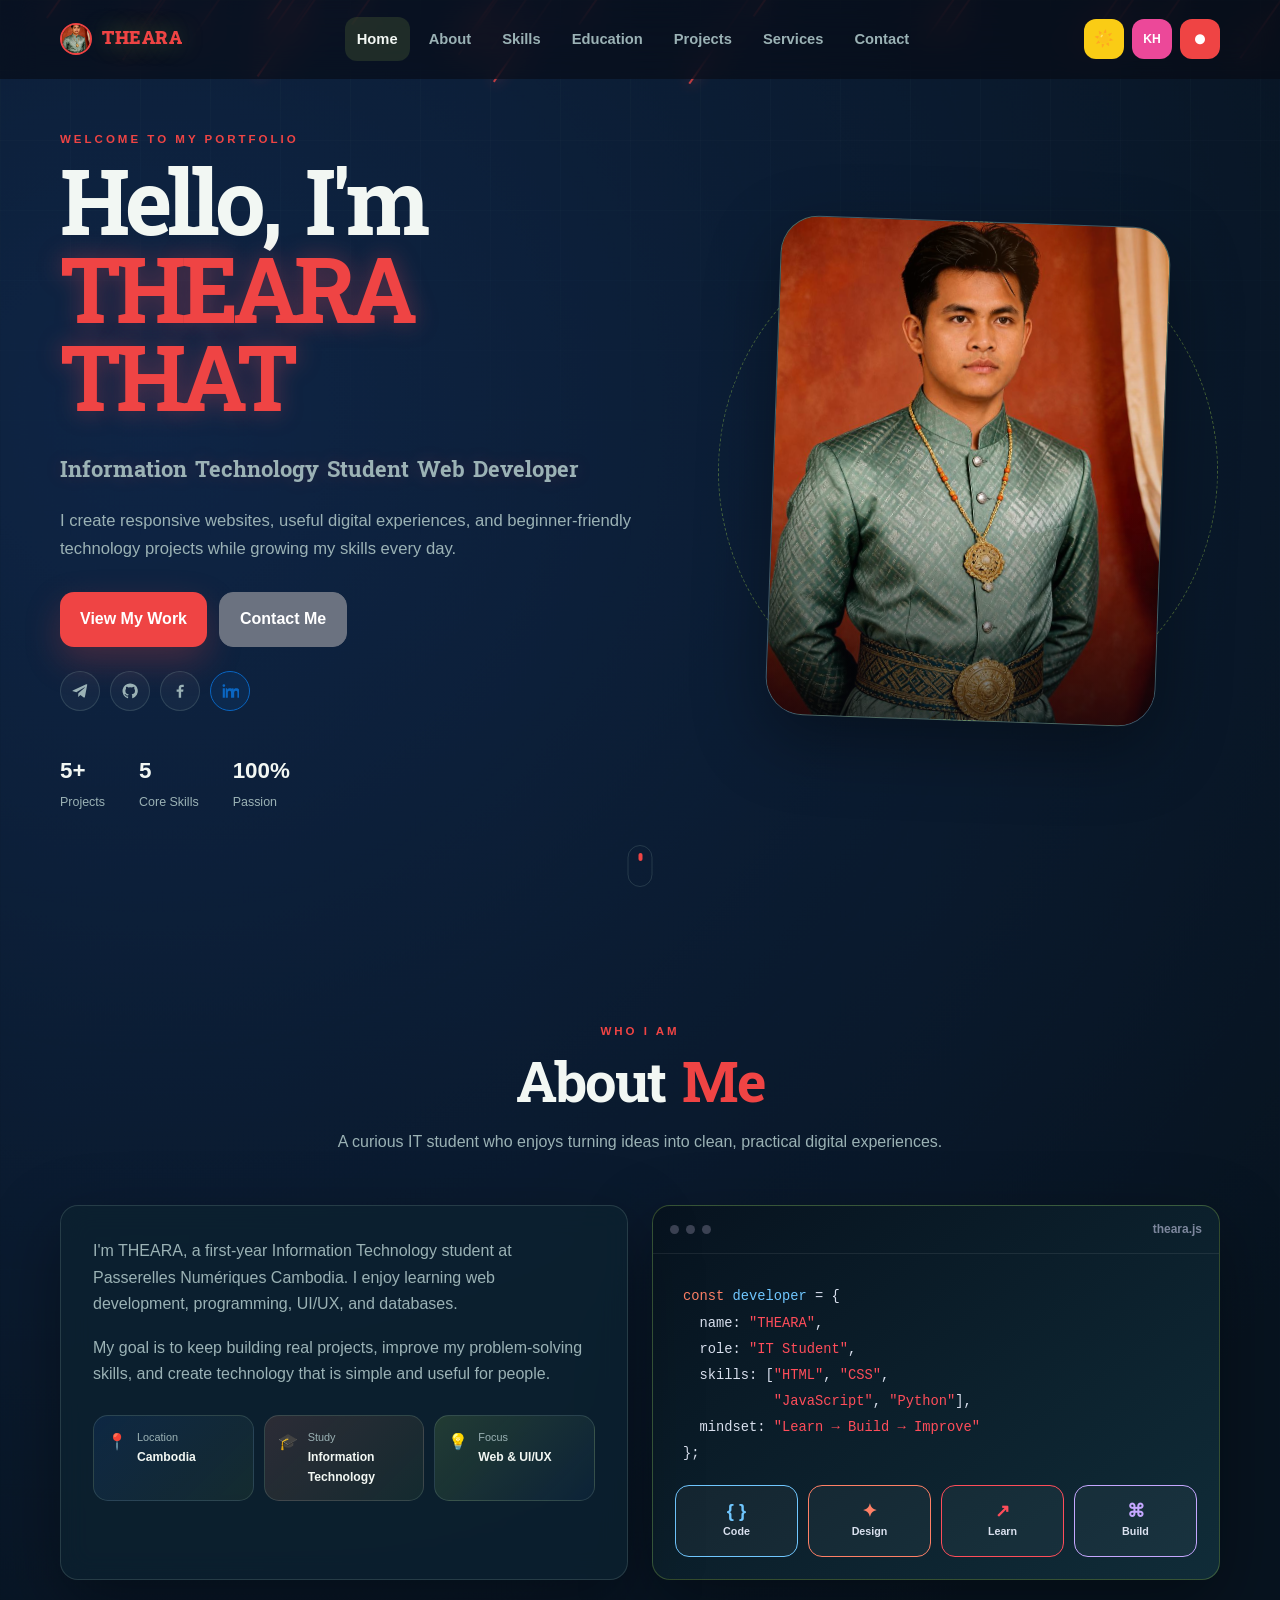
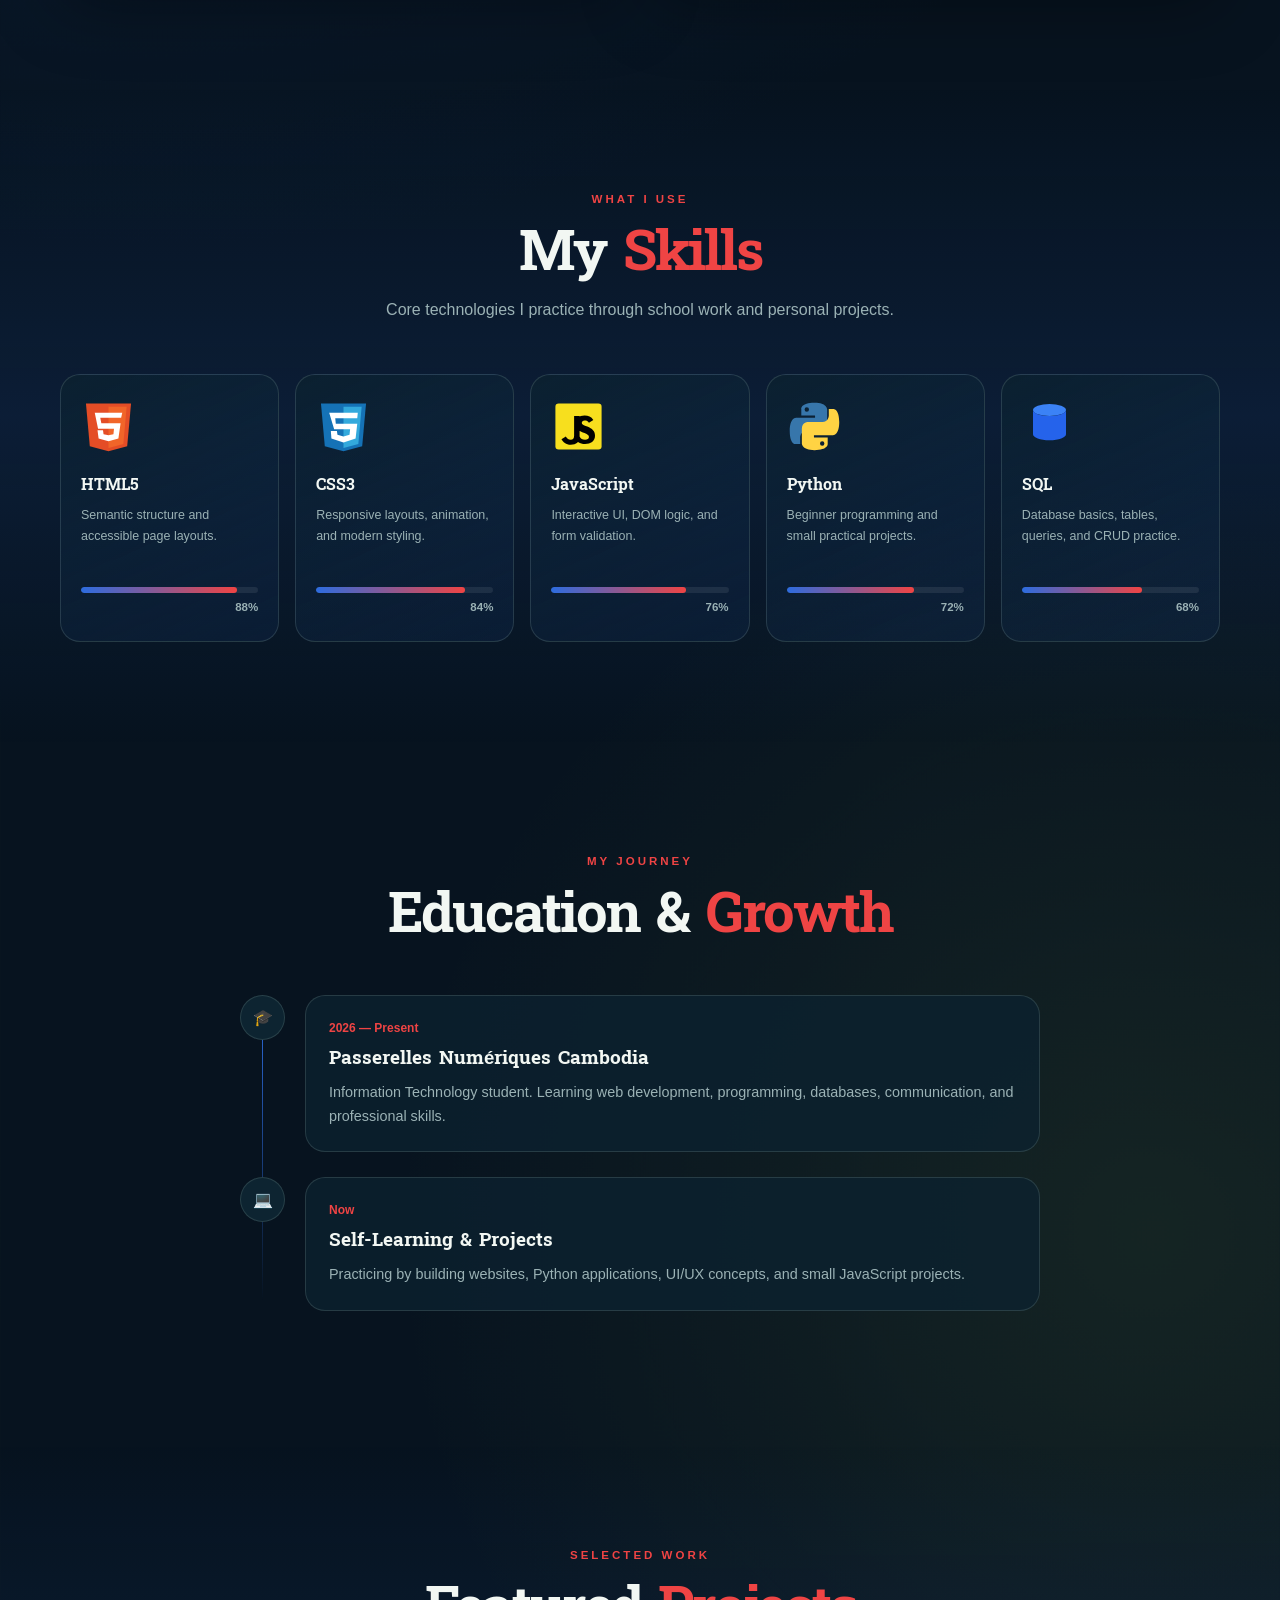
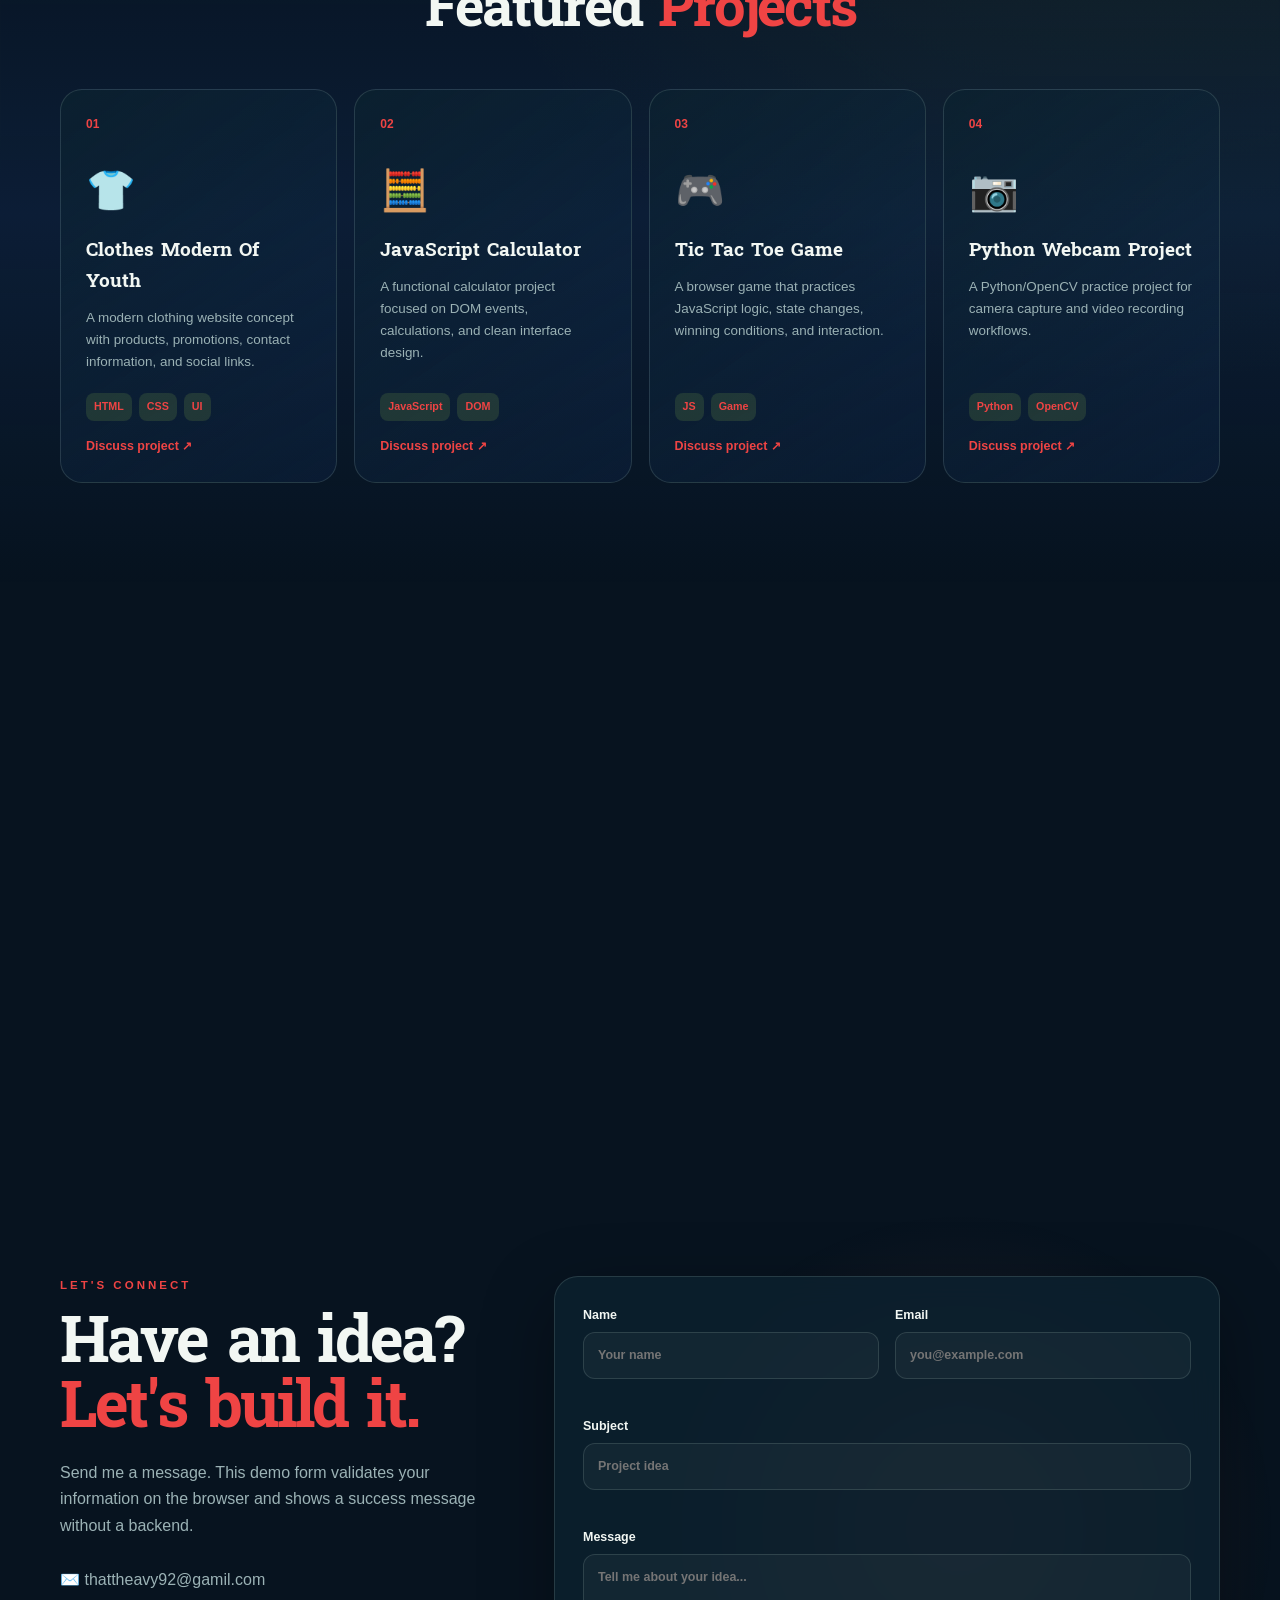
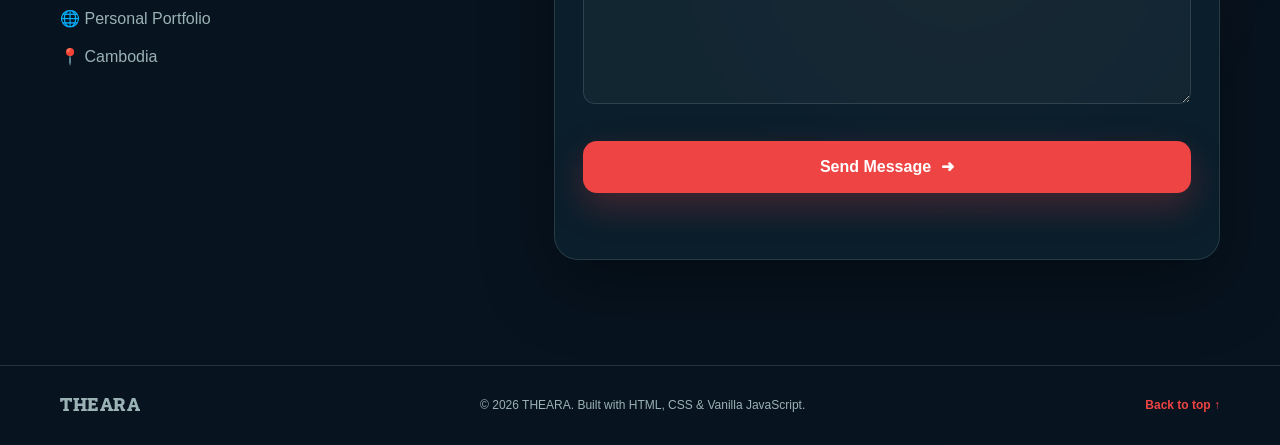
==== index.html @ 2b71881c "Update index.html" ====
<head>
  <meta charset="UTF-8">
  <meta name="viewport" content="width=device-width, initial-scale=1.0, viewport-fit=cover">

  <!-- ===== Primary SEO ===== -->
  <title>Theara That — Full-Stack Web Developer</title>
  <meta name="title" content="Theara That — Web Developer">
  <meta name="description"
    content="Portfolio of Theara That (ធារ៉ា), a full-stack web developer from Phnom Penh, Cambodia building fast and modern websites. គេហទំព័រផលការងាររបស់ ធារ៉ា អ្នកអភិវឌ្ឍន៍គេហទំព័រ។">
  <meta name="keywords"
    content="Theara, Theara That, web developer portfolio, full-stack developer, Cambodia developer, Flask developer, JavaScript developer, Phnom Penh web developer, អ្នកអភិវឌ្ឍន៍គេហទំព័រ, កម្ពុជា">
  <meta name="author" content="Theara That">
  <meta name="robots" content="index, follow">
  <link rel="canonical" href="https://theara-that.vercel.app/">

  <!-- FIXED Google Site Verification -->
  <meta name="google-site-verification" content="529x_w73sOwmgVsjteK5-Fgm2X98BWhJGvLjNG_0TAQ" />

  <!-- ===== Open Graph ===== -->
  <meta property="og:type" content="website">
  <meta property="og:url" content="https://theara-that.vercel.app/">
  <meta property="og:site_name" content="Theara That Portfolio">
  <meta property="og:title" content="Theara That — Web Developer">
  <meta property="og:description"
    content="Portfolio of Theara That, a web developer from Phnom Penh, Cambodia. Explore projects, skills, and experience. គេហទំព័រផលការងាររបស់ ធារ៉ា។">
  <meta property="og:image" content="https://theara-that.vercel.app/profile.jpg">
  <meta property="og:image:width" content="1200">
  <meta property="og:image:height" content="630">
  <meta property="og:locale" content="en_US">
  <meta property="og:locale:alternate" content="km_KH">

  <!-- ===== Twitter / X ===== -->
  <meta name="twitter:card" content="summary_large_image">
  <meta name="twitter:url" content="https://theara-that.vercel.app/">
  <meta name="twitter:title" content="Theara That (ធារ៉ា) — Web Developer">
  <meta name="twitter:description"
    content="Portfolio of Theara That, a web developer from Phnom Penh, Cambodia. គេហទំព័រផលការងាររបស់ ធារ៉ា។">
  <meta name="twitter:image" content="https://theara-that.vercel.app/profile.jpg">

  <!-- ===== Theme color ===== -->
  <meta name="theme-color" content="#0a0d16">

  <!-- ===== Favicon ===== -->
  <link rel="icon" type="image/svg+xml" href="assets/icons/favicon.svg?v=2">
  <link rel="icon" type="image/jpeg" href="profile.jpg?v=2">
  <link rel="shortcut icon" href="assets/icons/favicon.svg?v=2">
  <link rel="apple-touch-icon" href="profile.jpg?v=2">

  <!-- ===== Fonts ===== -->
  <link rel="preconnect" href="https://fonts.googleapis.com">
  <link rel="preconnect" href="https://fonts.gstatic.com" crossorigin>
  <link
    href="https://fonts.googleapis.com/css2?family=Space+Grotesk:wght@500;600;700&family=Inter:wght@400;500;600;700&family=JetBrains+Mono:wght@400;500;600&family=Noto+Sans+JP:wght@400;500;600;700&family=Noto+Sans+Khmer:wght@400;500;600;700&display=swap"
    rel="stylesheet">

  <link rel="stylesheet" href="style.css">
</head>

<body>
  <div class="meteor-field" aria-hidden="true"></div>

  <header class="site-header" id="top">
    <nav class="navbar container" aria-label="Primary navigation">
      <a class="brand" href="#home" aria-label="THEARA home"><img class="nav-avatar" src="assets/profile.png" alt=""> <span>THEARA</span></a>

      <div class="nav-actions">
        <button class="icon-btn theme-toggle" type="button" aria-label="Toggle dark and light mode" title="Theme">☀️</button>
        <button class="lang-btn" type="button" aria-label="Switch language">KH</button>
        <div class="color-picker">
          <button class="color-btn" type="button" aria-label="Choose website color" aria-expanded="false" title="Choose color">●</button>
          <div class="color-options" role="group" aria-label="Website colors">
            <button class="color-option color-red" type="button" data-color="red" aria-label="Red" title="Red"></button>
            <button class="color-option color-pink" type="button" data-color="pink" aria-label="Pink" title="Pink"></button>
            <button class="color-option color-yellow" type="button" data-color="yellow" aria-label="Yellow" title="Yellow"></button>
            <button class="color-option color-orange" type="button" data-color="orange" aria-label="Orange" title="Orange"></button>
            <button class="color-option color-grey" type="button" data-color="grey" aria-label="Grey" title="Grey"></button>
          </div>
        </div>
        <button class="menu-toggle" type="button" aria-label="Open menu" aria-expanded="false">☰</button>
      </div>

      <ul class="nav-links">
        <li><a class="nav-link active" href="#home" data-i18n="navHome">Home</a></li>
        <li><a class="nav-link" href="#about" data-i18n="navAbout">About</a></li>
        <li><a class="nav-link" href="#skills" data-i18n="navSkills">Skills</a></li>
        <li><a class="nav-link" href="#education" data-i18n="navEducation">Education</a></li>
        <li><a class="nav-link" href="#projects" data-i18n="navProjects">Projects</a></li>
        <li><a class="nav-link" href="#services" data-i18n="navServices">Services</a></li>
        <li><a class="nav-link" href="#contact" data-i18n="navContact">Contact</a></li>
      </ul>
    </nav>
  </header>

  <main>
    <section class="hero section" id="home">
      <div class="container hero-grid">
        <div class="hero-copy reveal">
          <p class="eyebrow" data-i18n="heroEyebrow">WELCOME TO MY PORTFOLIO</p>
          <h1 data-i18n="heroTitle">Hello, I'm <span class="name-live">THEARA</span></h1>
          <h2 class="hero-role-live" data-i18n="heroRole">Information Technology student Web Developer</h2>
          <p class="hero-text" data-i18n="heroText">I create responsive websites, useful digital experiences, and beginner-friendly technology projects while growing my skills every day.</p>
          <div class="hero-buttons">
            <a class="btn btn-primary" href="#projects" data-i18n="viewWork">View My Work <span>↗</span></a>
            <a class="btn btn-ghost" href="#contact" data-i18n="contactMe">Contact Me <span>✦</span></a>
          </div>
          <div class="social-links" aria-label="Social links">
            <a href="https://web.telegram.org/k/" target="_blank" rel="noopener" aria-label="Telegram" title="Telegram">
              <svg viewBox="0 0 24 24" aria-hidden="true"><path d="m21.7 3.4-3.1 16.2c-.2 1.1-.8 1.4-1.6.9l-4.5-3.3-2.2 2.1c-.2.2-.4.4-.8.4l.3-4.6 8.4-7.6c.4-.4-.1-.6-.6-.2L7.2 13.8l-4.4-1.4c-1-.3-1-1 .2-1.5L20.2 3c.9-.3 1.7.2 1.5.4Z"/></svg>
            </a>
            <a href="https://github.com/Theara2009" target="_blank" rel="noopener" aria-label="GitHub" title="GitHub">
              <svg viewBox="0 0 24 24" aria-hidden="true"><path d="M12 2a10 10 0 0 0-3.2 19.5c.5.1.7-.2.7-.5v-1.8c-2.8.6-3.4-1.2-3.4-1.2-.5-1.2-1.1-1.5-1.1-1.5-.9-.6.1-.6.1-.6 1 0 1.6 1 1.6 1 .9 1.6 2.4 1.1 3 .8.1-.7.4-1.1.6-1.3-2.2-.3-4.5-1.1-4.5-4.8 0-1.1.4-2 1-2.7-.1-.3-.4-1.3.1-2.7 0 0 .8-.3 2.8 1a9.7 9.7 0 0 1 5.1 0c2-1.3 2.8-1 2.8-1 .5 1.4.2 2.4.1 2.7.6.7 1 1.6 1 2.7 0 3.7-2.3 4.5-4.5 4.8.4.3.7 1 .7 1.9V21c0 .3.2.6.7.5A10 10 0 0 0 12 2Z"/></svg>
            </a>
            <a href="https://www.facebook.com/thmthoh" target="_blank" rel="noopener" aria-label="Facebook" title="Facebook">
              <svg viewBox="0 0 24 24" aria-hidden="true"><path d="M13.5 21v-8h2.7l.4-3h-3.1V8.1c0-.9.3-1.6 1.7-1.6h1.8V3.8c-.3 0-1.3-.1-2.5-.1-2.5 0-4.2 1.5-4.2 4.3V10H7.5v3h2.8v8h3.2Z"/></svg>
            </a>
            <a class="linkedin-link" href="https://www.linkedin.com/in/theara-that-a3b5a9431/" target="_blank" rel="noopener" aria-label="LinkedIn" title="LinkedIn">
              <svg viewBox="0 0 24 24" aria-hidden="true"><path d="M5.2 8.4H2.3V21h2.9V8.4ZM3.8 3A1.8 1.8 0 1 0 3.8 6.6 1.8 1.8 0 0 0 3.8 3ZM9.1 8.4H6.3V21h2.8v-6.2c0-1.6.3-3.2 2.3-3.2 2 0 2 1.9 2 3.3V21h2.9v-6.8c0-3.3-.7-5.8-4.5-5.8-1.8 0-3 .9-3.5 1.8h-.1V8.4ZM17.6 8.4h-2.8V21h2.8v-6.2c0-1.6.3-3.2 2.3-3.2 2 0 2 1.9 2 3.3V21h2.9v-6.8c0-3.3-.7-5.8-4.5-5.8-1.8 0-3 .9-3.5 1.8h-.1V8.4Z"/></svg>
            </a>
          </div>
          <div class="hero-stats">
            <div><strong>5+</strong><span data-i18n="statProjects">Projects</span></div>
            <div><strong>5</strong><span data-i18n="statSkills">Core Skills</span></div>
            <div><strong>100%</strong><span data-i18n="statPassion">Passion</span></div>
          </div>
        </div>

        <div class="hero-visual reveal">
          <div class="orbit orbit-one"></div>
          <div class="orbit orbit-two"></div>
          <div class="profile-card">
            <div class="profile-glow"></div>
            <img src="assets/profile.png" alt="THEARA profile portrait">
          </div>
        </div>
      </div>
      <a class="scroll-cue" href="#about" aria-label="Scroll to about"><span></span></a>
    </section>

    <section class="section" id="about">
      <div class="container">
        <div class="section-heading reveal">
          <p class="eyebrow" data-i18n="aboutEyebrow">WHO I AM</p>
          <h2 data-i18n="aboutTitle">About <span>Me</span></h2>
          <p data-i18n="aboutLead">A curious IT student who enjoys turning ideas into clean, practical digital experiences.</p>
        </div>
        <div class="about-grid">
          <div class="about-card glass reveal">
            <p data-i18n="aboutP1">I'm THEARA, a first-year Information Technology student at Passerelles Numériques Cambodia. I enjoy learning web development, programming, UI/UX, and databases.</p>
            <p data-i18n="aboutP2">My goal is to keep building real projects, improve my problem-solving skills, and create technology that is simple and useful for people.</p>
            <div class="quick-facts">
              <div><span>📍</span><div><small data-i18n="locationLabel">Location</small><strong>Cambodia</strong></div></div>
              <div><span>🎓</span><div><small data-i18n="studyLabel">Study</small><strong>Information Technology</strong></div></div>
              <div><span>💡</span><div><small data-i18n="focusLabel">Focus</small><strong>Web &amp; UI/UX</strong></div></div>
            </div>
          </div>
          <div class="about-terminal reveal">
            <div class="terminal-top"><span></span><span></span><span></span><b>theara.js</b></div>
            <pre><code><span class="purple">const</span> <span class="blue">developer</span> = {
  name: <span class="green">"THEARA"</span>,
  role: <span class="green">"IT Student"</span>,
  skills: [<span class="green">"HTML"</span>, <span class="green">"CSS"</span>,
           <span class="green">"JavaScript"</span>, <span class="green">"Python"</span>],
  mindset: <span class="green">"Learn → Build → Improve"</span>
};</code></pre>
            <div class="developer-icons" aria-label="Developer profile highlights">
              <div class="developer-icon icon-code"><span>{ }</span><small>Code</small></div>
              <div class="developer-icon icon-design"><span>✦</span><small>Design</small></div>
              <div class="developer-icon icon-learn"><span>↗</span><small>Learn</small></div>
              <div class="developer-icon icon-build"><span>⌘</span><small>Build</small></div>
            </div>
          </div>
        </div>
      </div>
    </section>

    <section class="section alt-section" id="skills">
      <div class="container">
        <div class="section-heading reveal">
          <p class="eyebrow" data-i18n="skillsEyebrow">WHAT I USE</p>
          <h2 data-i18n="skillsTitle">My <span>Skills</span></h2>
          <p data-i18n="skillsLead">Core technologies I practice through school work and personal projects.</p>
        </div>
        <div class="skills-grid">
          <article class="skill-card reveal">
            <img src="assets/html.svg" alt="HTML5 icon"><h3>HTML5</h3><p data-i18n="htmlDesc">Semantic structure and accessible page layouts.</p><div class="skill-bar"><span style="--level:88%"></span></div><b>88%</b>
          </article>
          <article class="skill-card reveal">
            <img src="assets/css.svg" alt="CSS3 icon"><h3>CSS3</h3><p data-i18n="cssDesc">Responsive layouts, animation, and modern styling.</p><div class="skill-bar"><span style="--level:84%"></span></div><b>84%</b>
          </article>
          <article class="skill-card reveal">
            <img src="assets/javascript.svg" alt="JavaScript icon"><h3>JavaScript</h3><p data-i18n="jsDesc">Interactive UI, DOM logic, and form validation.</p><div class="skill-bar"><span style="--level:76%"></span></div><b>76%</b>
          </article>
          <article class="skill-card reveal">
            <img src="assets/python.svg" alt="Python icon"><h3>Python</h3><p data-i18n="pythonDesc">Beginner programming and small practical projects.</p><div class="skill-bar"><span style="--level:72%"></span></div><b>72%</b>
          </article>
          <article class="skill-card reveal">
            <img src="assets/sql.svg" alt="SQL database icon"><h3>SQL</h3><p data-i18n="sqlDesc">Database basics, tables, queries, and CRUD practice.</p><div class="skill-bar"><span style="--level:68%"></span></div><b>68%</b>
          </article>
        </div>
      </div>
    </section>

    <section class="section" id="education">
      <div class="container">
        <div class="section-heading reveal">
          <p class="eyebrow" data-i18n="eduEyebrow">MY JOURNEY</p>
          <h2 data-i18n="eduTitle">Education &amp; <span>Growth</span></h2>
        </div>
        <div class="timeline">
          <article class="timeline-item reveal"><div class="timeline-dot">🎓</div><div class="timeline-card"><span class="date">2026 — Present</span><h3>Passerelles Numériques Cambodia</h3><p data-i18n="eduPnc">Information Technology student. Learning web development, programming, databases, communication, and professional skills.</p></div></article>
          <article class="timeline-item reveal"><div class="timeline-dot">💻</div><div class="timeline-card"><span class="date" data-i18n="now">Now</span><h3 data-i18n="selfTitle">Self-Learning &amp; Projects</h3><p data-i18n="selfP">Practicing by building websites, Python applications, UI/UX concepts, and small JavaScript projects.</p></div></article>
        </div>
      </div>
    </section>

    <section class="section alt-section" id="projects">
      <div class="container">
        <div class="section-heading reveal">
          <p class="eyebrow" data-i18n="projectsEyebrow">SELECTED WORK</p>
          <h2 data-i18n="projectsTitle">Featured <span>Projects</span></h2>
        </div>
        <div class="project-grid">
          <article class="project-card reveal"><div class="project-number">01</div><div class="project-icon">👕</div><h3>Clothes Modern Of Youth</h3><p data-i18n="project1">A modern clothing website concept with products, promotions, contact information, and social links.</p><div class="tags"><span>HTML</span><span>CSS</span><span>UI</span></div><a href="#contact" data-i18n="projectLink">Discuss project ↗</a></article>
          <article class="project-card reveal"><div class="project-number">02</div><div class="project-icon">🧮</div><h3>JavaScript Calculator</h3><p data-i18n="project2">A functional calculator project focused on DOM events, calculations, and clean interface design.</p><div class="tags"><span>JavaScript</span><span>DOM</span></div><a href="#contact" data-i18n="projectLink">Discuss project ↗</a></article>
          <article class="project-card reveal"><div class="project-number">03</div><div class="project-icon">🎮</div><h3>Tic Tac Toe Game</h3><p data-i18n="project3">A browser game that practices JavaScript logic, state changes, winning conditions, and interaction.</p><div class="tags"><span>JS</span><span>Game</span></div><a href="#contact" data-i18n="projectLink">Discuss project ↗</a></article>
          <article class="project-card reveal"><div class="project-number">04</div><div class="project-icon">📷</div><h3>Python Webcam Project</h3><p data-i18n="project4">A Python/OpenCV practice project for camera capture and video recording workflows.</p><div class="tags"><span>Python</span><span>OpenCV</span></div><a href="#contact" data-i18n="projectLink">Discuss project ↗</a></article>
        </div>
      </div>
    </section>

    <section class="section" id="services">
      <div class="container">
        <div class="section-heading reveal">
          <p class="eyebrow" data-i18n="servicesEyebrow">WHAT I CAN DO</p>
          <h2 data-i18n="servicesTitle">My <span>Services</span></h2>
        </div>
        <div class="service-grid">
          <article class="service-card reveal"><span class="service-icon">◈</span><h3 data-i18n="service1Title">Web Design</h3><p data-i18n="service1">Clean, responsive website layouts designed for desktop and mobile.</p></article>
          <article class="service-card reveal"><span class="service-icon">✦</span><h3 data-i18n="service2Title">UI / UX Concepts</h3><p data-i18n="service2">Simple user flows, wireframe ideas, and interfaces centered on usability.</p></article>
          <article class="service-card reveal"><span class="service-icon">⌘</span><h3 data-i18n="service3Title">Frontend Development</h3><p data-i18n="service3">Interactive pages using semantic HTML, pure CSS, and Vanilla JavaScript.</p></article>
          <article class="service-card reveal"><span class="service-icon">◇</span><h3 data-i18n="service4Title">Learning Projects</h3><p data-i18n="service4">Small practical applications that turn classroom concepts into working products.</p></article>
        </div>
      </div>
    </section>

    <section class="section contact-section" id="contact">
      <div class="container contact-grid">
        <div class="contact-copy reveal">
          <p class="eyebrow" data-i18n="contactEyebrow">LET'S CONNECT</p>
          <h2 data-i18n="contactTitle">Have an idea? <span>Let's build it.</span></h2>
          <p data-i18n="contactLead">Send me a message. This demo form validates your information on the browser and shows a success message without a backend.</p>
          <div class="contact-list">
            <a href="mailto:theara@example.com">✉️ <span>thattheavy92@gamil.com</span></a>
            <a href="#home">🌐 <span data-i18n="portfolioLink">Personal Portfolio</span></a>
            <a href="#about">📍 <span>Cambodia</span></a>
          </div>
        </div>

        <form class="contact-form glass reveal" id="contactForm" novalidate>
          <div class="form-row">
            <label><span data-i18n="nameLabel">Name</span><input id="name" name="name" type="text" autocomplete="name" placeholder="Your name" required><small class="error"></small></label>
            <label><span data-i18n="emailLabel">Email</span><input id="email" name="email" type="email" autocomplete="email" placeholder="you@example.com" required><small class="error"></small></label>
          </div>
          <label><span data-i18n="subjectLabel">Subject</span><input id="subject" name="subject" type="text" placeholder="Project idea" required><small class="error"></small></label>
          <label><span data-i18n="messageLabel">Message</span><textarea id="message" name="message" rows="6" placeholder="Tell me about your idea..." required></textarea><small class="error"></small></label>
          <button class="btn btn-primary submit-btn" type="submit"><span data-i18n="sendMessage">Send Message</span> <span>➜</span></button>
          <p class="form-status" role="status" aria-live="polite"></p>
        </form>
      </div>
    </section>
  </main>

  <footer class="footer">
    <div class="container footer-inner">
      <a class="brand" href="#home">THEARA</a>
      <p>© <span id="year"></span> THEARA. <span data-i18n="footerText">Built with HTML, CSS &amp; Vanilla JavaScript.</span></p>
      <a href="#top" class="footer-top" data-i18n="backTop"></a>
    </div>
  </footer>

  <button class="back-top" id="backTop" type="button" aria-label="Back to top">↑</button>
  <div class="toast" id="toast" role="status" aria-live="polite"></div>

  <script src="script.js"></script>
</body>
</html>
---- style.css ----
@import url('https://fonts.googleapis.com/css2?family=Battambang:wght@400;700;900&display=swap');

:root {
  --bg: #07131f;
  --bg-2: #0c2230;
  --surface: rgba(12, 34, 48, .78);
  --surface-solid: #0d2431;
  --text: #f2f7f3;
  --muted: #9bb2b5;
  --line: rgba(202, 238, 216, .14);
  --primary: #2d6cdf;
  --primary-2: #ff4d5a;
  --accent: #ff8066;
  --danger: #fb7185;
  --success: #34d399;
  --shadow: 0 24px 70px rgba(0,0,0,.35);
  --radius: 18px;
  --max: 1160px;
}
[data-theme="light"] {
  --bg: #f3f6ef;
  --bg-2: #dce9df;
  --surface: rgba(255,255,255,.82);
  --surface-solid: #ffffff;
  --text: #10212a;
  --muted: #587076;
  --line: rgba(16,33,42,.13);
  --shadow: 0 24px 70px rgba(38,55,92,.13);
}
* { box-sizing: border-box; margin: 0; padding: 0; }
html { scroll-behavior: smooth; scroll-padding-top: 90px; }
body {
  font-family: "Trebuchet MS", "Segoe UI", sans-serif;
  color: var(--text); background: radial-gradient(circle at 12% 8%, rgba(45,108,223,.2), transparent 29%), radial-gradient(circle at 90% 54%, rgba(184,239,85,.08), transparent 25%), var(--bg);
  line-height: 1.65; overflow-x: hidden; transition: background .3s, color .3s;
}
h1, h2, h3, .brand { font-family: "Battambang", "Trebuchet MS", sans-serif; }
body::before { content:""; position:fixed; inset:0; pointer-events:none; background-image: linear-gradient(var(--line) 1px, transparent 1px), linear-gradient(90deg, var(--line) 1px, transparent 1px); background-size: 70px 70px; mask-image: linear-gradient(to bottom, black, transparent 70%); opacity:.18; z-index:-3; }
a { color: inherit; text-decoration: none; }
button, input, textarea { font: inherit; }
button { cursor: pointer; }
img { max-width:100%; display:block; }
.container { width:min(var(--max), calc(100% - 40px)); margin-inline:auto; }
.section { padding: 105px 0; position:relative; }
.alt-section { background: linear-gradient(180deg, transparent, rgba(45,108,223,.12), transparent); }
.site-header { position:fixed; top:0; left:0; width:100%; z-index:50; background:rgba(8,11,20,.62); backdrop-filter:blur(18px); border-bottom:1px solid transparent; transition:.3s; }
[data-theme="light"] .site-header { background:rgba(245,247,251,.72); }
.site-header.scrolled { border-bottom-color:var(--line); }
.navbar { min-height:78px; display:flex; align-items:center; justify-content:space-between; gap:20px; }
.brand { display:flex; align-items:center; gap:10px; font-weight:900; font-size:1.1rem; letter-spacing:.5px; }
.nav-avatar { width:32px; height:32px; object-fit:cover; border-radius:50%; border:2px solid var(--primary-2); }
.brand span { color:var(--primary-2); text-shadow:0 0 24px rgba(184,239,85,.35); }
.nav-links { display:flex; list-style:none; gap:7px; align-items:center; }
.nav-link { display:block; padding:10px 12px; border-radius:12px; color:var(--muted); font-size:.92rem; font-weight:700; transition:.25s; }
.nav-link:hover, .nav-link.active { color:var(--text); background:rgba(184,239,85,.12); }
.nav-actions { display:flex; align-items:center; gap:8px; order:3; }
.header-profile { width:40px; height:40px; display:grid; place-items:center; border:1px solid var(--primary-2); border-radius:50%; overflow:hidden; transition:.25s; }
.header-profile img { width:100%; height:100%; object-fit:cover; }
.header-profile:hover { transform:translateY(-2px); border-color:var(--accent); box-shadow:0 0 0 4px rgba(255,128,102,.12); }
.icon-btn, .lang-btn, .menu-toggle { width:40px; height:40px; border:1px solid transparent; color:#fff; border-radius:12px; transition:transform .25s, box-shadow .25s, background .25s; }
.icon-btn { background:#facc15; color:#422006; }
.lang-btn { background:#ec4899; }
.menu-toggle { background:#f97316; }
.icon-btn:hover, .lang-btn:hover, .menu-toggle:hover { transform:translateY(-3px); box-shadow:0 8px 20px rgba(0,0,0,.2); }
.color-picker { position:relative; }
.color-btn { width:40px; height:40px; border:1px solid transparent; border-radius:12px; background:var(--primary-2); color:#fff; font-size:1.45rem; line-height:1; transition:transform .25s, box-shadow .25s; }
.color-btn:hover { transform:translateY(-3px); box-shadow:0 8px 20px rgba(0,0,0,.2); }
.color-options { position:absolute; top:calc(100% + 10px); right:0; display:flex; gap:7px; padding:8px; border:1px solid var(--line); border-radius:14px; background:var(--surface-solid); box-shadow:var(--shadow); opacity:0; visibility:hidden; transform:translateY(-6px); transition:.2s; }
.color-picker.open .color-options { opacity:1; visibility:visible; transform:none; }
.color-option { width:25px; height:25px; border:2px solid rgba(255,255,255,.7); border-radius:50%; cursor:pointer; transition:transform .2s; }
.color-option:hover, .color-option.selected { transform:scale(1.18); }
.color-red { background:#ef4444; }.color-pink { background:#ec4899; }.color-yellow { background:#facc15; }.color-orange { background:#f97316; }.color-grey { background:#6b7280; }
.header-linkedin { width:40px; height:40px; display:grid; place-items:center; border:1px solid #0a66c2; border-radius:12px; color:#0a66c2; background:rgba(10,102,194,.12); transition:.25s; }
.header-linkedin:hover { color:#fff; background:#0a66c2; transform:translateY(-2px); }
.header-linkedin svg { width:18px; height:18px; fill:currentColor; }
.lang-btn { font-weight:900; font-size:.76rem; }
.menu-toggle { display:none; font-size:1.2rem; }
.hero { min-height:100vh; display:flex; align-items:center; padding-top:130px; }
.hero-grid { display:grid; grid-template-columns:1.08fr .92fr; gap:65px; align-items:center; }
.eyebrow { color:var(--primary-2); letter-spacing:3px; font-size:.72rem; font-weight:900; margin-bottom:15px; }
.hero h1 { font-size:clamp(3rem, 7vw, 6rem); line-height:.98; letter-spacing:-.055em; max-width:850px; }
.hero h1 span, .section-heading h2 span, .contact-copy h2 span { color:var(--primary-2); }
.name-live { display:inline-block; animation:namePulse 2.8s ease-in-out infinite; text-shadow:0 0 24px rgba(255,77,90,.35); }
.hero h2 { color:var(--muted); font-size:clamp(1.05rem,2vw,1.4rem); margin:25px 0 18px; font-weight:700; }
.hero-copy > * { opacity:0; animation:heroElementIn .75s cubic-bezier(.2,.8,.2,1) forwards; }
.hero-copy > :nth-child(1) { animation-delay:.12s; }
.hero-copy > :nth-child(2) { animation-delay:.24s; }
.hero-copy > :nth-child(3) { animation:heroElementIn .75s cubic-bezier(.2,.8,.2,1) .36s forwards, roleRun 3.8s ease-in-out 1.1s infinite; }
.hero-copy > :nth-child(4) { animation-delay:.48s; }
.hero-copy > :nth-child(5) { animation-delay:.6s; }
.hero-copy > :nth-child(6) { animation-delay:.72s; }
.hero-copy > :nth-child(7) { animation-delay:.84s; }
.hero-role-live { display:inline-block; text-shadow:0 0 18px rgba(255,77,90,.2); }
.hero-text { max-width:670px; color:var(--muted); font-size:1.04rem; }
.hero-buttons { display:flex; flex-wrap:wrap; gap:12px; margin-top:30px; }
.btn { border:0; border-radius:14px; padding:13px 20px; display:inline-flex; align-items:center; justify-content:center; gap:10px; font-weight:900; transition:transform .25s, box-shadow .25s, background .25s; }
.btn:hover { transform:translateY(-3px); }
.btn-primary { color:#fff; background:#ef4444; box-shadow:0 14px 35px rgba(239,68,68,.25); }
.btn-primary:hover { background:#dc2626; }
.btn-ghost { border:1px solid #6b7280; background:#6b7280; color:#fff; }
.btn-ghost:hover { border-color:#4b5563; background:#4b5563; }
.social-links { display:flex; gap:10px; margin-top:24px; }
.social-links a { width:40px; height:40px; display:grid; place-items:center; border:1px solid var(--line); border-radius:50%; color:var(--muted); background:rgba(255,255,255,.035); transition:transform .25s, color .25s, border-color .25s, background .25s; }
.social-links a:hover { transform:translateY(-4px); color:var(--primary-2); border-color:var(--primary-2); background:rgba(184,239,85,.1); }
.social-links .linkedin-link { color:#0a66c2; border-color:#0a66c2; background:rgba(10,102,194,.12); }
.social-links .linkedin-link:hover { color:#fff; border-color:#0a66c2; background:#0a66c2; }
.social-links svg { width:18px; height:18px; fill:currentColor; }
.social-links svg rect, .social-links svg circle { fill:none; stroke:currentColor; stroke-width:2; }
.social-links svg .social-dot { fill:currentColor; stroke:0; }
.hero-stats { display:flex; gap:34px; margin-top:42px; }
.hero-stats div { display:grid; gap:2px; }
.hero-stats strong { font-size:1.4rem; }
.hero-stats span { color:var(--muted); font-size:.78rem; }
.hero-visual { position:relative; min-height:550px; display:grid; place-items:center; }
.profile-card { width:min(390px, 82vw); aspect-ratio: .78; position:relative; border:1px solid rgba(202,238,216,.25); border-radius:38px; overflow:hidden; background:linear-gradient(160deg, rgba(184,239,85,.16), rgba(45,108,223,.12)); box-shadow:var(--shadow); transform:rotate(2deg); animation:profileFloat 4.8s ease-in-out infinite; }
.profile-card::after { content:""; position:absolute; inset:0; background:linear-gradient(180deg,transparent 55%,rgba(5,7,13,.65)); }
.profile-card img { width:100%; height:100%; object-fit:cover; }
.profile-glow { position:absolute; width:220px; height:220px; background:var(--accent); filter:blur(80px); opacity:.3; top:-70px; right:-70px; animation:profileGlow 4s ease-in-out infinite; }
.profile-badge { position:absolute; z-index:2; bottom:20px; left:20px; right:20px; border:1px solid rgba(255,255,255,.13); background:rgba(5,8,15,.72); backdrop-filter:blur(14px); padding:12px 14px; border-radius:15px; display:flex; align-items:center; gap:9px; font-size:.78rem; }
.pulse-dot { width:9px; height:9px; border-radius:50%; background:var(--success); box-shadow:0 0 0 7px rgba(52,211,153,.12); }
.orbit { position:absolute; border:1px dashed rgba(184,239,85,.34); border-radius:50%; }
.orbit-one { width:500px; height:500px; transform:rotate(20deg); animation:orbitSpin 18s linear infinite; }
.orbit-two { width:360px; height:360px; border-color:rgba(45,108,223,.4); transform:rotate(-28deg); animation:orbitSpinReverse 13s linear infinite; }
.scroll-cue { position:absolute; bottom:30px; left:50%; transform:translateX(-50%); width:25px; height:42px; border:1px solid var(--line); border-radius:20px; display:grid; place-items:start center; padding-top:7px; }
.scroll-cue span { width:4px; height:8px; background:var(--primary-2); border-radius:5px; animation:scrollDot 1.5s infinite; }
.section-heading { text-align:center; max-width:700px; margin:0 auto 50px; }
.section-heading h2 { font-size:clamp(2.2rem,5vw,3.5rem); line-height:1.05; letter-spacing:-.04em; }
.section-heading > p:last-child { color:var(--muted); margin-top:14px; }
.about-grid { display:grid; grid-template-columns:1fr 1fr; gap:24px; align-items:stretch; }
.glass { background:var(--surface); border:1px solid var(--line); box-shadow:var(--shadow); backdrop-filter:blur(14px); }
.about-card { border-radius:var(--radius); padding:32px; }
.about-card > p { color:var(--muted); margin-bottom:17px; }
.quick-facts { display:grid; grid-template-columns:repeat(3,1fr); gap:10px; margin-top:28px; }
.quick-facts > div { border:1px solid var(--line); padding:13px; border-radius:15px; display:flex; gap:10px; background:linear-gradient(135deg, rgba(45,108,223,.12), rgba(184,239,85,.06)); }
.quick-facts > div:nth-child(2) { background:linear-gradient(135deg, rgba(255,128,102,.14), rgba(184,239,85,.06)); }
.quick-facts > div:nth-child(3) { background:linear-gradient(135deg, rgba(184,239,85,.14), rgba(45,108,223,.06)); }
.quick-facts small { color:var(--muted); display:block; font-size:.68rem; }
.quick-facts strong { display:block; font-size:.76rem; }
.about-terminal { border:1px solid rgba(184,239,85,.25); border-radius:var(--radius); overflow:hidden; background:linear-gradient(145deg,#07131f,#102c38); box-shadow:var(--shadow); }
.terminal-top { height:48px; padding:0 17px; display:flex; align-items:center; gap:7px; border-bottom:1px solid rgba(255,255,255,.08); color:#7d879d; }
.terminal-top span { width:9px; height:9px; border-radius:50%; background:#3b4253; }
.terminal-top b { margin-left:auto; font-size:.75rem; font-weight:600; }
.about-terminal pre { padding:30px 30px 18px; overflow:auto; color:#d9e0ee; font-size:.86rem; line-height:1.9; }
.purple{color:#ff8066}.blue{color:#70c7ff}.green{color:#ff4d5a}
.developer-icons { display:grid; grid-template-columns:repeat(4,1fr); gap:10px; padding:0 22px 22px; }
.developer-icon { min-height:72px; display:grid; place-items:center; align-content:center; gap:3px; border:1px solid currentColor; border-radius:14px; background:rgba(255,255,255,.04); }
.developer-icon span { font-weight:900; font-size:1.15rem; line-height:1; }
.developer-icon small { color:#d9e0ee; font-size:.67rem; font-weight:800; }
.icon-code { color:#70c7ff; }.icon-design { color:#ff8066; }.icon-learn { color:#ff4d5a; }.icon-build { color:#c5a7ff; }
.skills-grid { display:grid; grid-template-columns:repeat(5,1fr); gap:16px; }
.skill-card { position:relative; padding:24px 20px; border:1px solid var(--line); background:linear-gradient(155deg, var(--surface), rgba(45,108,223,.08)); border-radius:20px; overflow:hidden; transition:.3s; }
.skill-card:hover { transform:translateY(-7px) rotate(-1deg); border-color:rgba(184,239,85,.5); box-shadow:var(--shadow); }
.skill-card img { width:55px; height:55px; margin-bottom:18px; }
.skill-card h3 { font-size:1.02rem; }
.skill-card p { color:var(--muted); font-size:.78rem; min-height:64px; margin:7px 0 18px; }
.skill-card b { display:block; text-align:right; font-size:.72rem; color:var(--muted); margin-top:5px; }
.skill-bar { height:6px; background:rgba(255,255,255,.08); border-radius:9px; overflow:hidden; }
.skill-bar span { display:block; height:100%; width:var(--level); background:linear-gradient(90deg,var(--primary),var(--primary-2)); border-radius:inherit; }
.timeline { max-width:800px; margin:auto; position:relative; }
.timeline::before { content:""; position:absolute; left:22px; top:10px; bottom:10px; width:1px; background:linear-gradient(var(--primary),transparent); }
.timeline-item { position:relative; display:grid; grid-template-columns:45px 1fr; gap:20px; margin-bottom:25px; }
.timeline-dot { width:45px; height:45px; border-radius:50%; display:grid; place-items:center; background:var(--surface-solid); border:1px solid var(--line); z-index:2; }
.timeline-card { border:1px solid var(--line); background:var(--surface); border-radius:20px; padding:23px; }
.timeline-card .date { color:var(--primary-2); font-size:.75rem; font-weight:900; }
.timeline-card h3 { margin:4px 0 7px; }
.timeline-card p { color:var(--muted); font-size:.9rem; }
.project-grid { display:grid; grid-template-columns:repeat(4,1fr); gap:17px; }
.project-card { min-height:360px; padding:25px; border:1px solid var(--line); border-radius:22px; background:linear-gradient(145deg,var(--surface),rgba(45,108,223,.07)); display:flex; flex-direction:column; transition:.3s; position:relative; overflow:hidden; }
.project-card:hover { transform:translateY(-7px); box-shadow:var(--shadow); border-color:var(--accent); }
.project-number { color:var(--primary-2); font-weight:900; font-size:.75rem; }
.project-icon { font-size:2.5rem; margin:22px 0 12px; }
.project-card h3 { font-size:1.18rem; }
.project-card p { color:var(--muted); font-size:.84rem; margin-top:10px; }
.tags { display:flex; flex-wrap:wrap; gap:7px; margin-top:auto; padding-top:20px; }
.tags span { padding:5px 8px; border-radius:8px; background:rgba(184,239,85,.12); color:var(--primary-2); font-size:.67rem; font-weight:800; }
.project-card > a { margin-top:15px; color:var(--primary-2); font-size:.78rem; font-weight:900; }
.service-grid { display:grid; grid-template-columns:repeat(4,1fr); gap:17px; }
.service-card { padding:28px; border:1px solid var(--line); border-radius:22px; background:linear-gradient(155deg, var(--surface), rgba(255,128,102,.07)); transition:.3s; }
.service-card:hover { transform:translateY(-6px); border-color:var(--accent); }
.service-icon { display:grid; place-items:center; width:48px; height:48px; border-radius:15px; background:rgba(255,128,102,.12); color:var(--accent); font-size:1.4rem; margin-bottom:18px; }
.service-card p { color:var(--muted); font-size:.85rem; margin-top:8px; }
.contact-section { background:radial-gradient(circle at 75% 45%,rgba(255,128,102,.12),transparent 30%); }
.contact-grid { display:grid; grid-template-columns:.8fr 1.2fr; gap:50px; align-items:start; }
.contact-copy h2 { font-size:clamp(2.5rem,5vw,4.2rem); line-height:1.02; letter-spacing:-.045em; }
.contact-copy > p:not(.eyebrow) { color:var(--muted); margin:20px 0 28px; max-width:520px; }
.contact-list { display:grid; gap:12px; }
.contact-list a { color:var(--muted); transition:.2s; }
.contact-list a:hover { color:var(--primary-2); transform:translateX(4px); }
.contact-form { padding:28px; border-radius:24px; display:grid; gap:16px; }
.form-row { display:grid; grid-template-columns:1fr 1fr; gap:16px; }
.contact-form label { display:grid; gap:7px; font-size:.78rem; font-weight:800; }
.contact-form input, .contact-form textarea { width:100%; border:1px solid var(--line); background:rgba(255,255,255,.035); color:var(--text); border-radius:12px; padding:12px 14px; outline:0; transition:.2s; resize:vertical; }
[data-theme="light"] .contact-form input, [data-theme="light"] .contact-form textarea { background:rgba(0,0,0,.025); }
.contact-form input:focus, .contact-form textarea:focus { border-color:var(--primary-2); box-shadow:0 0 0 4px rgba(184,239,85,.10); }
.contact-form input.invalid, .contact-form textarea.invalid { border-color:var(--danger); }
.error { color:var(--danger); min-height:14px; font-size:.7rem; }
.submit-btn { width:100%; }
.form-status { min-height:22px; text-align:center; font-size:.78rem; font-weight:800; }
.form-status.success { color:var(--success); }
.form-status.fail { color:var(--danger); }
.footer { border-top:1px solid var(--line); padding:25px 0; }
.footer-inner { display:flex; align-items:center; justify-content:space-between; gap:20px; color:var(--muted); font-size:.75rem; }
.footer-top { color:var(--primary-2); font-weight:800; }
.back-top { position:fixed; right:24px; bottom:24px; width:44px; height:44px; border-radius:14px; border:1px solid #6b7280; background:#6b7280; color:#fff; box-shadow:var(--shadow); opacity:0; visibility:hidden; transform:translateY(10px); transition:.25s; z-index:40; }
.back-top:hover { background:#4b5563; transform:translateY(-3px); }
.back-top.show { opacity:1; visibility:visible; transform:none; }
.toast { position:fixed; left:50%; bottom:25px; transform:translate(-50%, 20px); padding:12px 17px; background:var(--surface-solid); border:1px solid var(--line); border-radius:13px; box-shadow:var(--shadow); opacity:0; pointer-events:none; transition:.3s; z-index:100; font-size:.8rem; }
.toast.show { opacity:1; transform:translate(-50%,0); }
.reveal { opacity:0; transform:translateY(28px); transition:opacity .75s ease, transform .75s ease; }
.reveal.visible { opacity:1; transform:none; }
.meteor { position:fixed; top:-20px; left:var(--x); width:2px; height:var(--size); background:linear-gradient(180deg,transparent,var(--primary-2)); opacity:.8; transform:rotate(35deg); filter:drop-shadow(0 0 7px var(--primary-2)); animation:meteor var(--duration) linear infinite; animation-delay:var(--delay); z-index:-2; }
.meteor::before { content:""; position:absolute; top:0; left:0; width:70px; height:2px; background:linear-gradient(90deg,transparent,var(--primary-2)); transform:translateX(-65px); }
@keyframes meteor { from { transform:translate(0,-100px) rotate(35deg); } to { transform:translate(360px,110vh) rotate(35deg); } }
@keyframes scrollDot { 0%,100%{transform:translateY(0);opacity:.5} 50%{transform:translateY(12px);opacity:1} }
@keyframes namePulse { 0%,100% { transform:translateY(0) rotate(0); } 35% { transform:translateY(-5px) rotate(-1deg); } 70% { transform:translateY(0) rotate(1deg); } }
@keyframes profileFloat { 0%,100% { transform:rotate(2deg) translateY(0); } 50% { transform:rotate(-1deg) translateY(-12px); } }
@keyframes profileGlow { 0%,100% { opacity:.24; transform:scale(.9); } 50% { opacity:.42; transform:scale(1.15); } }
@keyframes orbitSpin { from { transform:rotate(20deg); } to { transform:rotate(380deg); } }
@keyframes orbitSpinReverse { from { transform:rotate(-28deg); } to { transform:rotate(-388deg); } }
@keyframes roleRun { 0%,100% { transform:translateX(0); color:var(--muted); } 45% { transform:translateX(9px); color:var(--primary-2); } 70% { transform:translateX(0); color:var(--muted); } }
@keyframes heroElementIn { from { opacity:0; transform:translateY(18px); filter:blur(5px); } to { opacity:1; transform:translateY(0); filter:blur(0); } }
@media (prefers-reduced-motion: reduce) {
  .profile-card, .profile-glow, .orbit-one, .orbit-two { animation:none; }
}
@media (max-width: 1050px) {
  .skills-grid { grid-template-columns:repeat(3,1fr); }
  .project-grid, .service-grid { grid-template-columns:repeat(2,1fr); }
}
@media (max-width: 820px) {
  .nav-links { position:absolute; top:78px; left:20px; right:20px; padding:12px; display:grid; gap:3px; background:var(--surface-solid); border:1px solid var(--line); border-radius:18px; box-shadow:var(--shadow); opacity:0; visibility:hidden; transform:translateY(-8px); transition:.25s; }
  .nav-links.open { opacity:1; visibility:visible; transform:none; }
  .menu-toggle { display:block; }
  .hero-grid, .about-grid, .contact-grid { grid-template-columns:1fr; }
  .hero { padding-top:120px; }
  .hero-visual { min-height:490px; }
  .contact-grid { gap:30px; }
}
@media (max-width: 600px) {
  .container { width:min(var(--max), calc(100% - 28px)); }
  .section { padding:78px 0; }
  .hero h1 { font-size:clamp(2.7rem,15vw,4.3rem); }
  .hero-stats { gap:18px; }
  .quick-facts, .form-row, .skills-grid, .project-grid, .service-grid { grid-template-columns:1fr; }
  .developer-icons { grid-template-columns:repeat(2,1fr); }
  .quick-facts > div { align-items:center; }
  .skill-card p { min-height:unset; }
  .hero-visual { min-height:410px; }
  .profile-card { width:min(330px,88vw); }
  .orbit-one { width:380px; height:380px; }
  .orbit-two { width:300px; height:300px; }
  .footer-inner { flex-direction:column; text-align:center; }
  .back-top { right:14px; bottom:14px; }
}
@media (prefers-reduced-motion: reduce) {
  *, *::before, *::after { scroll-behavior:auto !important; animation:none !important; transition:none !important; }
  .reveal { opacity:1; transform:none; }
}
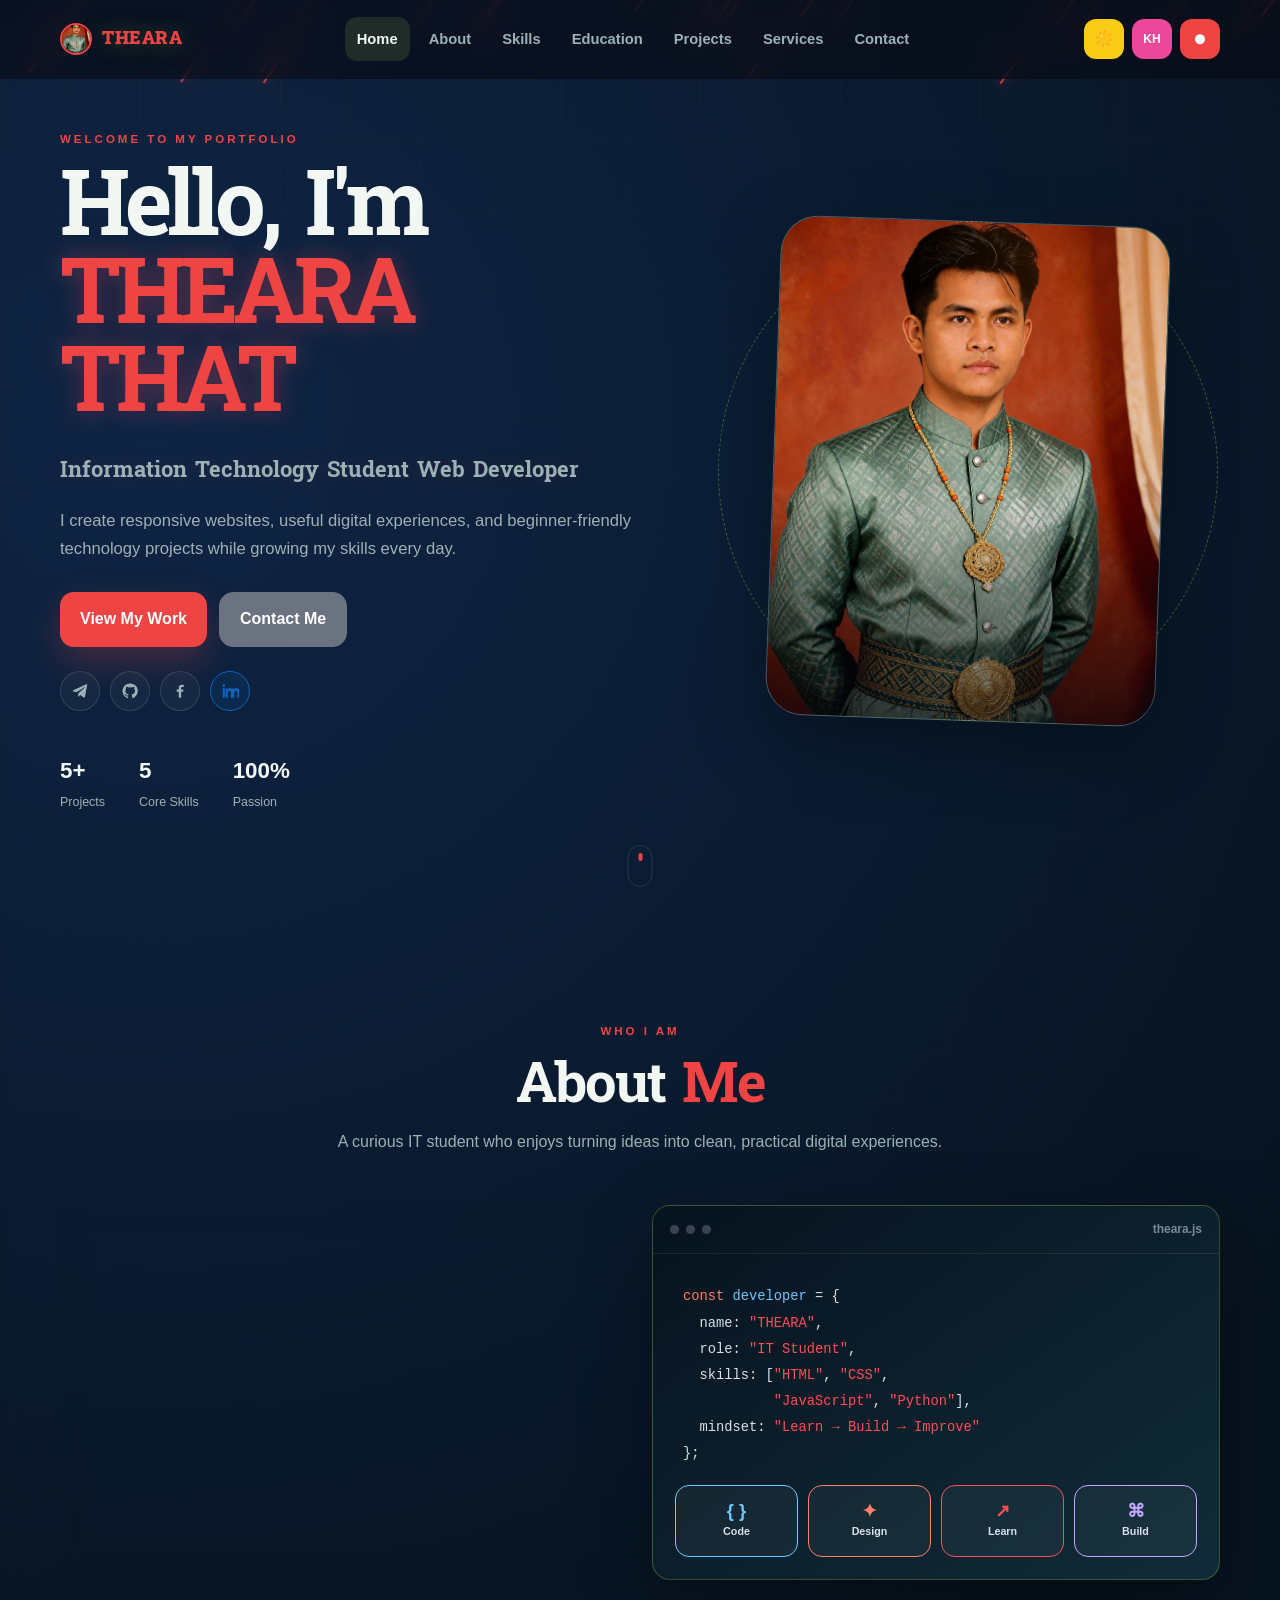
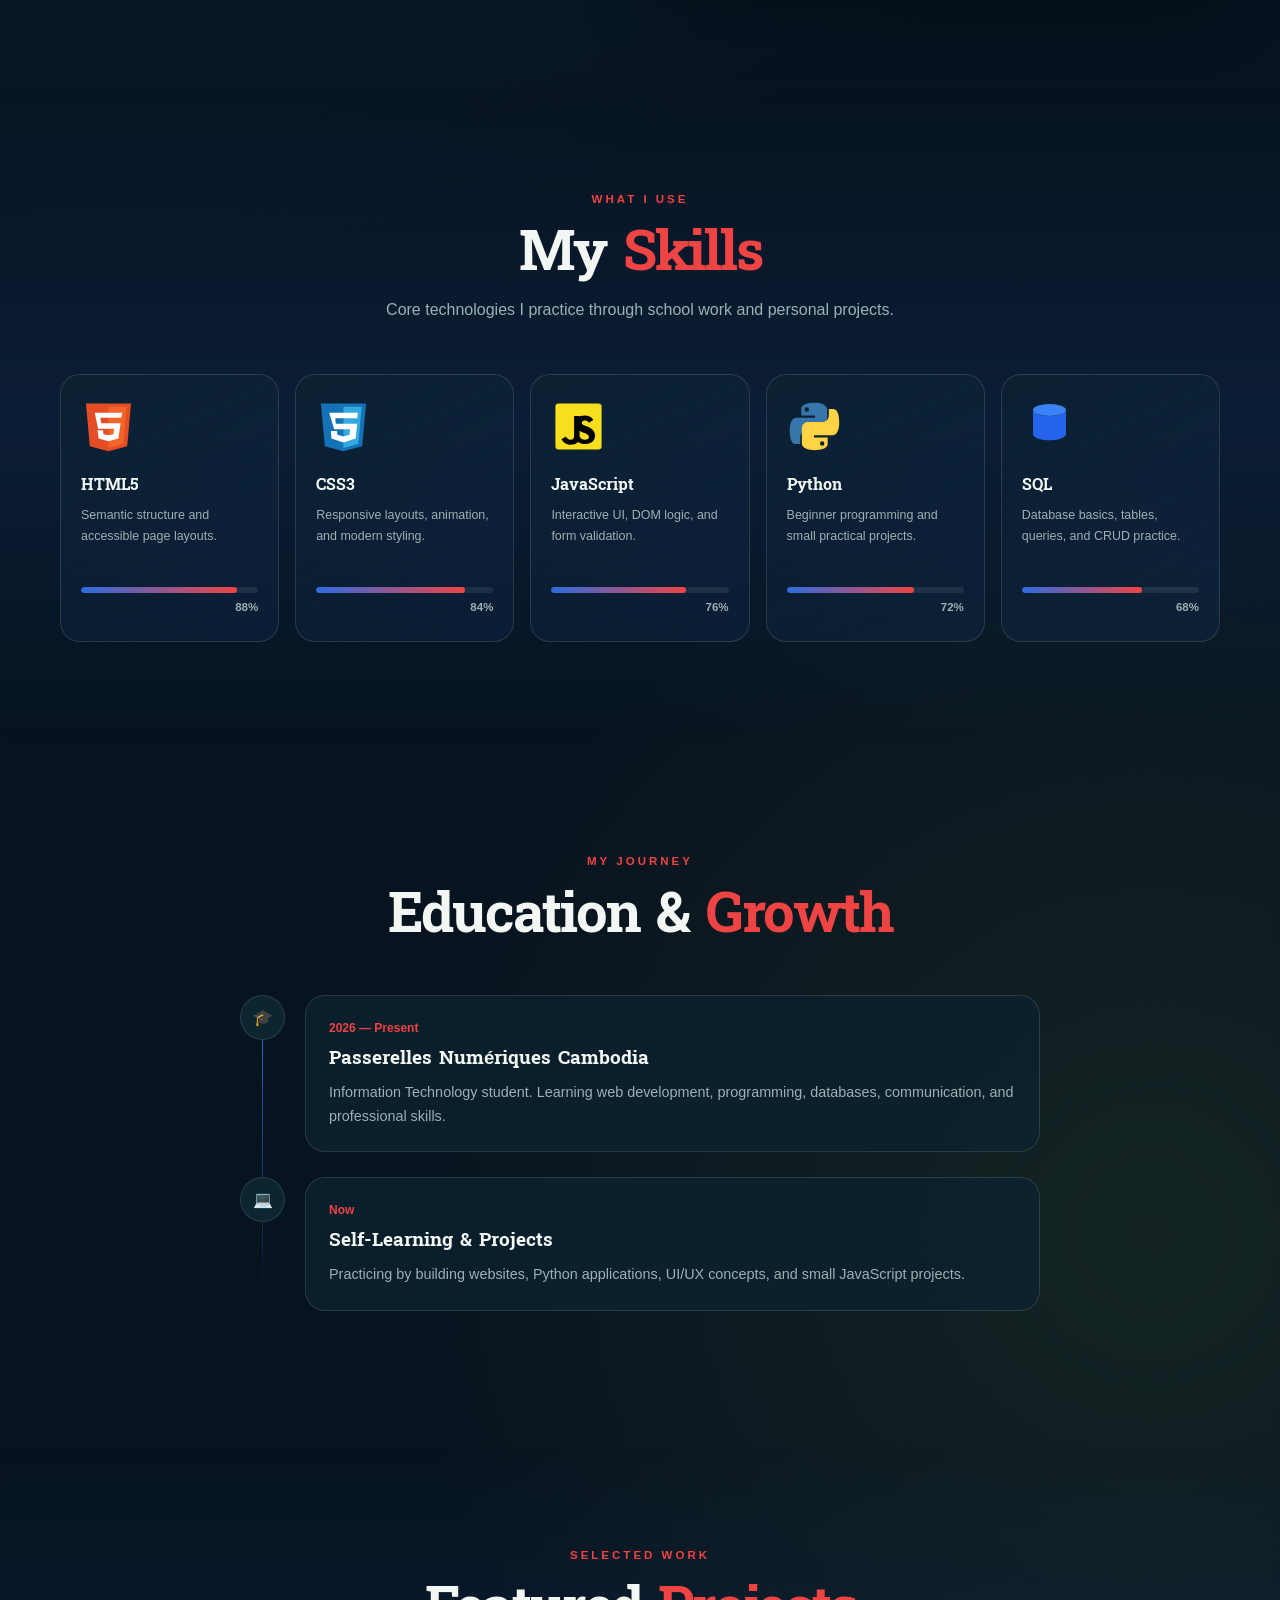
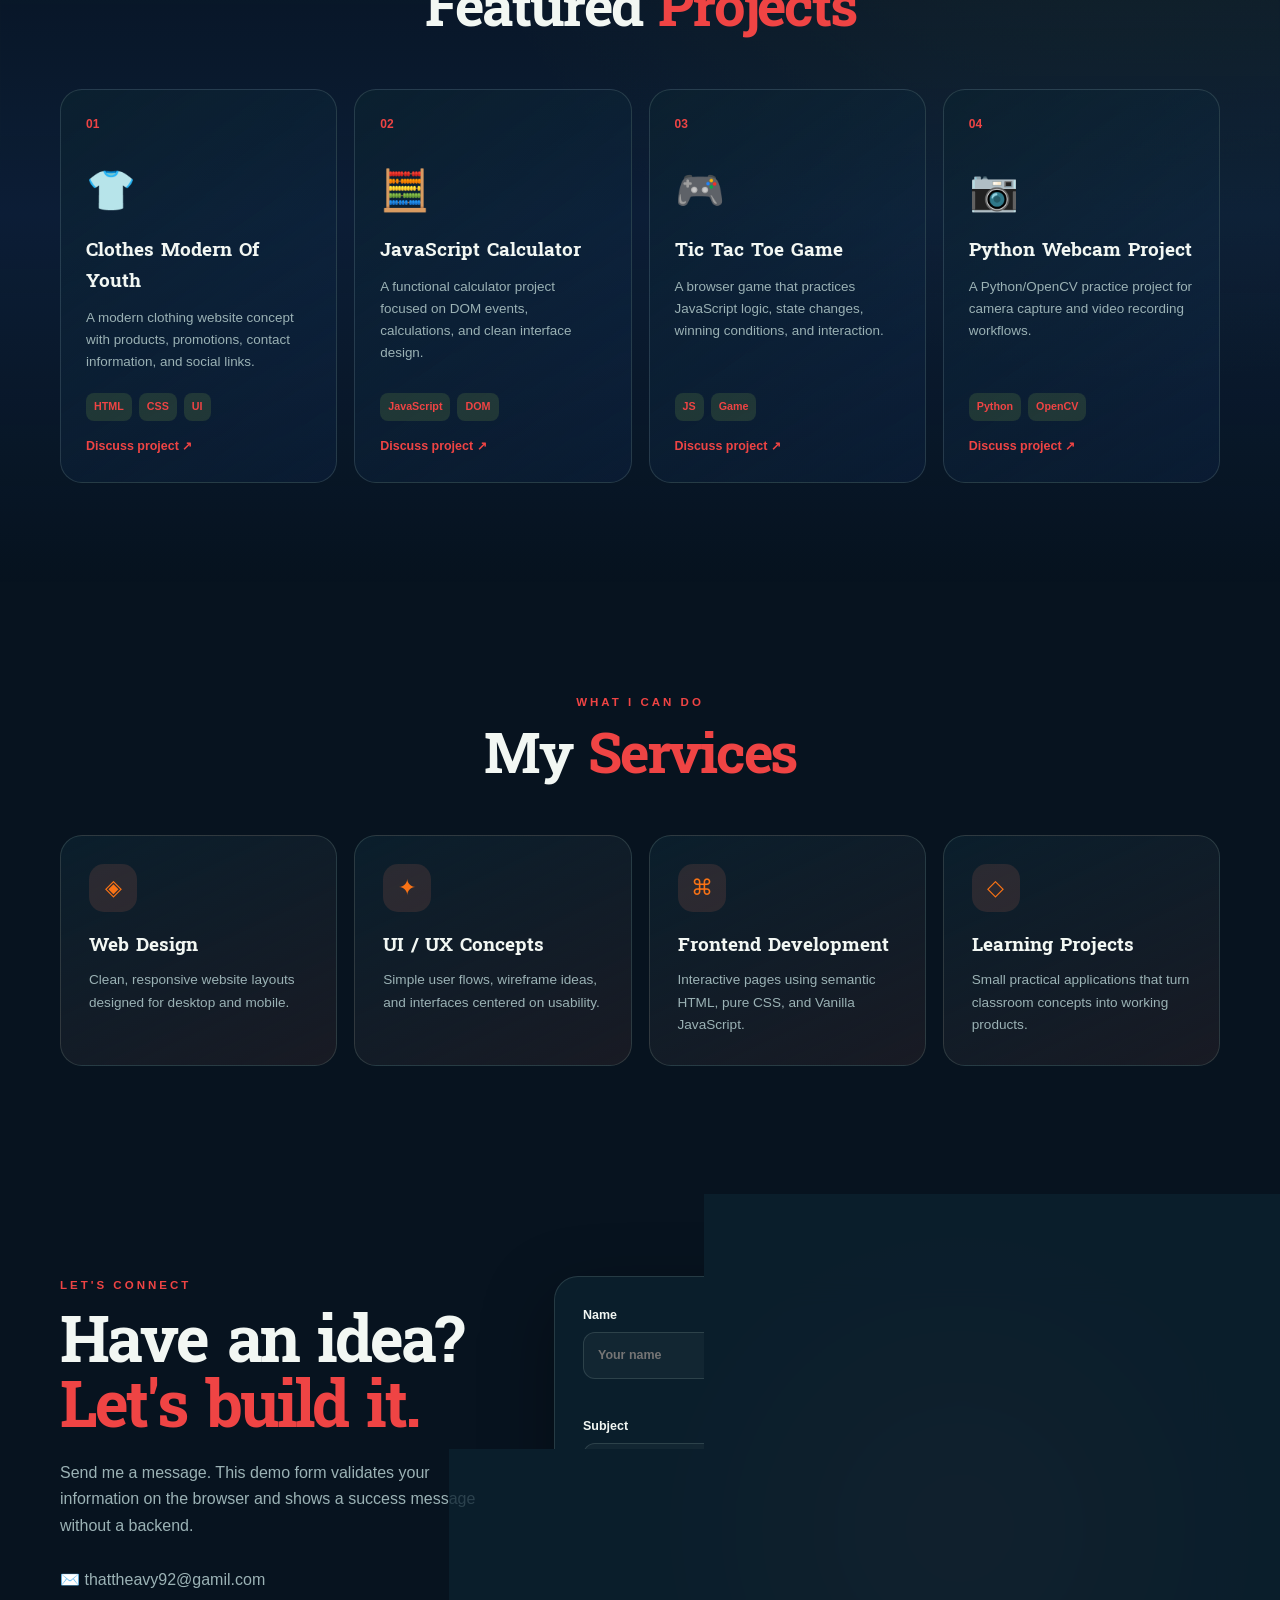
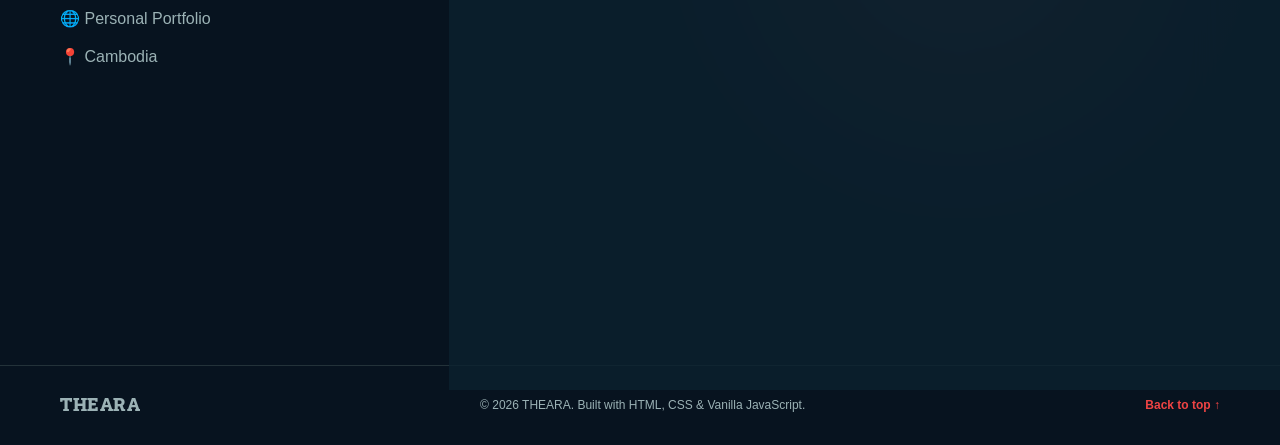
==== commit 284e6774: "Update index.html" ====
--- a/index.html
+++ b/index.html
@@ -4,55 +4,131 @@
 
   <!-- ===== Primary SEO ===== -->
   <title>Theara That — Full-Stack Web Developer</title>
+
   <meta name="title" content="Theara That — Web Developer">
-  <meta name="description"
-    content="Portfolio of Theara That (ធារ៉ា), a full-stack web developer from Phnom Penh, Cambodia building fast and modern websites. គេហទំព័រផលការងាររបស់ ធារ៉ា អ្នកអភិវឌ្ឍន៍គេហទំព័រ។">
-  <meta name="keywords"
-    content="Theara, Theara That, web developer portfolio, full-stack developer, Cambodia developer, Flask developer, JavaScript developer, Phnom Penh web developer, អ្នកអភិវឌ្ឍន៍គេហទំព័រ, កម្ពុជា">
+
+  <meta
+    name="description"
+    content="Portfolio of Theara That (ធារ៉ា), a full-stack web developer from Phnom Penh, Cambodia building fast and modern websites. គេហទំព័រផលការងាររបស់ ធារ៉ា អ្នកអភិវឌ្ឍន៍គេហទំព័រ."
+  >
+
+  <meta
+    name="keywords"
+    content="Theara, Theara That, web developer portfolio, full-stack developer, Cambodia developer, Flask developer, JavaScript developer, Phnom Penh web developer, អ្នកអភិវឌ្ឍន៍គេហទំព័រ, កម្ពុជា"
+  >
+
   <meta name="author" content="Theara That">
   <meta name="robots" content="index, follow">
-  <link rel="canonical" href="https://theara-that.vercel.app/">
-
-  <!-- FIXED Google Site Verification -->
-  <meta name="google-site-verification" content="529x_w73sOwmgVsjteK5-Fgm2X98BWhJGvLjNG_0TAQ" />
+
+  <link
+    rel="canonical"
+    href="https://theara-that.vercel.app/"
+  >
+
+  <!-- ===== Google Site Verification ===== -->
+  <meta
+    name="google-site-verification"
+    content="529x_w73sOwmgVsjteK5-Fgm2X98BWhJGvLjNG_0TAQ"
+  >
 
   <!-- ===== Open Graph ===== -->
   <meta property="og:type" content="website">
-  <meta property="og:url" content="https://theara-that.vercel.app/">
-  <meta property="og:site_name" content="Theara That Portfolio">
-  <meta property="og:title" content="Theara That — Web Developer">
-  <meta property="og:description"
-    content="Portfolio of Theara That, a web developer from Phnom Penh, Cambodia. Explore projects, skills, and experience. គេហទំព័រផលការងាររបស់ ធារ៉ា។">
-  <meta property="og:image" content="https://theara-that.vercel.app/profile.jpg">
+
+  <meta
+    property="og:url"
+    content="https://theara-that.vercel.app/"
+  >
+
+  <meta
+    property="og:site_name"
+    content="Theara That Portfolio"
+  >
+
+  <meta
+    property="og:title"
+    content="Theara That — Web Developer"
+  >
+
+  <meta
+    property="og:description"
+    content="Portfolio of Theara That, a web developer from Phnom Penh, Cambodia. Explore projects, skills, and experience. គេហទំព័រផលការងាររបស់ ធារ៉ា."
+  >
+
+  <meta
+    property="og:image"
+    content="https://theara-that.vercel.app/profile.jpg"
+  >
+
   <meta property="og:image:width" content="1200">
   <meta property="og:image:height" content="630">
+
   <meta property="og:locale" content="en_US">
   <meta property="og:locale:alternate" content="km_KH">
 
   <!-- ===== Twitter / X ===== -->
   <meta name="twitter:card" content="summary_large_image">
-  <meta name="twitter:url" content="https://theara-that.vercel.app/">
-  <meta name="twitter:title" content="Theara That (ធារ៉ា) — Web Developer">
-  <meta name="twitter:description"
-    content="Portfolio of Theara That, a web developer from Phnom Penh, Cambodia. គេហទំព័រផលការងាររបស់ ធារ៉ា។">
-  <meta name="twitter:image" content="https://theara-that.vercel.app/profile.jpg">
+
+  <meta
+    name="twitter:url"
+    content="https://theara-that.vercel.app/"
+  >
+
+  <meta
+    name="twitter:title"
+    content="Theara That (ធារ៉ា) — Web Developer"
+  >
+
+  <meta
+    name="twitter:description"
+    content="Portfolio of Theara That, a web developer from Phnom Penh, Cambodia. គេហទំព័រផលការងាររបស់ ធារ៉ា."
+  >
+
+  <meta
+    name="twitter:image"
+    content="https://theara-that.vercel.app/profile.jpg"
+  >
 
   <!-- ===== Theme color ===== -->
   <meta name="theme-color" content="#0a0d16">
 
   <!-- ===== Favicon ===== -->
-  <link rel="icon" type="image/svg+xml" href="assets/icons/favicon.svg?v=2">
-  <link rel="icon" type="image/jpeg" href="profile.jpg?v=2">
-  <link rel="shortcut icon" href="assets/icons/favicon.svg?v=2">
-  <link rel="apple-touch-icon" href="profile.jpg?v=2">
+  <link
+    rel="icon"
+    type="image/svg+xml"
+    href="assets/icons/favicon.svg?v=2"
+  >
+
+  <link
+    rel="icon"
+    type="image/jpeg"
+    href="profile.jpg?v=2"
+  >
+
+  <link
+    rel="shortcut icon"
+    href="assets/icons/favicon.svg?v=2"
+  >
+
+  <link
+    rel="apple-touch-icon"
+    href="profile.jpg?v=2"
+  >
 
   <!-- ===== Fonts ===== -->
   <link rel="preconnect" href="https://fonts.googleapis.com">
-  <link rel="preconnect" href="https://fonts.gstatic.com" crossorigin>
+
+  <link
+    rel="preconnect"
+    href="https://fonts.gstatic.com"
+    crossorigin
+  >
+
   <link
     href="https://fonts.googleapis.com/css2?family=Space+Grotesk:wght@500;600;700&family=Inter:wght@400;500;600;700&family=JetBrains+Mono:wght@400;500;600&family=Noto+Sans+JP:wght@400;500;600;700&family=Noto+Sans+Khmer:wght@400;500;600;700&display=swap"
-    rel="stylesheet">
-
+    rel="stylesheet"
+  >
+
+  <!-- ===== Main CSS ===== -->
   <link rel="stylesheet" href="style.css">
 </head>
 
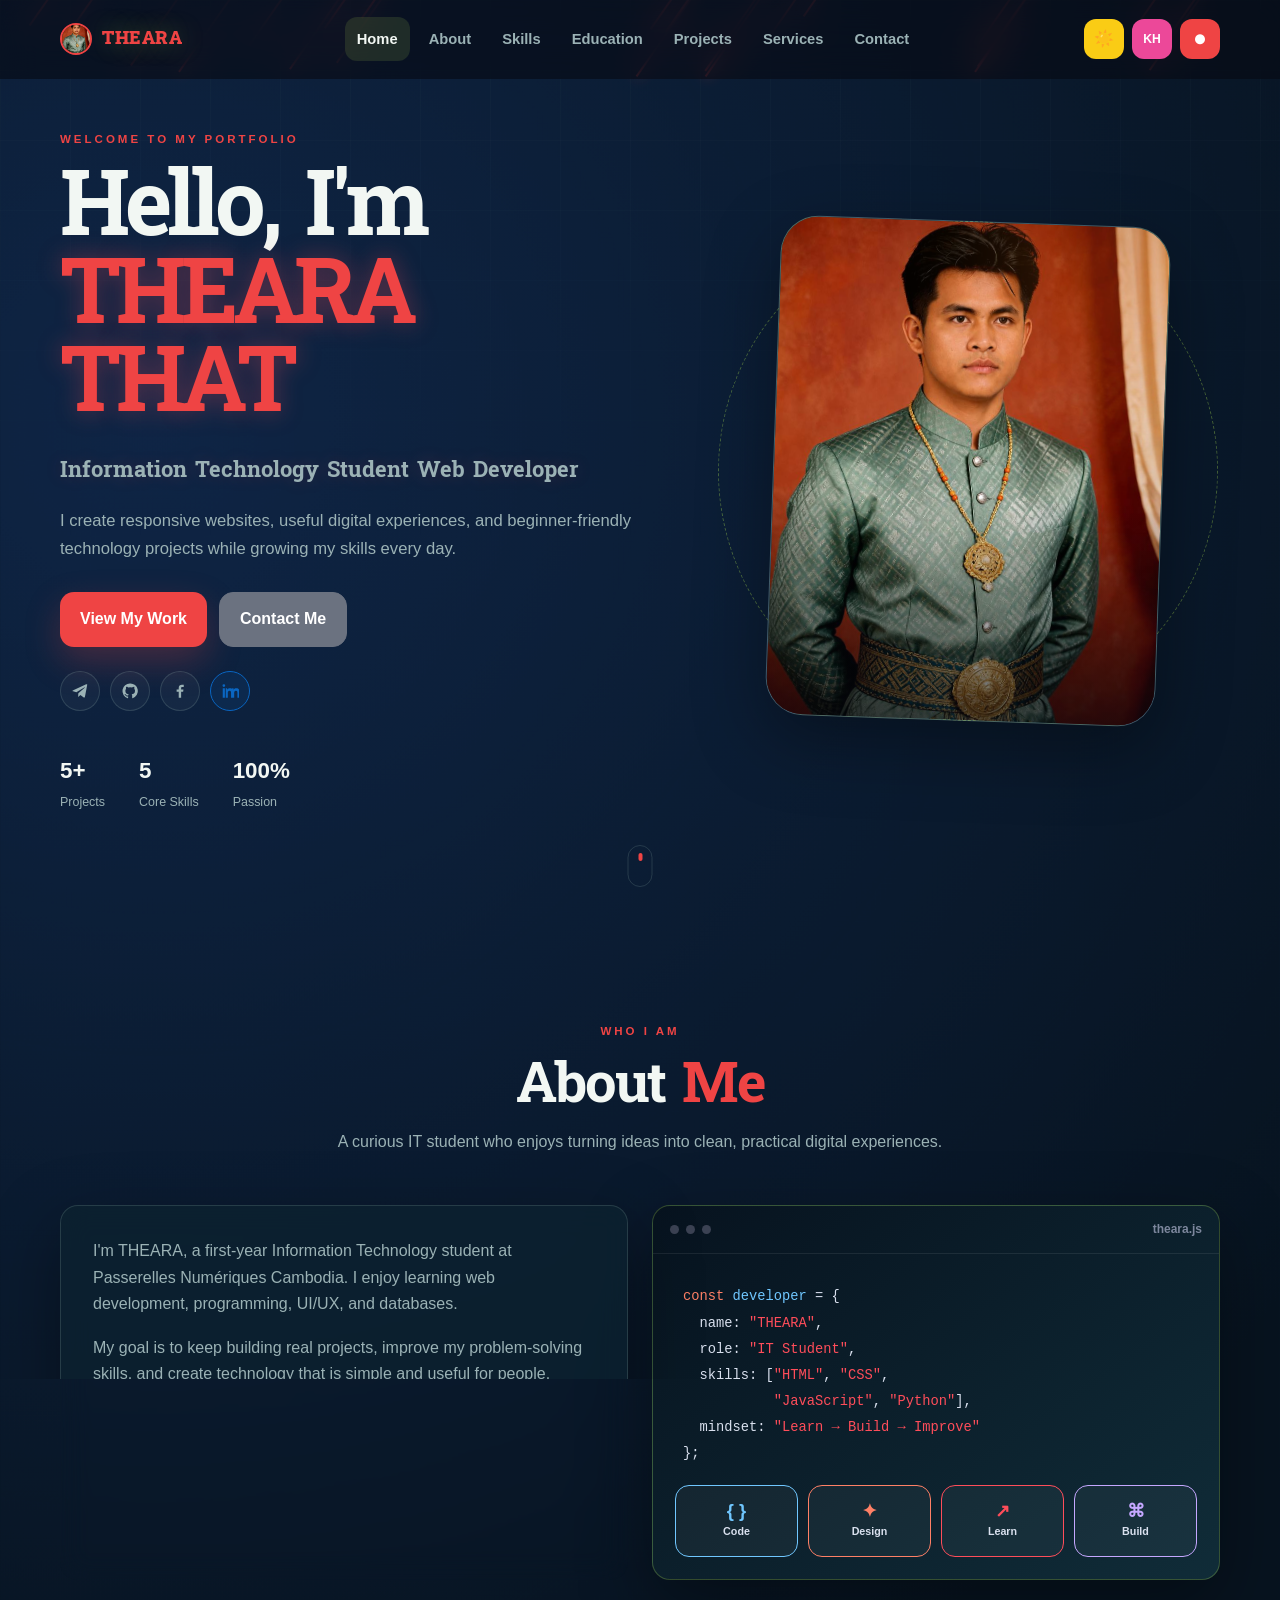
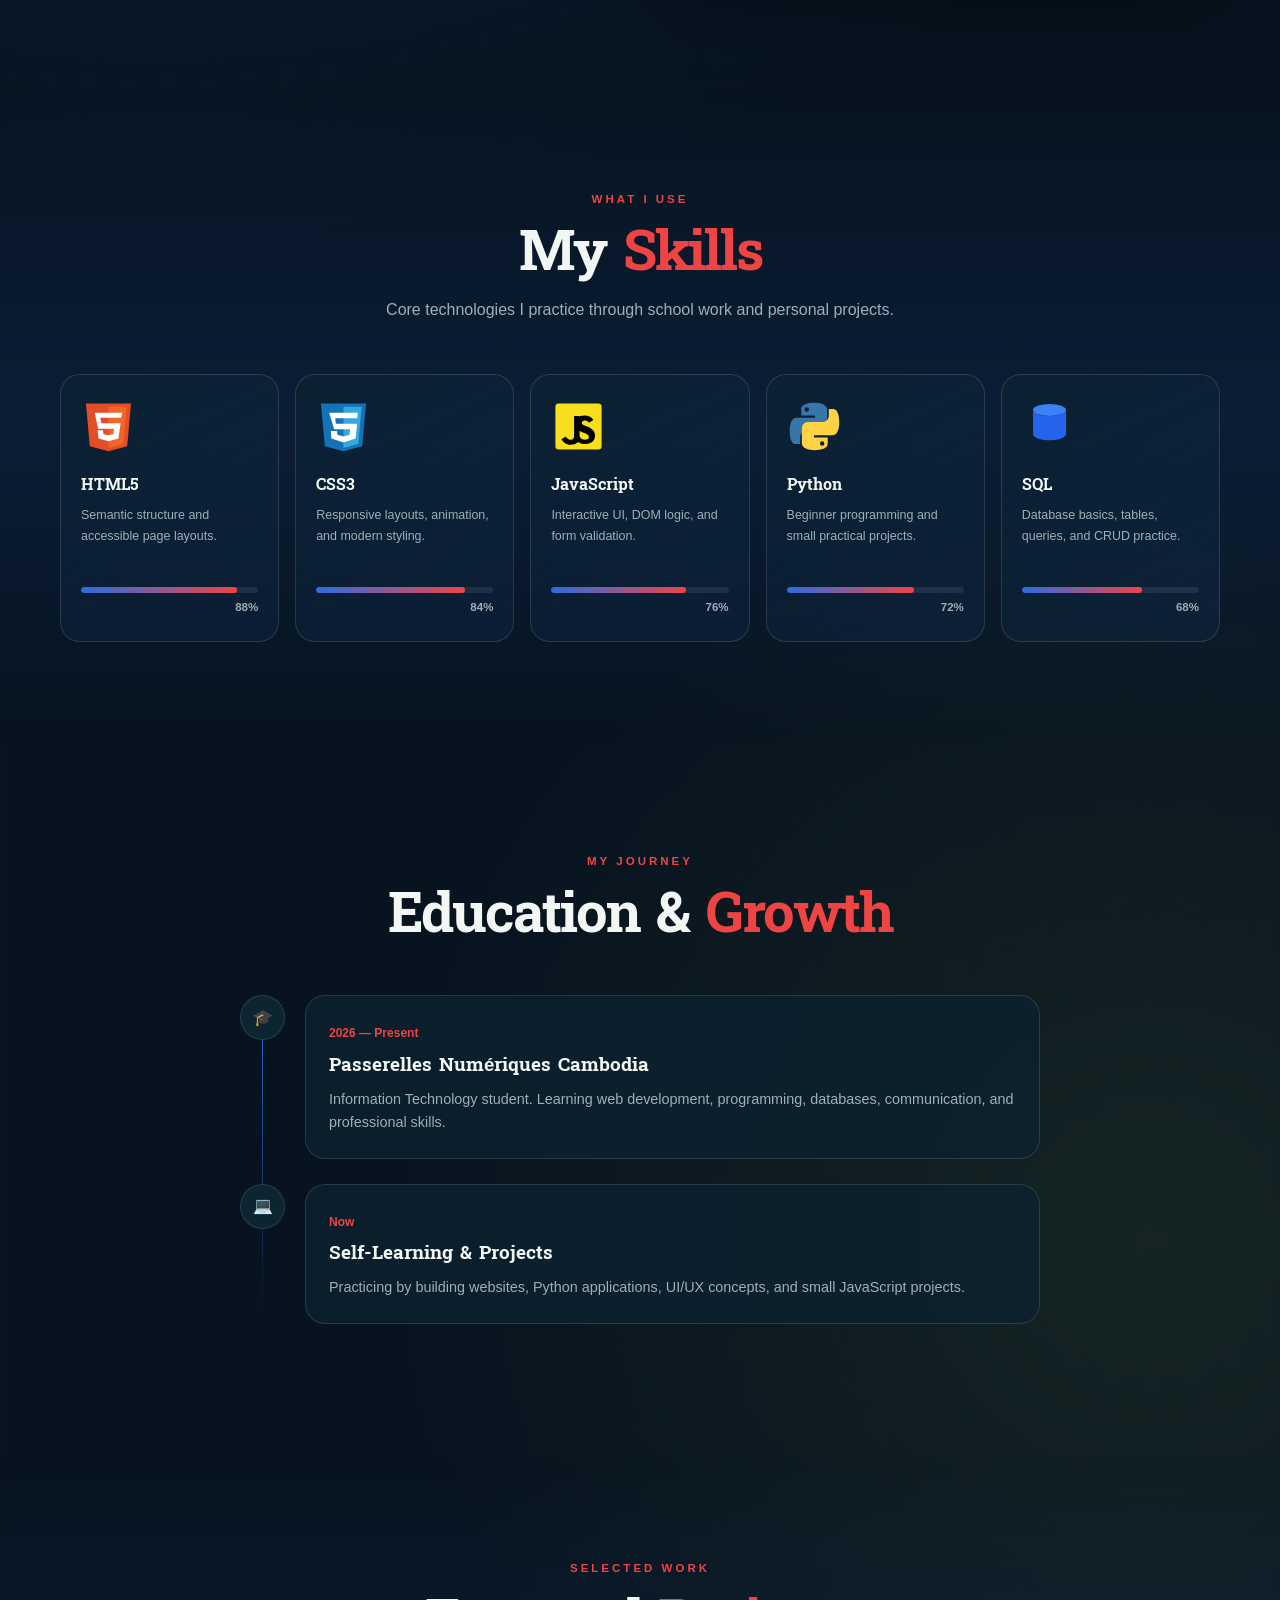
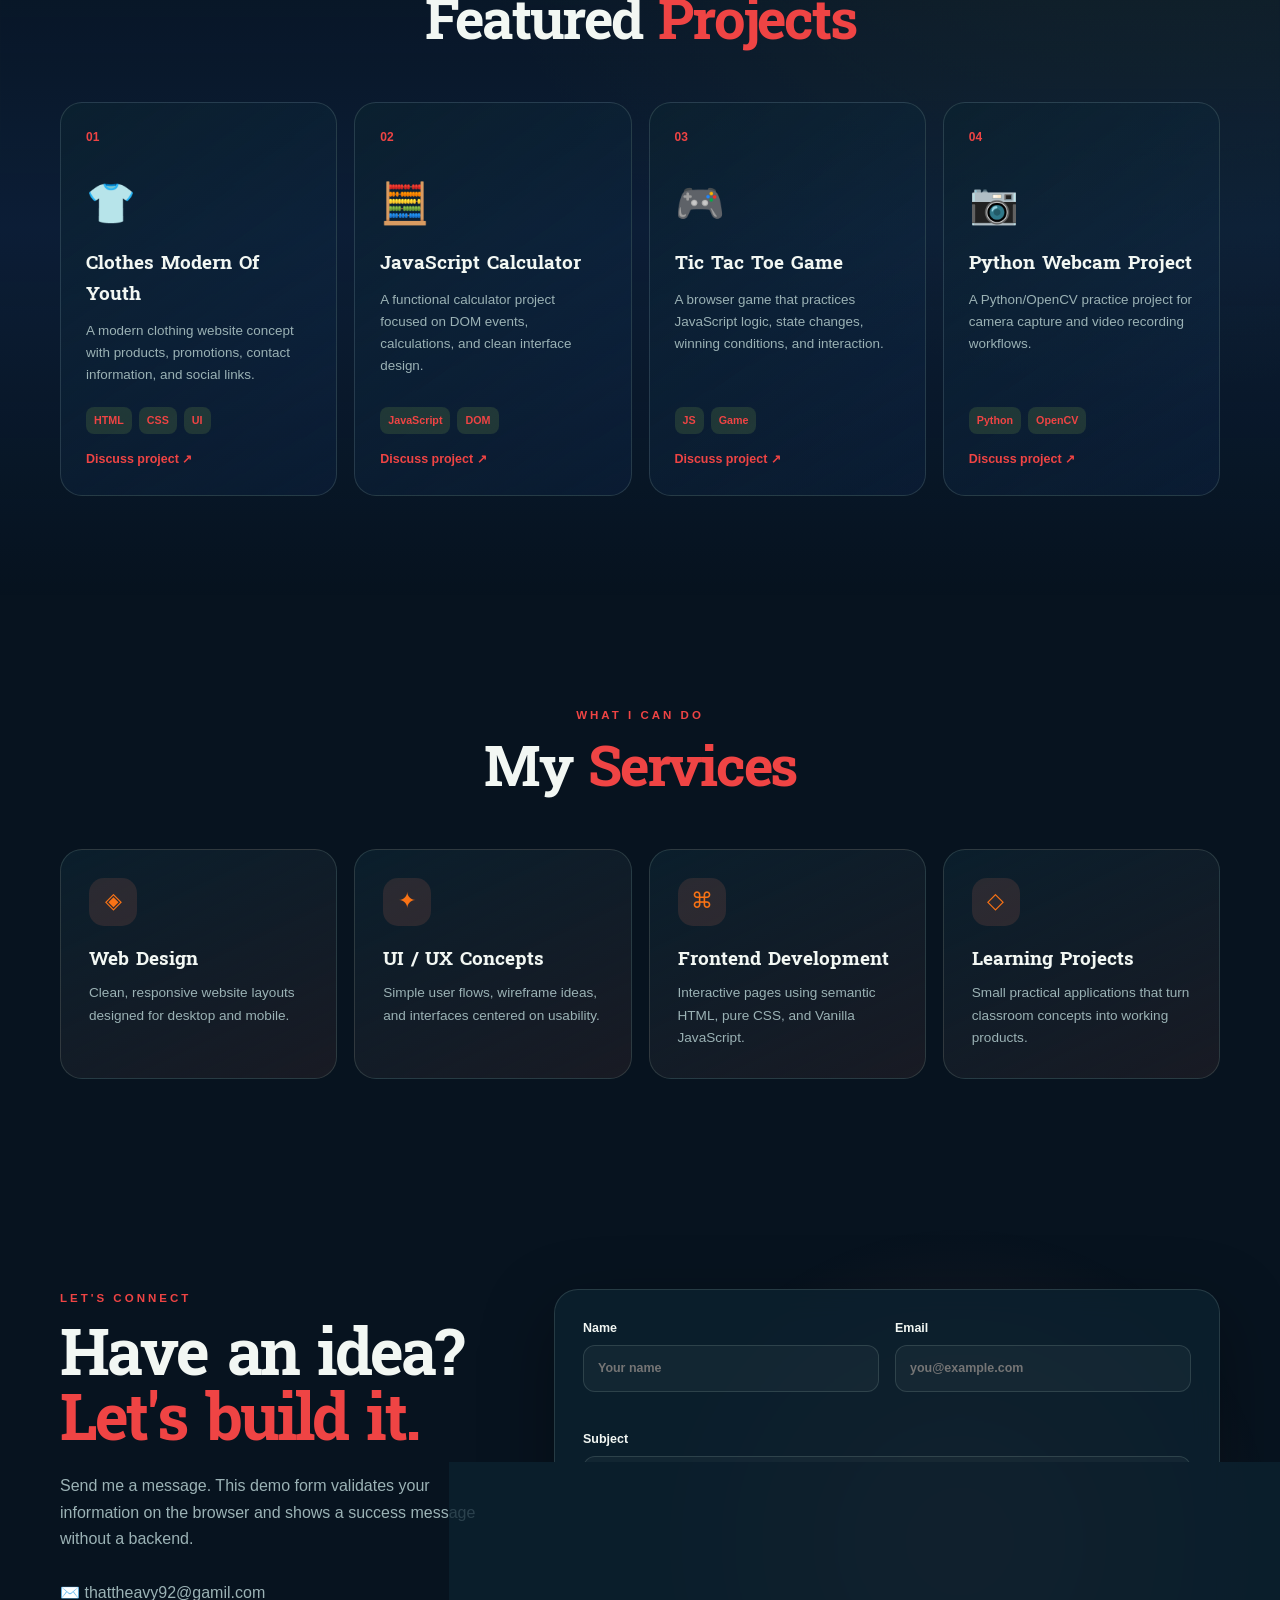
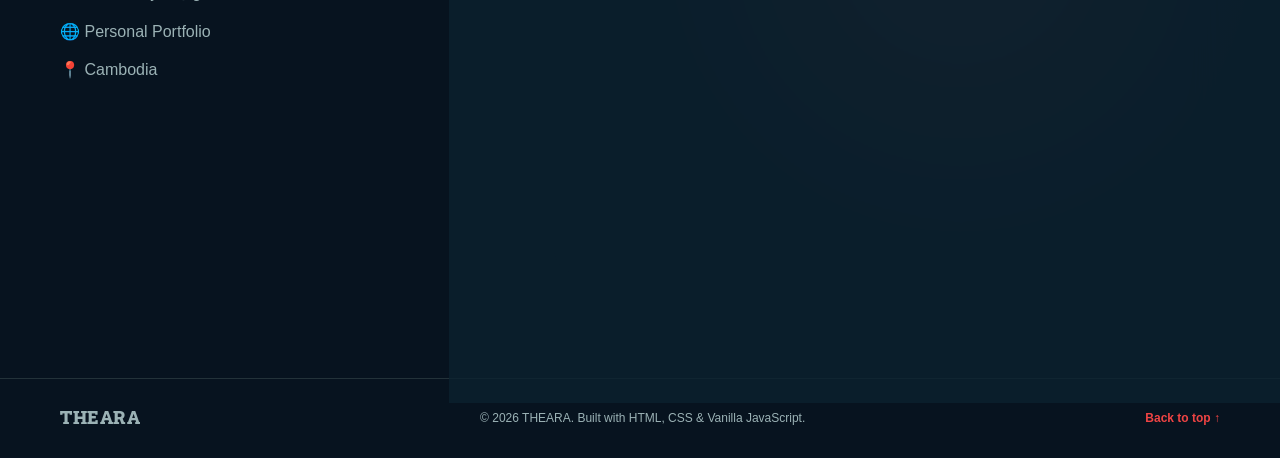
==== commit 166bb97c: "Create website Theara That" ====
--- a/index.html
+++ b/index.html
@@ -1,134 +1,59 @@
+<!DOCTYPE html>
+<html lang="en" data-theme="dark">
+
 <head>
   <meta charset="UTF-8">
   <meta name="viewport" content="width=device-width, initial-scale=1.0, viewport-fit=cover">
 
   <!-- ===== Primary SEO ===== -->
-  <title>Theara That — Full-Stack Web Developer</title>
-
-  <meta name="title" content="Theara That — Web Developer">
-
-  <meta
-    name="description"
-    content="Portfolio of Theara That (ធារ៉ា), a full-stack web developer from Phnom Penh, Cambodia building fast and modern websites. គេហទំព័រផលការងាររបស់ ធារ៉ា អ្នកអភិវឌ្ឍន៍គេហទំព័រ."
-  >
-
-  <meta
-    name="keywords"
-    content="Theara, Theara That, web developer portfolio, full-stack developer, Cambodia developer, Flask developer, JavaScript developer, Phnom Penh web developer, អ្នកអភិវឌ្ឍន៍គេហទំព័រ, កម្ពុជា"
-  >
-
-  <meta name="author" content="Theara That">
+  <title>Theara That</title>
+  <meta name="title" content="Theara">
+  <meta name="description"
+    content="Portfolio of Theara (ធារ៉ា), a full-stack web developer from Phnom Penh, Cambodia. គេហទំព័រផលការងាររបស់ ម៉េងហុង អ្នកអភិវឌ្ឍន៍គេហទំព័រ Full-Stack ដែលបង្កើតគេហទំព័រលឿន ស្អាត និងមានប្រសិទ្ធភាព។">
+  <meta name="keywords"
+    content="Theara, web developer portfolio, full-stack developer, Cambodia developer, Flask developer, JavaScript developer, Phnom Penh web developer, អ្នកអភិវឌ្ឍន៍គេហទំព័រ, អ្នកអភិវឌ្ឍន៍ Web developer, កម្ពុជា">
+  <meta name="author" content="Theara">
   <meta name="robots" content="index, follow">
-
-  <link
-    rel="canonical"
-    href="https://theara-that.vercel.app/"
-  >
-
-  <!-- ===== Google Site Verification ===== -->
-  <meta
-    name="google-site-verification"
-    content="529x_w73sOwmgVsjteK5-Fgm2X98BWhJGvLjNG_0TAQ"
-  >
+  <link rel="canonical" href="https://theara-that.vercel.app/">
+  <meta name="google-site-verification" content="google-site-verification: googleb26cb705396bf2af.html" />
 
   <!-- ===== Open Graph ===== -->
   <meta property="og:type" content="website">
-
-  <meta
-    property="og:url"
-    content="https://theara-that.vercel.app/"
-  >
-
-  <meta
-    property="og:site_name"
-    content="Theara That Portfolio"
-  >
-
-  <meta
-    property="og:title"
-    content="Theara That — Web Developer"
-  >
-
-  <meta
-    property="og:description"
-    content="Portfolio of Theara That, a web developer from Phnom Penh, Cambodia. Explore projects, skills, and experience. គេហទំព័រផលការងាររបស់ ធារ៉ា."
-  >
-
-  <meta
-    property="og:image"
-    content="https://theara-that.vercel.app/profile.jpg"
-  >
-
+  <meta property="og:url" content="https://theara-that.vercel.app/">
+  <meta property="og:site_name" content="Theara Portfolio">
+  <meta property="og:title" content="Theara Web Developer">
+  <meta property="og:description"
+    content="Portfolio of Theara, a web developer from Phnom Penh, Cambodia. Explore projects, skills, and experience. គេហទំព័រផលការងាររបស់ ធារ៉ា។">
+  <meta property="og:image" content="https://theara-that.vercel.app/">
   <meta property="og:image:width" content="1200">
   <meta property="og:image:height" content="630">
-
   <meta property="og:locale" content="en_US">
   <meta property="og:locale:alternate" content="km_KH">
 
   <!-- ===== Twitter / X ===== -->
   <meta name="twitter:card" content="summary_large_image">
-
-  <meta
-    name="twitter:url"
-    content="https://theara-that.vercel.app/"
-  >
-
-  <meta
-    name="twitter:title"
-    content="Theara That (ធារ៉ា) — Web Developer"
-  >
-
-  <meta
-    name="twitter:description"
-    content="Portfolio of Theara That, a web developer from Phnom Penh, Cambodia. គេហទំព័រផលការងាររបស់ ធារ៉ា."
-  >
-
-  <meta
-    name="twitter:image"
-    content="https://theara-that.vercel.app/profile.jpg"
-  >
-
-  <!-- ===== Theme color ===== -->
+  <meta name="twitter:url" content="https://darachan.dev/">
+  <meta name="twitter:title" content="Theara ធារ៉ា — Web Developer">
+  <meta name="twitter:description"
+    content="Portfolio of Theara ធារ៉ា web developer from Phnom Penh, Cambodia. គេហទំព័រផលការងាររបស់ ធារ៉ា។">
+  <meta name="twitter:image" content="https://theara-that.vercel.app/">
+
+  <!-- ===== Theme color (updated by JS on toggle) ===== -->
   <meta name="theme-color" content="#0a0d16">
 
   <!-- ===== Favicon ===== -->
-  <link
-    rel="icon"
-    type="image/svg+xml"
-    href="assets/icons/favicon.svg?v=2"
-  >
-
-  <link
-    rel="icon"
-    type="image/jpeg"
-    href="profile.jpg?v=2"
-  >
-
-  <link
-    rel="shortcut icon"
-    href="assets/icons/favicon.svg?v=2"
-  >
-
-  <link
-    rel="apple-touch-icon"
-    href="profile.jpg?v=2"
-  >
+  <link rel="icon" type="image/svg+xml" href="assets/icons/favicon.svg?v=2">
+  <link rel="icon" type="image/jpeg" href="profile.jpg?v=2">
+  <link rel="shortcut icon" href="assets/icons/favicon.svg?v=2">
+  <link rel="apple-touch-icon" href="profile.jpg?v=2">
 
   <!-- ===== Fonts ===== -->
   <link rel="preconnect" href="https://fonts.googleapis.com">
-
-  <link
-    rel="preconnect"
-    href="https://fonts.gstatic.com"
-    crossorigin
-  >
-
+  <link rel="preconnect" href="https://fonts.gstatic.com" crossorigin>
   <link
     href="https://fonts.googleapis.com/css2?family=Space+Grotesk:wght@500;600;700&family=Inter:wght@400;500;600;700&family=JetBrains+Mono:wght@400;500;600&family=Noto+Sans+JP:wght@400;500;600;700&family=Noto+Sans+Khmer:wght@400;500;600;700&display=swap"
-    rel="stylesheet"
-  >
-
-  <!-- ===== Main CSS ===== -->
+    rel="stylesheet">
+
   <link rel="stylesheet" href="style.css">
 </head>
 
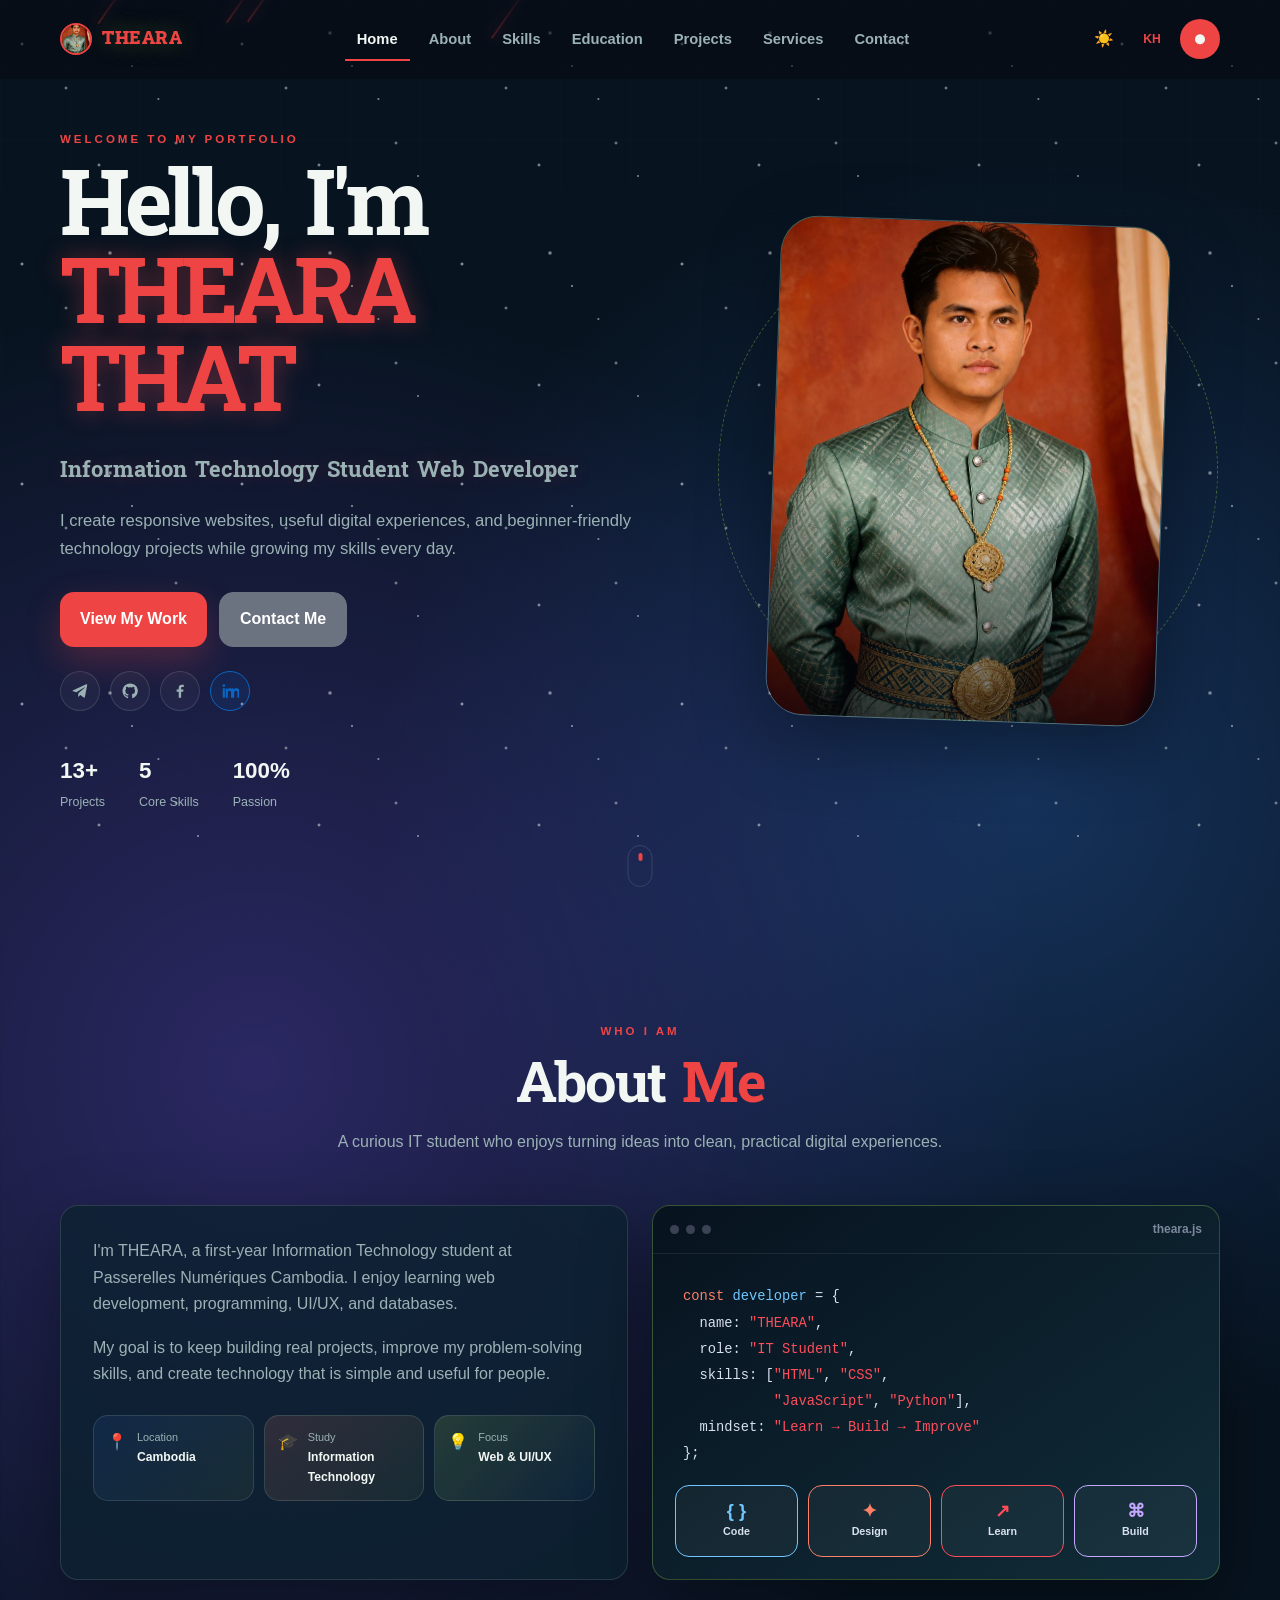
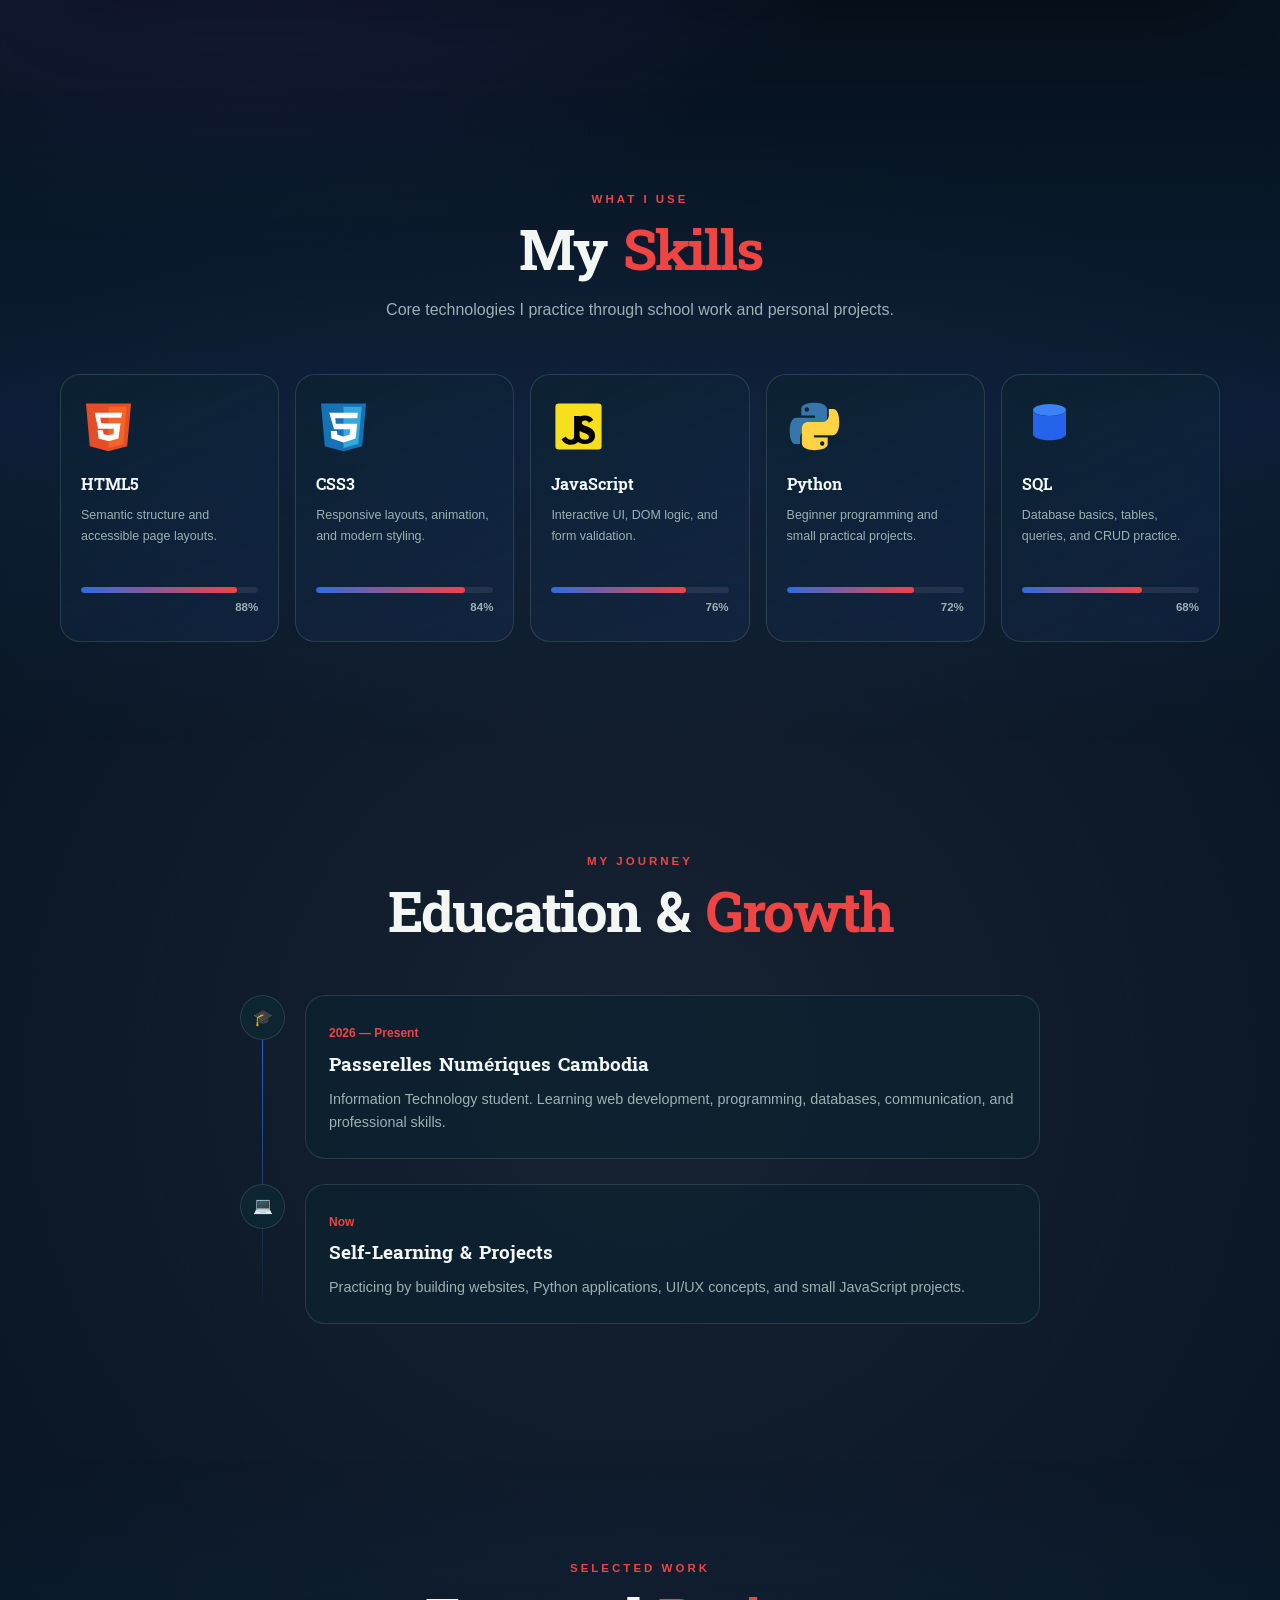
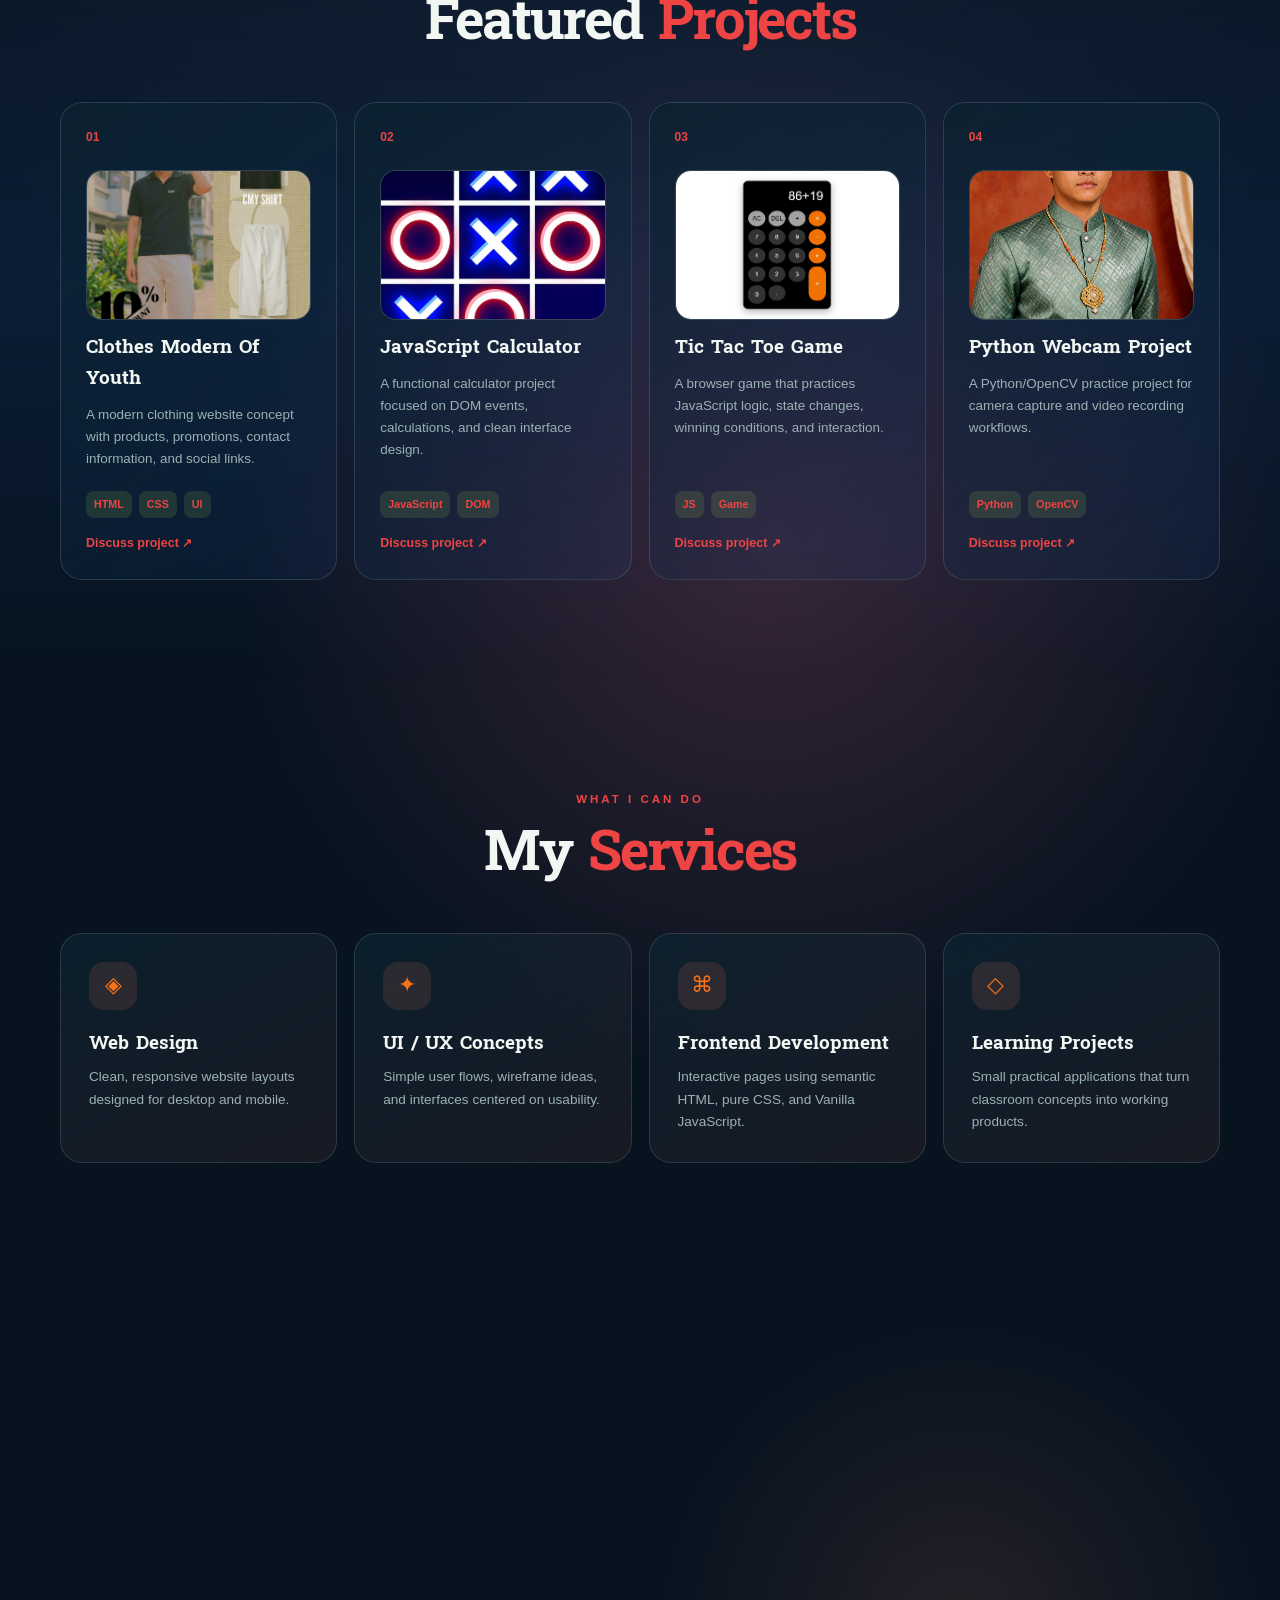
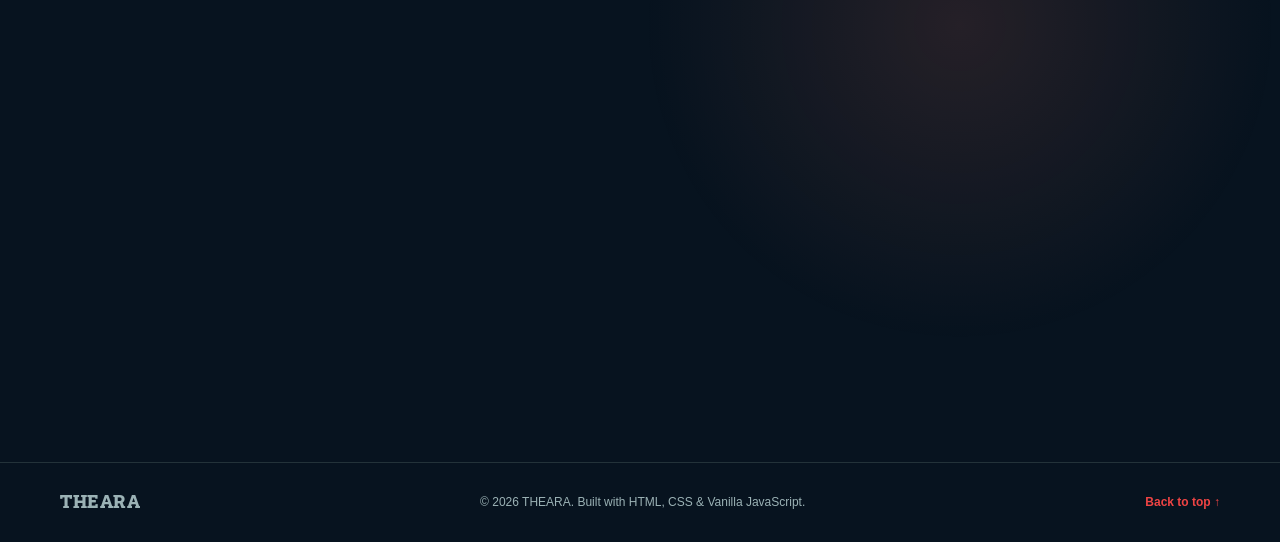
==== commit 1981f4ce: "create website theara" ====
--- a/index.html
+++ b/index.html
@@ -71,9 +71,7 @@
           <button class="color-btn" type="button" aria-label="Choose website color" aria-expanded="false" title="Choose color">●</button>
           <div class="color-options" role="group" aria-label="Website colors">
             <button class="color-option color-red" type="button" data-color="red" aria-label="Red" title="Red"></button>
-            <button class="color-option color-pink" type="button" data-color="pink" aria-label="Pink" title="Pink"></button>
             <button class="color-option color-yellow" type="button" data-color="yellow" aria-label="Yellow" title="Yellow"></button>
-            <button class="color-option color-orange" type="button" data-color="orange" aria-label="Orange" title="Orange"></button>
             <button class="color-option color-grey" type="button" data-color="grey" aria-label="Grey" title="Grey"></button>
           </div>
         </div>
@@ -105,7 +103,7 @@
             <a class="btn btn-ghost" href="#contact" data-i18n="contactMe">Contact Me <span>✦</span></a>
           </div>
           <div class="social-links" aria-label="Social links">
-            <a href="https://web.telegram.org/k/" target="_blank" rel="noopener" aria-label="Telegram" title="Telegram">
+            <a href="https://t.me/september_shika" target="_blank" rel="noopener" aria-label="Telegram @september_shika" title="Telegram @september_shika">
               <svg viewBox="0 0 24 24" aria-hidden="true"><path d="m21.7 3.4-3.1 16.2c-.2 1.1-.8 1.4-1.6.9l-4.5-3.3-2.2 2.1c-.2.2-.4.4-.8.4l.3-4.6 8.4-7.6c.4-.4-.1-.6-.6-.2L7.2 13.8l-4.4-1.4c-1-.3-1-1 .2-1.5L20.2 3c.9-.3 1.7.2 1.5.4Z"/></svg>
             </a>
             <a href="https://github.com/Theara2009" target="_blank" rel="noopener" aria-label="GitHub" title="GitHub">
@@ -119,7 +117,7 @@
             </a>
           </div>
           <div class="hero-stats">
-            <div><strong>5+</strong><span data-i18n="statProjects">Projects</span></div>
+            <div><strong>13+</strong><span data-i18n="statProjects">Projects</span></div>
             <div><strong>5</strong><span data-i18n="statSkills">Core Skills</span></div>
             <div><strong>100%</strong><span data-i18n="statPassion">Passion</span></div>
           </div>
@@ -221,10 +219,10 @@
           <h2 data-i18n="projectsTitle">Featured <span>Projects</span></h2>
         </div>
         <div class="project-grid">
-          <article class="project-card reveal"><div class="project-number">01</div><div class="project-icon">👕</div><h3>Clothes Modern Of Youth</h3><p data-i18n="project1">A modern clothing website concept with products, promotions, contact information, and social links.</p><div class="tags"><span>HTML</span><span>CSS</span><span>UI</span></div><a href="#contact" data-i18n="projectLink">Discuss project ↗</a></article>
-          <article class="project-card reveal"><div class="project-number">02</div><div class="project-icon">🧮</div><h3>JavaScript Calculator</h3><p data-i18n="project2">A functional calculator project focused on DOM events, calculations, and clean interface design.</p><div class="tags"><span>JavaScript</span><span>DOM</span></div><a href="#contact" data-i18n="projectLink">Discuss project ↗</a></article>
-          <article class="project-card reveal"><div class="project-number">03</div><div class="project-icon">🎮</div><h3>Tic Tac Toe Game</h3><p data-i18n="project3">A browser game that practices JavaScript logic, state changes, winning conditions, and interaction.</p><div class="tags"><span>JS</span><span>Game</span></div><a href="#contact" data-i18n="projectLink">Discuss project ↗</a></article>
-          <article class="project-card reveal"><div class="project-number">04</div><div class="project-icon">📷</div><h3>Python Webcam Project</h3><p data-i18n="project4">A Python/OpenCV practice project for camera capture and video recording workflows.</p><div class="tags"><span>Python</span><span>OpenCV</span></div><a href="#contact" data-i18n="projectLink">Discuss project ↗</a></article>
+          <article class="project-card reveal"><div class="project-number">01</div><div class="project-icon"><img src="assets/Clothes Modern Of Youth.jpg" alt="Clothes Modern Of Youth project preview"></div><h3>Clothes Modern Of Youth</h3><p data-i18n="project1">A modern clothing website concept with products, promotions, contact information, and social links.</p><div class="tags"><span>HTML</span><span>CSS</span><span>UI</span></div><a href="#contact" data-i18n="projectLink">Discuss project ↗</a></article>
+          <article class="project-card reveal"><div class="project-number">02</div><div class="project-icon"><img src="assets/JavaScript Calculator.jpg" alt="JavaScript Calculator project preview"></div><h3>JavaScript Calculator</h3><p data-i18n="project2">A functional calculator project focused on DOM events, calculations, and clean interface design.</p><div class="tags"><span>JavaScript</span><span>DOM</span></div><a href="#contact" data-i18n="projectLink">Discuss project ↗</a></article>
+          <article class="project-card reveal"><div class="project-number">03</div><div class="project-icon"><img src="assets/Tic Tac Toe Game.jpg" alt="Tic Tac Toe Game project preview"></div><h3>Tic Tac Toe Game</h3><p data-i18n="project3">A browser game that practices JavaScript logic, state changes, winning conditions, and interaction.</p><div class="tags"><span>JS</span><span>Game</span></div><a href="#contact" data-i18n="projectLink">Discuss project ↗</a></article>
+          <article class="project-card reveal"><div class="project-number">04</div><div class="project-icon"><img src="assets/profile.png" alt="Python webcam project preview"></div><h3>Python Webcam Project</h3><p data-i18n="project4">A Python/OpenCV practice project for camera capture and video recording workflows.</p><div class="tags"><span>Python</span><span>OpenCV</span></div><a href="#contact" data-i18n="projectLink">Discuss project ↗</a></article>
         </div>
       </div>
     </section>
@@ -251,7 +249,7 @@
           <h2 data-i18n="contactTitle">Have an idea? <span>Let's build it.</span></h2>
           <p data-i18n="contactLead">Send me a message. This demo form validates your information on the browser and shows a success message without a backend.</p>
           <div class="contact-list">
-            <a href="mailto:theara@example.com">✉️ <span>thattheavy92@gamil.com</span></a>
+            <a href="mailto:thattheavy92@gmail.com">✉️ <span>thattheavy92@gmail.com</span></a>
             <a href="#home">🌐 <span data-i18n="portfolioLink">Personal Portfolio</span></a>
             <a href="#about">📍 <span>Cambodia</span></a>
           </div>
--- a/style.css
+++ b/style.css
@@ -28,14 +28,52 @@
   --shadow: 0 24px 70px rgba(38,55,92,.13);
 }
 * { box-sizing: border-box; margin: 0; padding: 0; }
-html { scroll-behavior: smooth; scroll-padding-top: 90px; }
+html {
+  scroll-behavior: smooth;
+  scroll-padding-top: 90px;
+  -webkit-overflow-scrolling: touch;
+}
 body {
   font-family: "Trebuchet MS", "Segoe UI", sans-serif;
-  color: var(--text); background: radial-gradient(circle at 12% 8%, rgba(45,108,223,.2), transparent 29%), radial-gradient(circle at 90% 54%, rgba(184,239,85,.08), transparent 25%), var(--bg);
-  line-height: 1.65; overflow-x: hidden; transition: background .3s, color .3s;
+  color: var(--text);
+  background:
+    radial-gradient(circle at 20% 20%, rgba(126, 87, 255, .30), transparent 18%),
+    radial-gradient(circle at 80% 15%, rgba(59,130,246,.28), transparent 14%),
+    radial-gradient(circle at 60% 70%, rgba(255,106,144,.20), transparent 14%),
+    radial-gradient(circle at 50% 50%, rgba(30,41,59,.7), transparent 35%),
+    var(--bg);
+  line-height: 1.65; overflow-x: hidden; overscroll-behavior-y: contain; transition: background .1s, color .1s;
 }
 h1, h2, h3, .brand { font-family: "Battambang", "Trebuchet MS", sans-serif; }
-body::before { content:""; position:fixed; inset:0; pointer-events:none; background-image: linear-gradient(var(--line) 1px, transparent 1px), linear-gradient(90deg, var(--line) 1px, transparent 1px); background-size: 70px 70px; mask-image: linear-gradient(to bottom, black, transparent 70%); opacity:.18; z-index:-3; }
+body::before {
+  content:"";
+  position:fixed;
+  inset:0;
+  pointer-events:none;
+  background:
+    radial-gradient(2px 2px at 10% 20%, rgba(255,255,255,.9), transparent),
+    radial-gradient(2px 2px at 30% 40%, rgba(255,255,255,.7), transparent),
+    radial-gradient(1.5px 1.5px at 60% 30%, rgba(255,255,255,.9), transparent),
+    radial-gradient(2px 2px at 80% 65%, rgba(255,255,255,.7), transparent),
+    radial-gradient(1.5px 1.5px at 90% 80%, rgba(255,255,255,.8), transparent),
+    radial-gradient(2.5px 2.5px at 50% 15%, rgba(255,255,255,.75), transparent),
+    radial-gradient(2px 2px at 45% 75%, rgba(255,255,255,.8), transparent),
+    radial-gradient(1.5px 1.5px at 72% 45%, rgba(255,255,255,.75), transparent);
+  background-size: 220px 220px;
+  opacity: .9;
+  z-index:-3;
+}
+body::after {
+  content:"";
+  position:fixed;
+  inset:0;
+  pointer-events:none;
+  background-image: linear-gradient(var(--line) 1px, transparent 1px), linear-gradient(90deg, var(--line) 1px, transparent 1px);
+  background-size: 70px 70px;
+  mask-image: linear-gradient(to bottom, black, transparent 75%);
+  opacity: .14;
+  z-index:-2;
+}
 a { color: inherit; text-decoration: none; }
 button, input, textarea { font: inherit; }
 button { cursor: pointer; }
@@ -43,7 +81,7 @@
 .container { width:min(var(--max), calc(100% - 40px)); margin-inline:auto; }
 .section { padding: 105px 0; position:relative; }
 .alt-section { background: linear-gradient(180deg, transparent, rgba(45,108,223,.12), transparent); }
-.site-header { position:fixed; top:0; left:0; width:100%; z-index:50; background:rgba(8,11,20,.62); backdrop-filter:blur(18px); border-bottom:1px solid transparent; transition:.3s; }
+.site-header { position:fixed; top:0; left:0; width:100%; z-index:50; background:rgba(8,11,20,.62); border-bottom:1px solid transparent; transition:.3s; }
 [data-theme="light"] .site-header { background:rgba(245,247,251,.72); }
 .site-header.scrolled { border-bottom-color:var(--line); }
 .navbar { min-height:78px; display:flex; align-items:center; justify-content:space-between; gap:20px; }
@@ -51,29 +89,30 @@
 .nav-avatar { width:32px; height:32px; object-fit:cover; border-radius:50%; border:2px solid var(--primary-2); }
 .brand span { color:var(--primary-2); text-shadow:0 0 24px rgba(184,239,85,.35); }
 .nav-links { display:flex; list-style:none; gap:7px; align-items:center; }
-.nav-link { display:block; padding:10px 12px; border-radius:12px; color:var(--muted); font-size:.92rem; font-weight:700; transition:.25s; }
-.nav-link:hover, .nav-link.active { color:var(--text); background:rgba(184,239,85,.12); }
+.nav-link { display:block; padding:10px 12px; border-radius:999px; background:transparent; border:none; color:var(--muted); font-size:.92rem; font-weight:700; transition:.25s; }
+.nav-link:hover, .nav-link.active { color:var(--text); background:transparent; box-shadow:none; }
+.nav-link:hover { opacity:1; }
+.nav-link.active { border-bottom:2px solid var(--primary-2); border-radius:0; padding-bottom:8px; }
 .nav-actions { display:flex; align-items:center; gap:8px; order:3; }
 .header-profile { width:40px; height:40px; display:grid; place-items:center; border:1px solid var(--primary-2); border-radius:50%; overflow:hidden; transition:.25s; }
 .header-profile img { width:100%; height:100%; object-fit:cover; }
 .header-profile:hover { transform:translateY(-2px); border-color:var(--accent); box-shadow:0 0 0 4px rgba(255,128,102,.12); }
-.icon-btn, .lang-btn, .menu-toggle { width:40px; height:40px; border:1px solid transparent; color:#fff; border-radius:12px; transition:transform .25s, box-shadow .25s, background .25s; }
-.icon-btn { background:#facc15; color:#422006; }
-.lang-btn { background:#ec4899; }
-.menu-toggle { background:#f97316; }
-.icon-btn:hover, .lang-btn:hover, .menu-toggle:hover { transform:translateY(-3px); box-shadow:0 8px 20px rgba(0,0,0,.2); }
+.icon-btn, .lang-btn, .menu-toggle { width:40px; height:40px; border:none; color:var(--text); background:transparent; border-radius:50%; transition:transform .25s, background .25s, opacity .25s; }
+.icon-btn { color:var(--text); }
+.lang-btn { color:var(--primary-2); font-weight:900; font-size:.76rem; }
+.menu-toggle { color:var(--text); }
+.icon-btn:hover, .lang-btn:hover, .menu-toggle:hover { transform:translateY(-2px); background:rgba(255,255,255,.04); }
 .color-picker { position:relative; }
-.color-btn { width:40px; height:40px; border:1px solid transparent; border-radius:12px; background:var(--primary-2); color:#fff; font-size:1.45rem; line-height:1; transition:transform .25s, box-shadow .25s; }
-.color-btn:hover { transform:translateY(-3px); box-shadow:0 8px 20px rgba(0,0,0,.2); }
+.color-btn { width:40px; height:40px; border:none; border-radius:50%; background:transparent; color:var(--text); font-size:1.45rem; line-height:1; transition:transform .25s, background .25s; }
+.color-btn:hover { transform:translateY(-2px); background:rgba(255,255,255,.04); }
 .color-options { position:absolute; top:calc(100% + 10px); right:0; display:flex; gap:7px; padding:8px; border:1px solid var(--line); border-radius:14px; background:var(--surface-solid); box-shadow:var(--shadow); opacity:0; visibility:hidden; transform:translateY(-6px); transition:.2s; }
 .color-picker.open .color-options { opacity:1; visibility:visible; transform:none; }
 .color-option { width:25px; height:25px; border:2px solid rgba(255,255,255,.7); border-radius:50%; cursor:pointer; transition:transform .2s; }
 .color-option:hover, .color-option.selected { transform:scale(1.18); }
 .color-red { background:#ef4444; }.color-pink { background:#ec4899; }.color-yellow { background:#facc15; }.color-orange { background:#f97316; }.color-grey { background:#6b7280; }
-.header-linkedin { width:40px; height:40px; display:grid; place-items:center; border:1px solid #0a66c2; border-radius:12px; color:#0a66c2; background:rgba(10,102,194,.12); transition:.25s; }
-.header-linkedin:hover { color:#fff; background:#0a66c2; transform:translateY(-2px); }
+.header-linkedin { width:40px; height:40px; display:grid; place-items:center; border:none; border-radius:50%; color:var(--text); background:transparent; transition:.25s; }
+.header-linkedin:hover { color:var(--primary-2); background:rgba(184,239,85,.08); transform:translateY(-2px); }
 .header-linkedin svg { width:18px; height:18px; fill:currentColor; }
-.lang-btn { font-weight:900; font-size:.76rem; }
 .menu-toggle { display:none; font-size:1.2rem; }
 .hero { min-height:100vh; display:flex; align-items:center; padding-top:130px; }
 .hero-grid { display:grid; grid-template-columns:1.08fr .92fr; gap:65px; align-items:center; }
@@ -116,7 +155,7 @@
 .profile-card::after { content:""; position:absolute; inset:0; background:linear-gradient(180deg,transparent 55%,rgba(5,7,13,.65)); }
 .profile-card img { width:100%; height:100%; object-fit:cover; }
 .profile-glow { position:absolute; width:220px; height:220px; background:var(--accent); filter:blur(80px); opacity:.3; top:-70px; right:-70px; animation:profileGlow 4s ease-in-out infinite; }
-.profile-badge { position:absolute; z-index:2; bottom:20px; left:20px; right:20px; border:1px solid rgba(255,255,255,.13); background:rgba(5,8,15,.72); backdrop-filter:blur(14px); padding:12px 14px; border-radius:15px; display:flex; align-items:center; gap:9px; font-size:.78rem; }
+.profile-badge { position:absolute; z-index:2; bottom:20px; left:20px; right:20px; border:1px solid rgba(255,255,255,.13); background:rgba(5,8,15,.72); padding:12px 14px; border-radius:15px; display:flex; align-items:center; gap:9px; font-size:.78rem; }
 .pulse-dot { width:9px; height:9px; border-radius:50%; background:var(--success); box-shadow:0 0 0 7px rgba(52,211,153,.12); }
 .orbit { position:absolute; border:1px dashed rgba(184,239,85,.34); border-radius:50%; }
 .orbit-one { width:500px; height:500px; transform:rotate(20deg); animation:orbitSpin 18s linear infinite; }
@@ -127,7 +166,7 @@
 .section-heading h2 { font-size:clamp(2.2rem,5vw,3.5rem); line-height:1.05; letter-spacing:-.04em; }
 .section-heading > p:last-child { color:var(--muted); margin-top:14px; }
 .about-grid { display:grid; grid-template-columns:1fr 1fr; gap:24px; align-items:stretch; }
-.glass { background:var(--surface); border:1px solid var(--line); box-shadow:var(--shadow); backdrop-filter:blur(14px); }
+.glass { background:var(--surface); border:1px solid var(--line); box-shadow:var(--shadow); }
 .about-card { border-radius:var(--radius); padding:32px; }
 .about-card > p { color:var(--muted); margin-bottom:17px; }
 .quick-facts { display:grid; grid-template-columns:repeat(3,1fr); gap:10px; margin-top:28px; }
@@ -168,7 +207,8 @@
 .project-card { min-height:360px; padding:25px; border:1px solid var(--line); border-radius:22px; background:linear-gradient(145deg,var(--surface),rgba(45,108,223,.07)); display:flex; flex-direction:column; transition:.3s; position:relative; overflow:hidden; }
 .project-card:hover { transform:translateY(-7px); box-shadow:var(--shadow); border-color:var(--accent); }
 .project-number { color:var(--primary-2); font-weight:900; font-size:.75rem; }
-.project-icon { font-size:2.5rem; margin:22px 0 12px; }
+.project-icon { margin:22px 0 12px; width:100%; height:150px; border-radius:16px; overflow:hidden; border:1px solid var(--line); background:rgba(255,255,255,.03); }
+.project-icon img { width:100%; height:100%; object-fit:cover; display:block; }
 .project-card h3 { font-size:1.18rem; }
 .project-card p { color:var(--muted); font-size:.84rem; margin-top:10px; }
 .tags { display:flex; flex-wrap:wrap; gap:7px; margin-top:auto; padding-top:20px; }
@@ -208,9 +248,9 @@
 .toast.show { opacity:1; transform:translate(-50%,0); }
 .reveal { opacity:0; transform:translateY(28px); transition:opacity .75s ease, transform .75s ease; }
 .reveal.visible { opacity:1; transform:none; }
-.meteor { position:fixed; top:-20px; left:var(--x); width:2px; height:var(--size); background:linear-gradient(180deg,transparent,var(--primary-2)); opacity:.8; transform:rotate(35deg); filter:drop-shadow(0 0 7px var(--primary-2)); animation:meteor var(--duration) linear infinite; animation-delay:var(--delay); z-index:-2; }
+.meteor { position:fixed; top:-20px; left:var(--x); width:2px; height:var(--size); background:linear-gradient(180deg,transparent,var(--primary-2)); opacity:.7; transform:rotate(35deg); filter:drop-shadow(0 0 7px var(--primary-2)); will-change: transform; animation:meteor var(--duration) linear infinite; animation-delay:var(--delay); z-index:-2; }
 .meteor::before { content:""; position:absolute; top:0; left:0; width:70px; height:2px; background:linear-gradient(90deg,transparent,var(--primary-2)); transform:translateX(-65px); }
-@keyframes meteor { from { transform:translate(0,-100px) rotate(35deg); } to { transform:translate(360px,110vh) rotate(35deg); } }
+@keyframes meteor { from { transform:translate3d(0,-100px,0) rotate(35deg); } to { transform:translate3d(360px,110vh,0) rotate(35deg); } }
 @keyframes scrollDot { 0%,100%{transform:translateY(0);opacity:.5} 50%{transform:translateY(12px);opacity:1} }
 @keyframes namePulse { 0%,100% { transform:translateY(0) rotate(0); } 35% { transform:translateY(-5px) rotate(-1deg); } 70% { transform:translateY(0) rotate(1deg); } }
 @keyframes profileFloat { 0%,100% { transform:rotate(2deg) translateY(0); } 50% { transform:rotate(-1deg) translateY(-12px); } }
@@ -220,7 +260,8 @@
 @keyframes roleRun { 0%,100% { transform:translateX(0); color:var(--muted); } 45% { transform:translateX(9px); color:var(--primary-2); } 70% { transform:translateX(0); color:var(--muted); } }
 @keyframes heroElementIn { from { opacity:0; transform:translateY(18px); filter:blur(5px); } to { opacity:1; transform:translateY(0); filter:blur(0); } }
 @media (prefers-reduced-motion: reduce) {
-  .profile-card, .profile-glow, .orbit-one, .orbit-two { animation:none; }
+  .profile-card, .profile-glow, .orbit-one, .orbit-two, .meteor, .scroll-cue span, .name-live, .hero-copy > * { animation:none !important; }
+  .meteor { display:none !important; }
 }
 @media (max-width: 1050px) {
   .skills-grid { grid-template-columns:repeat(3,1fr); }
@@ -254,4 +295,5 @@
 @media (prefers-reduced-motion: reduce) {
   *, *::before, *::after { scroll-behavior:auto !important; animation:none !important; transition:none !important; }
   .reveal { opacity:1; transform:none; }
-}
+  .meteor { display:none !important; }
+}
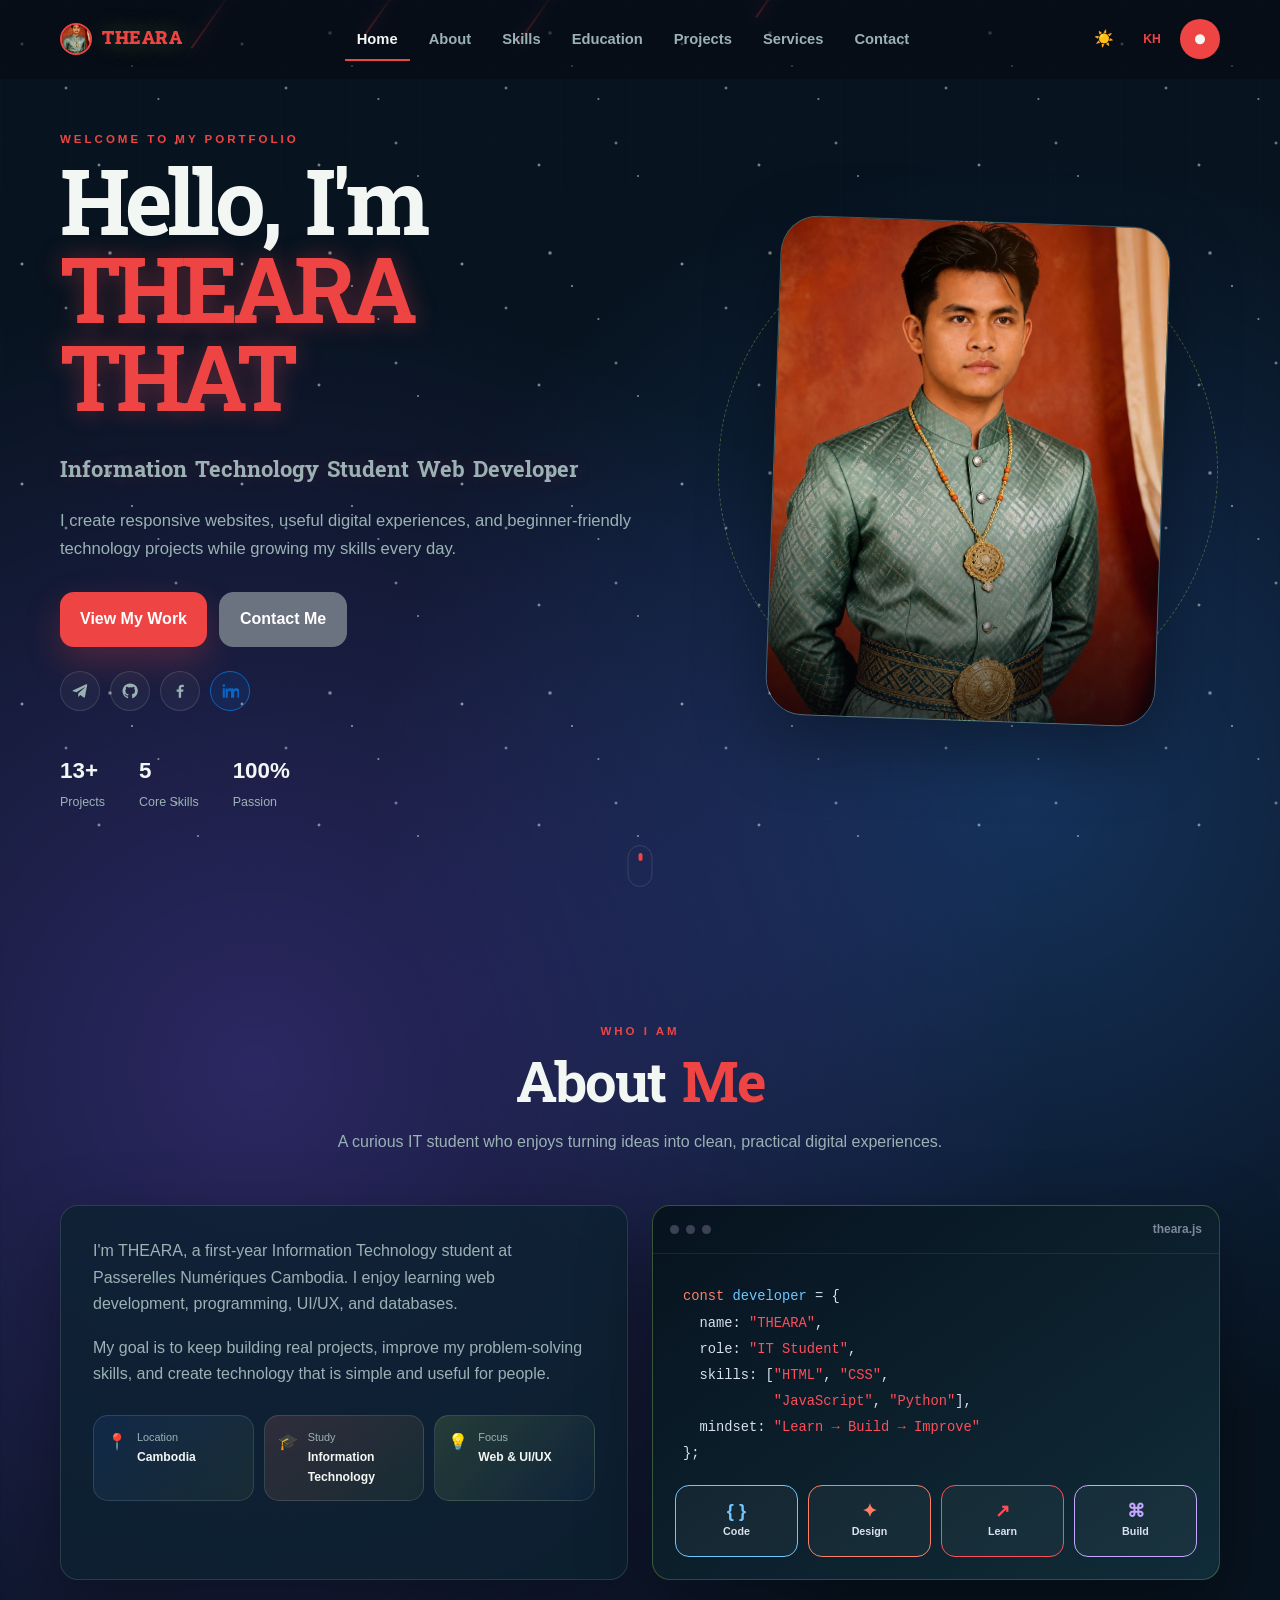
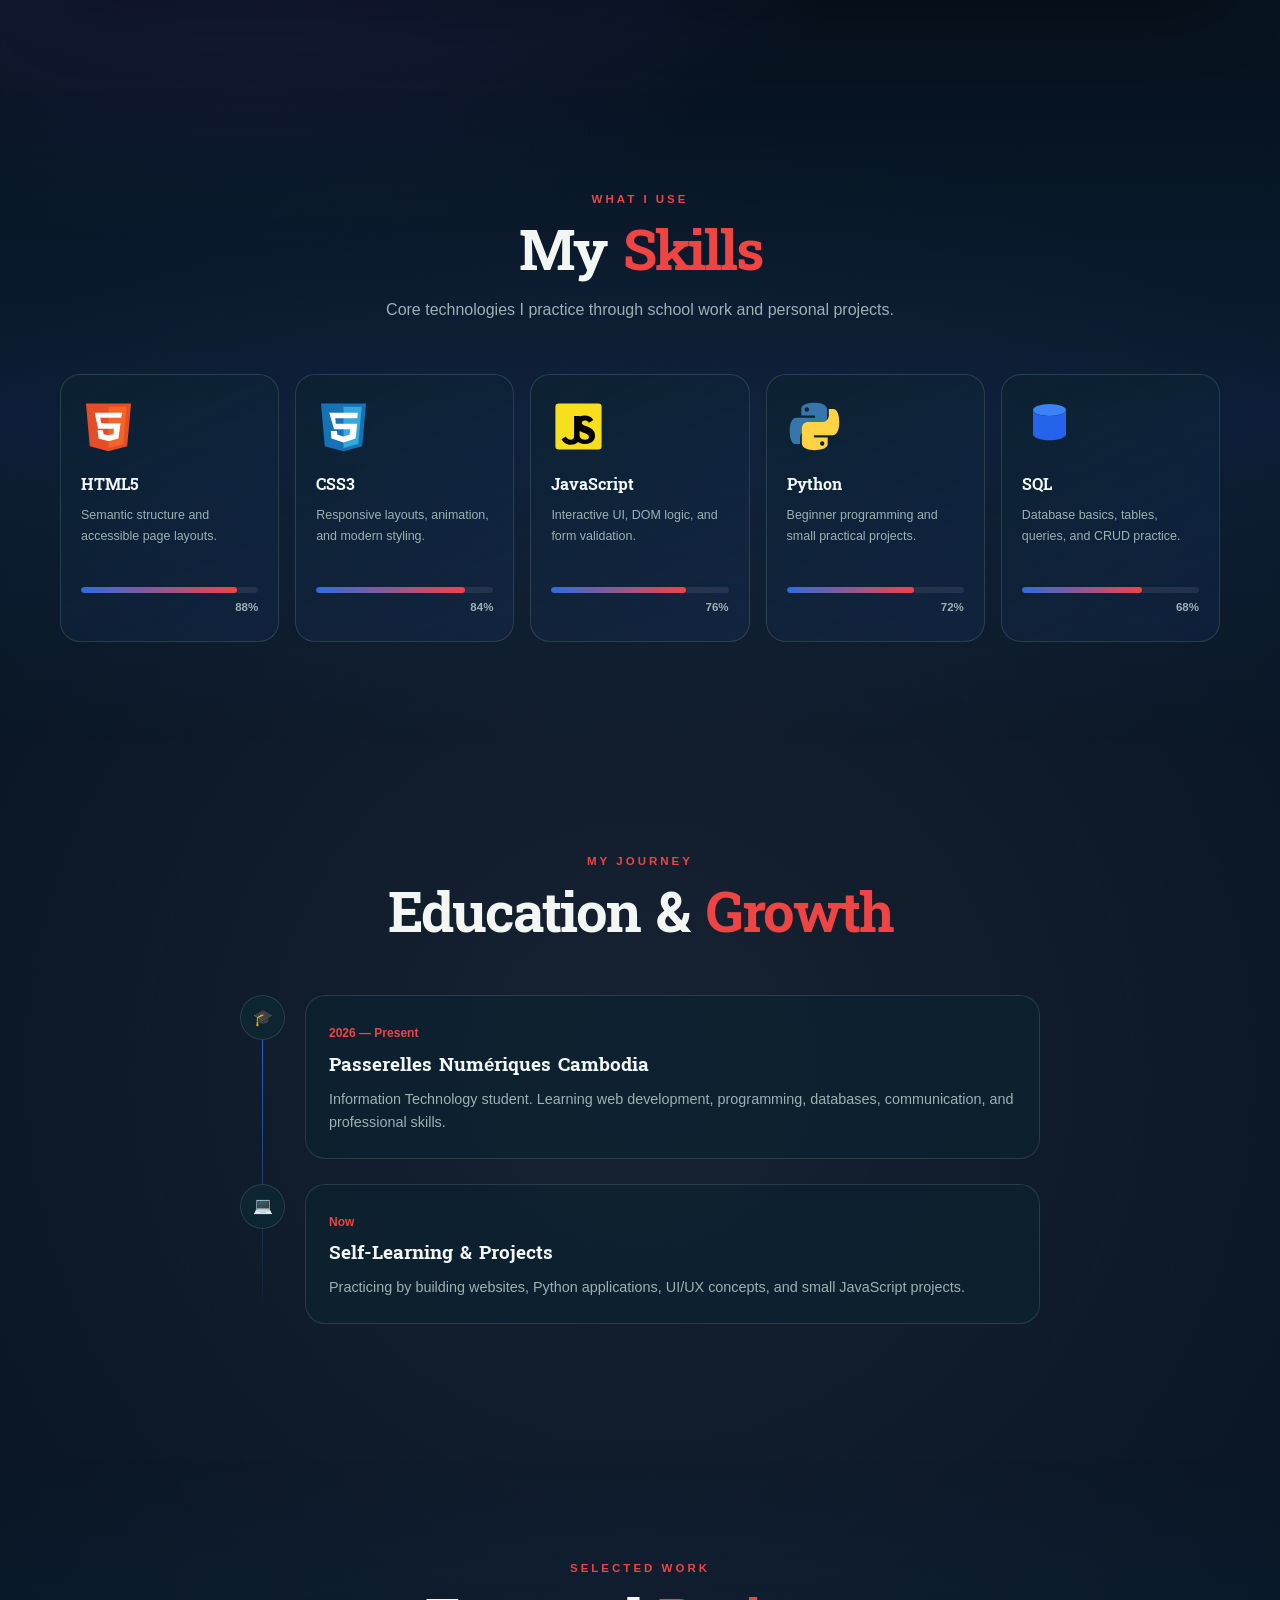
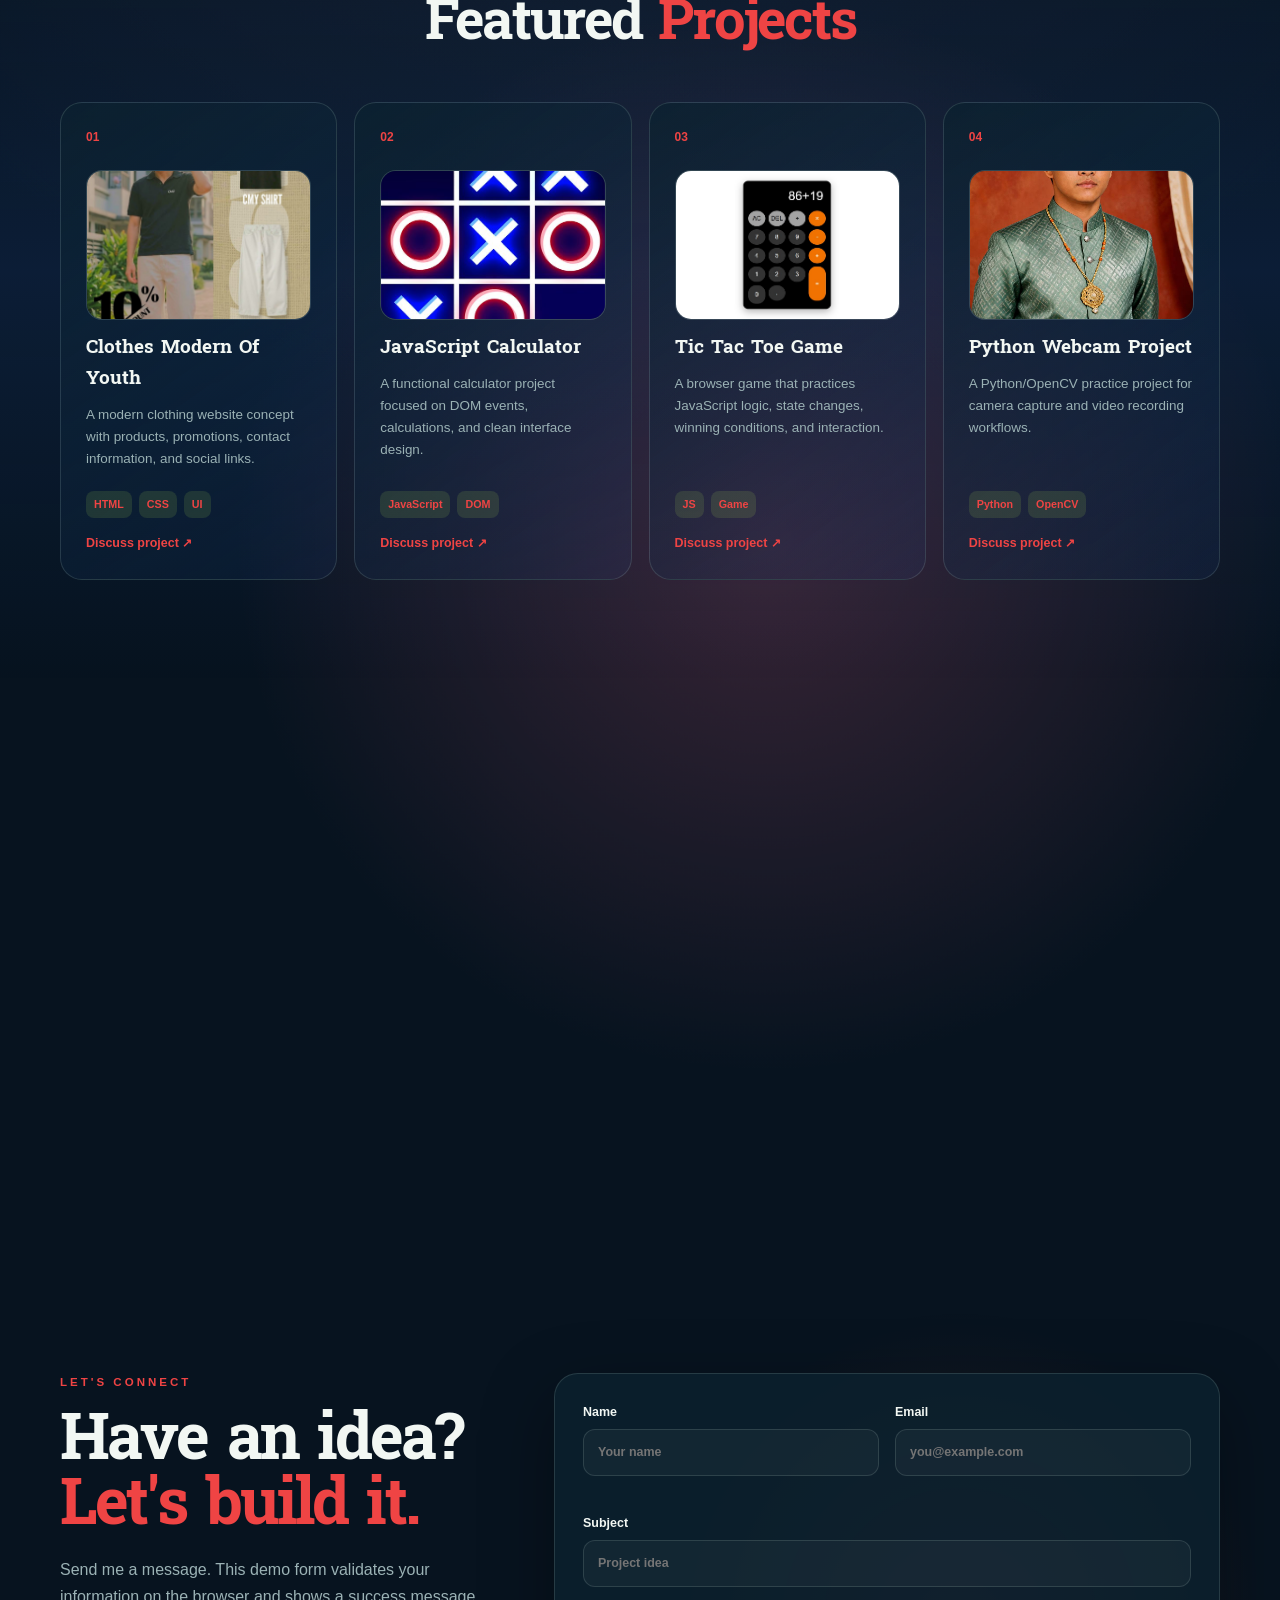
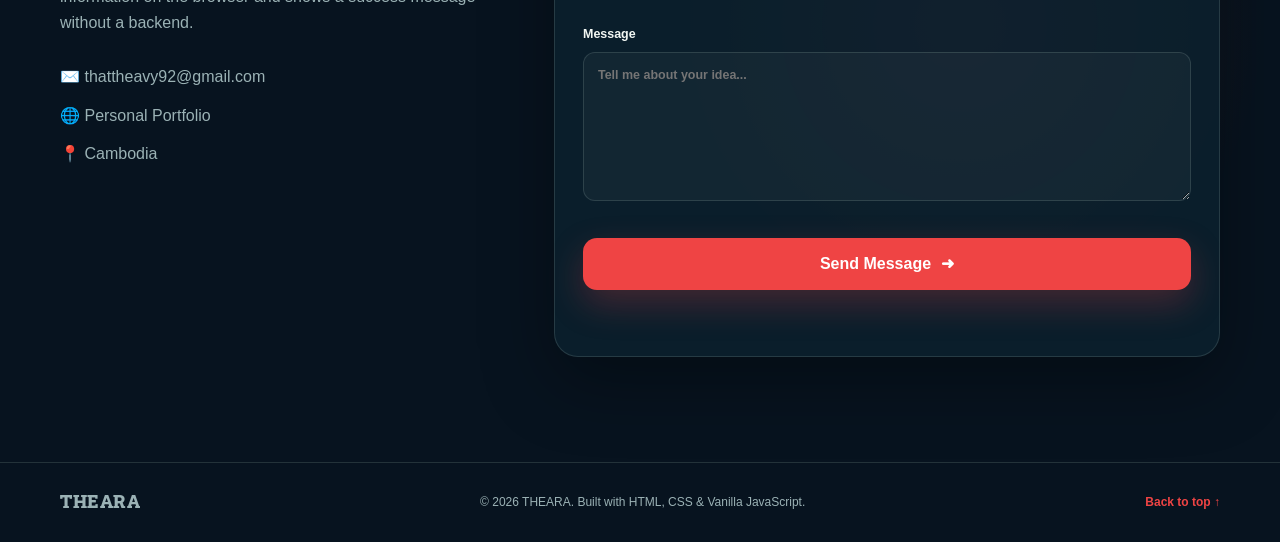
==== commit 87ae7a20: "website theara that" ====
--- a/index.html
+++ b/index.html
@@ -9,7 +9,7 @@
   <title>Theara That</title>
   <meta name="title" content="Theara">
   <meta name="description"
-    content="Portfolio of Theara (ធារ៉ា), a full-stack web developer from Phnom Penh, Cambodia. គេហទំព័រផលការងាររបស់ ម៉េងហុង អ្នកអភិវឌ្ឍន៍គេហទំព័រ Full-Stack ដែលបង្កើតគេហទំព័រលឿន ស្អាត និងមានប្រសិទ្ធភាព។">
+    content="Portfolio of Theara (ធារ៉ា), a full-stack web developer from Phnom Penh, Cambodia. គេហទំព័រផលការងាររបស់ theara អ្នកអភិវឌ្ឍន៍គេហទំព័រ Full-Stack ដែលបង្កើតគេហទំព័រលឿន ស្អាត និងមានប្រសិទ្ធភាព។">
   <meta name="keywords"
     content="Theara, web developer portfolio, full-stack developer, Cambodia developer, Flask developer, JavaScript developer, Phnom Penh web developer, អ្នកអភិវឌ្ឍន៍គេហទំព័រ, អ្នកអភិវឌ្ឍន៍ Web developer, កម្ពុជា">
   <meta name="author" content="Theara">
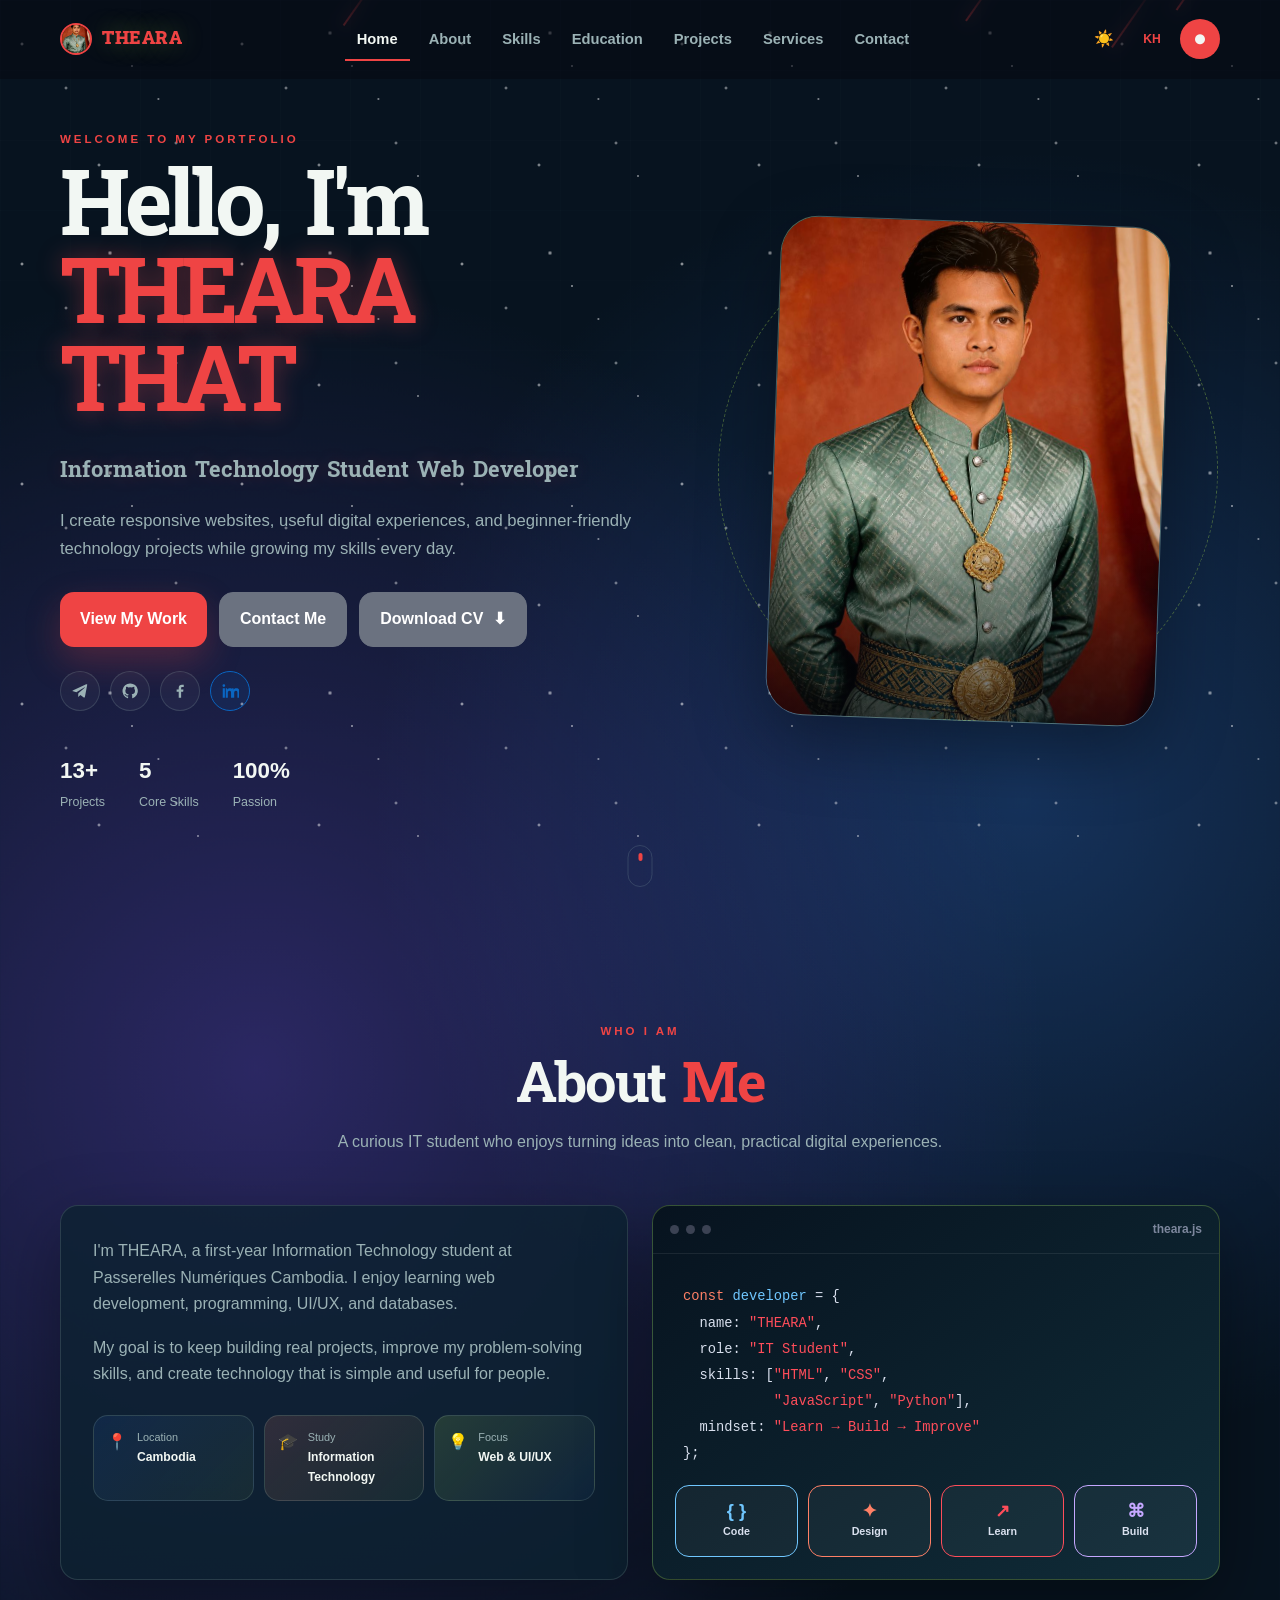
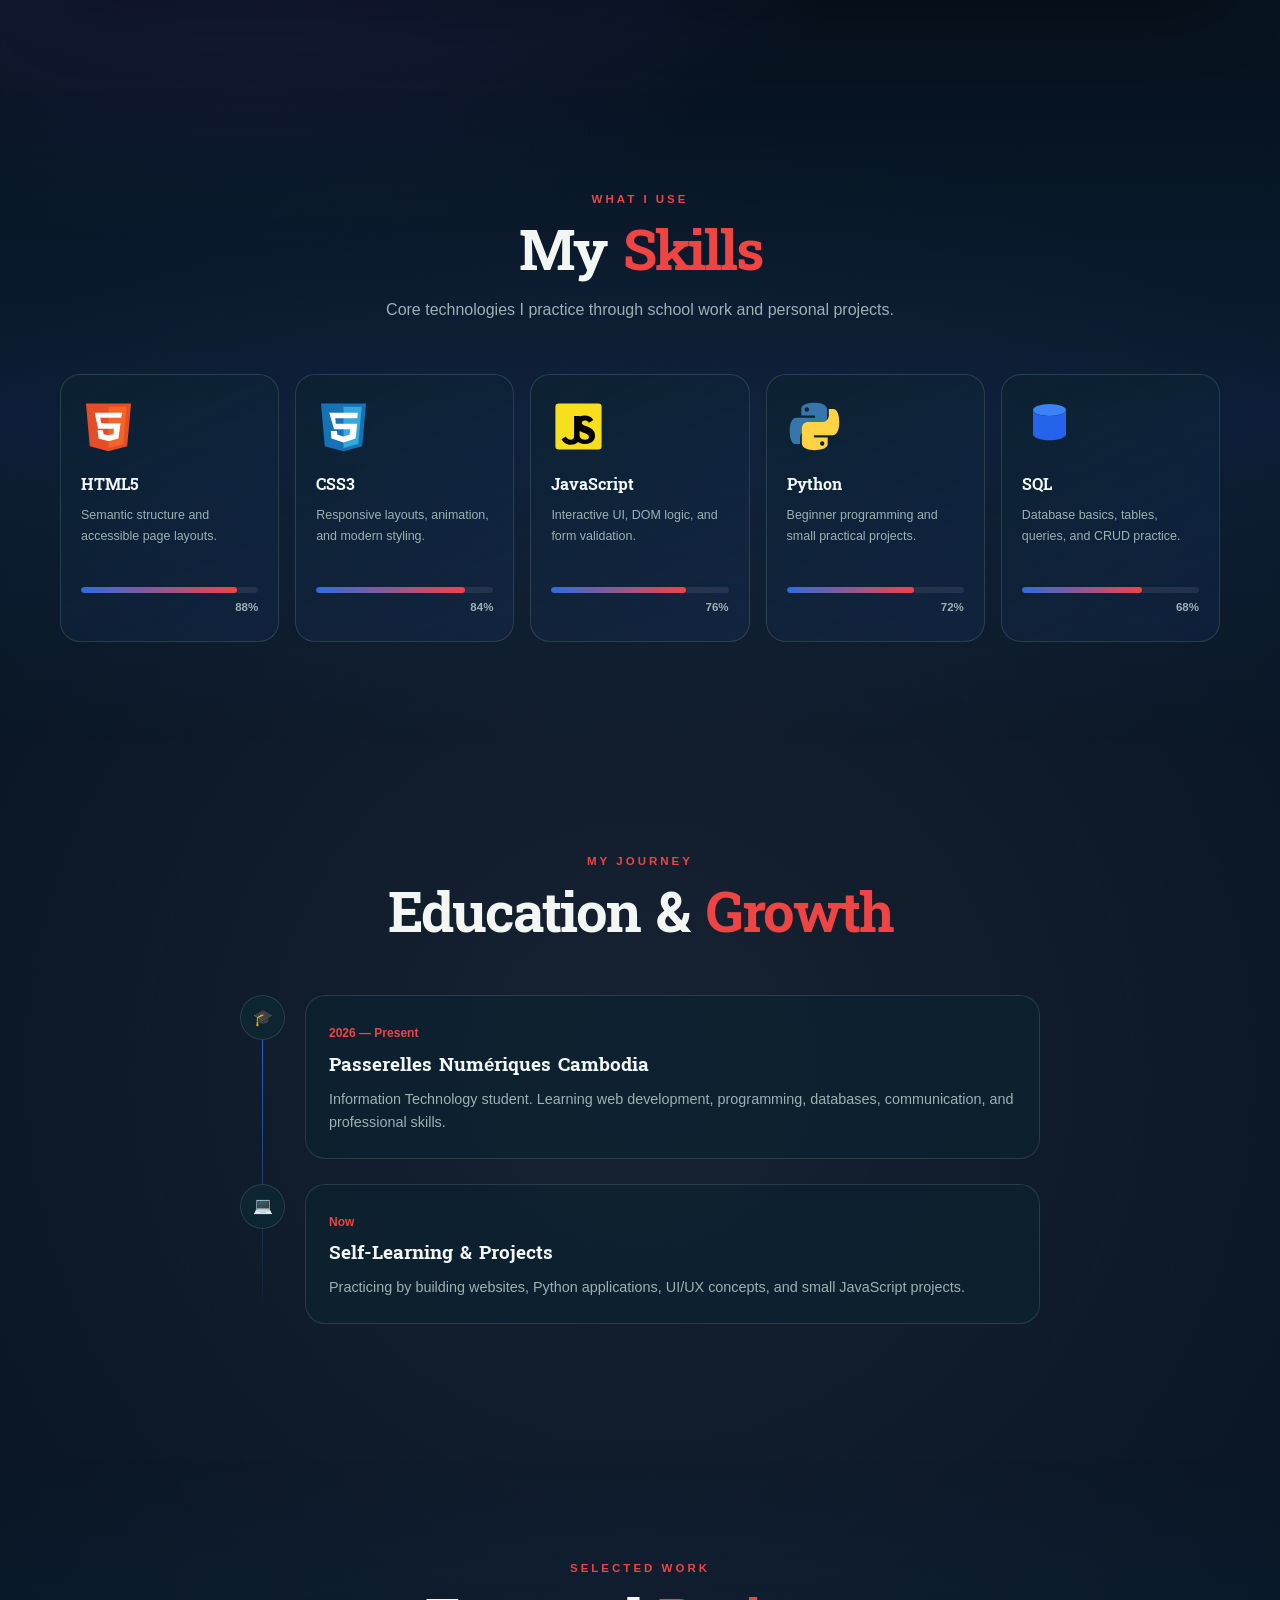
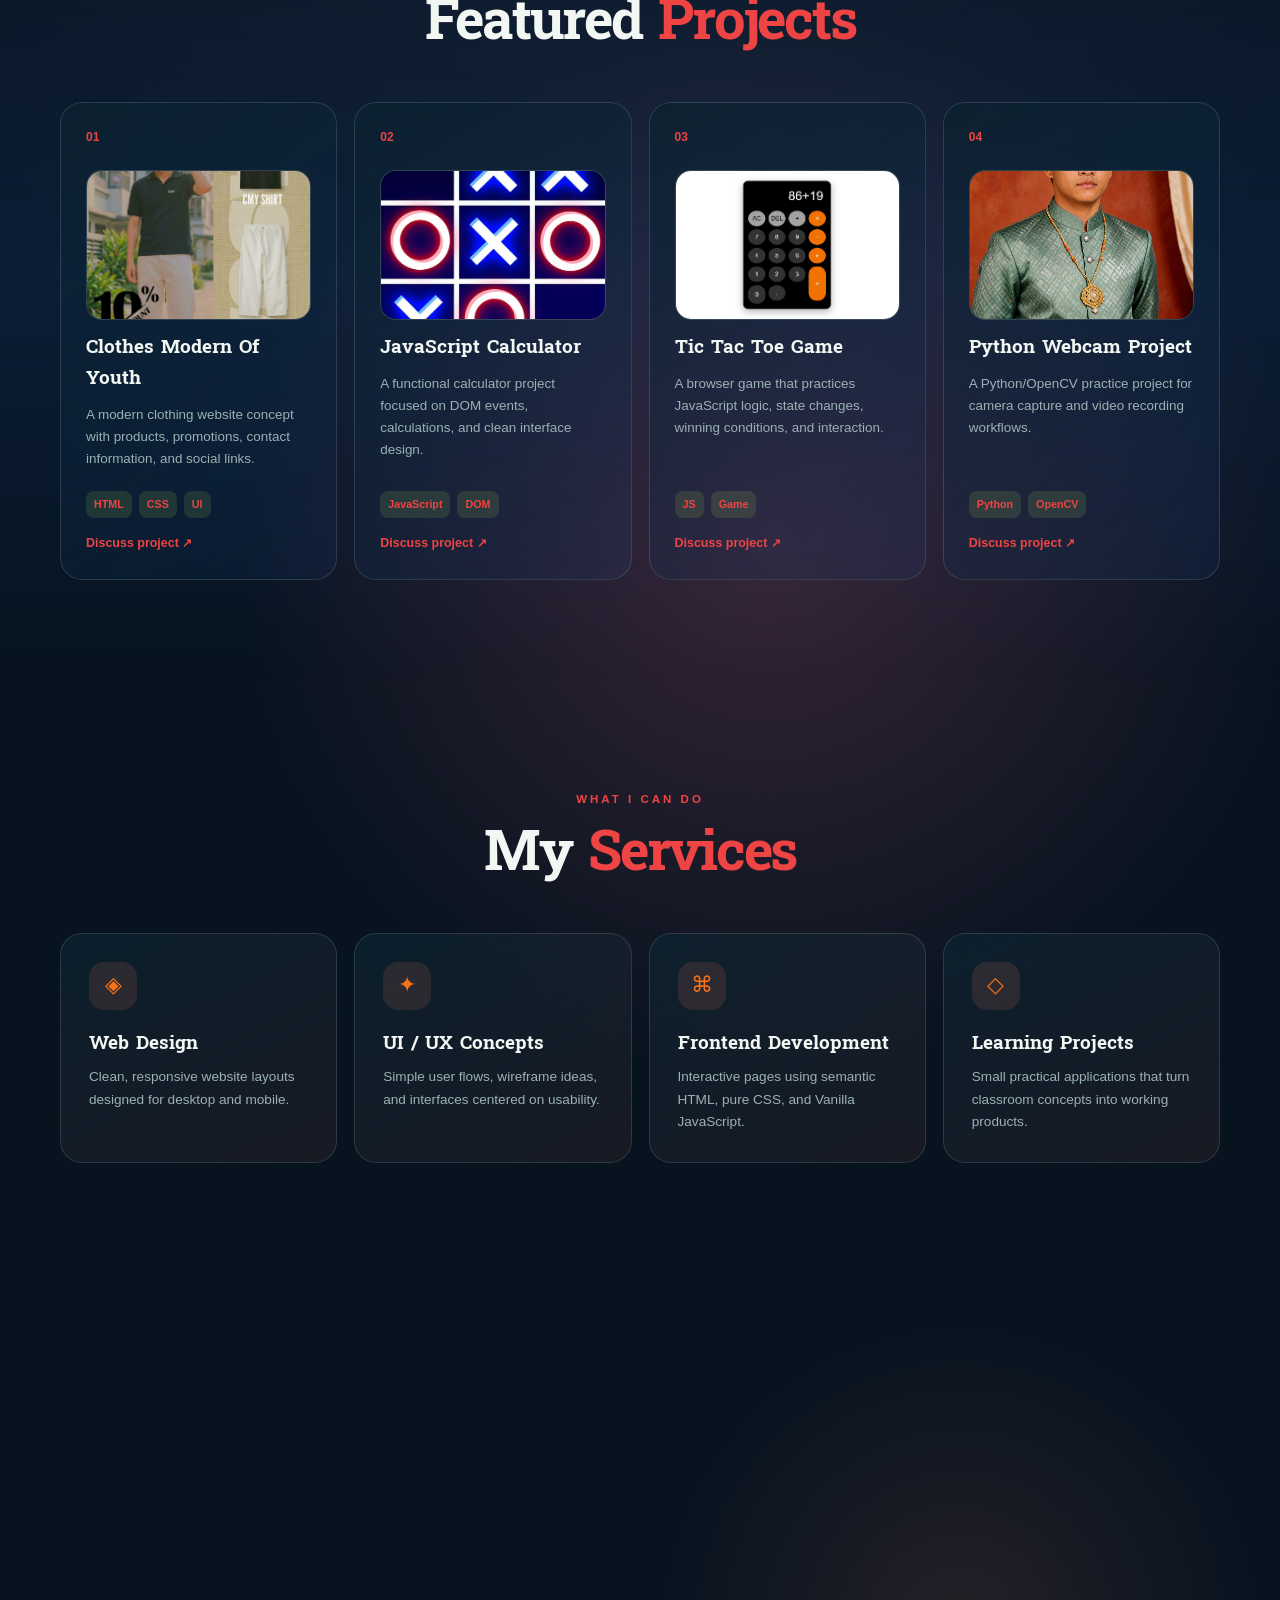
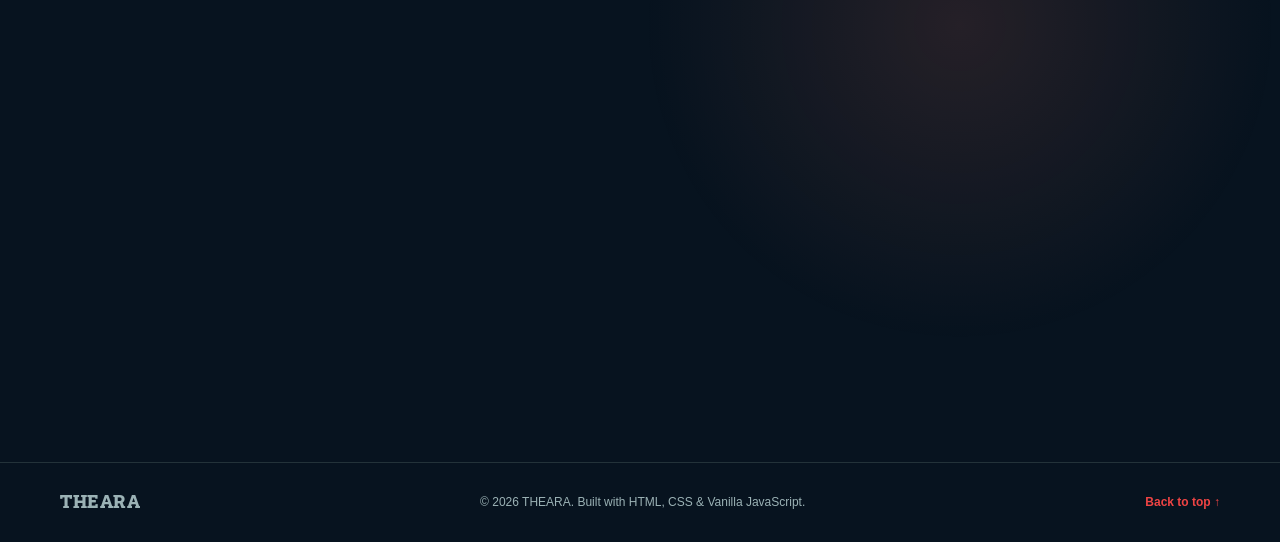
==== commit a7e0d279: "website theara theara" ====
--- a/index.html
+++ b/index.html
@@ -101,6 +101,7 @@
           <div class="hero-buttons">
             <a class="btn btn-primary" href="#projects" data-i18n="viewWork">View My Work <span>↗</span></a>
             <a class="btn btn-ghost" href="#contact" data-i18n="contactMe">Contact Me <span>✦</span></a>
+            <a class="btn btn-ghost" href="assets/theara.pdf" download="Theara_CV.pdf" data-i18n="downloadCV">Download CV <span>⬇</span></a>
           </div>
           <div class="social-links" aria-label="Social links">
             <a href="https://t.me/september_shika" target="_blank" rel="noopener" aria-label="Telegram @september_shika" title="Telegram @september_shika">
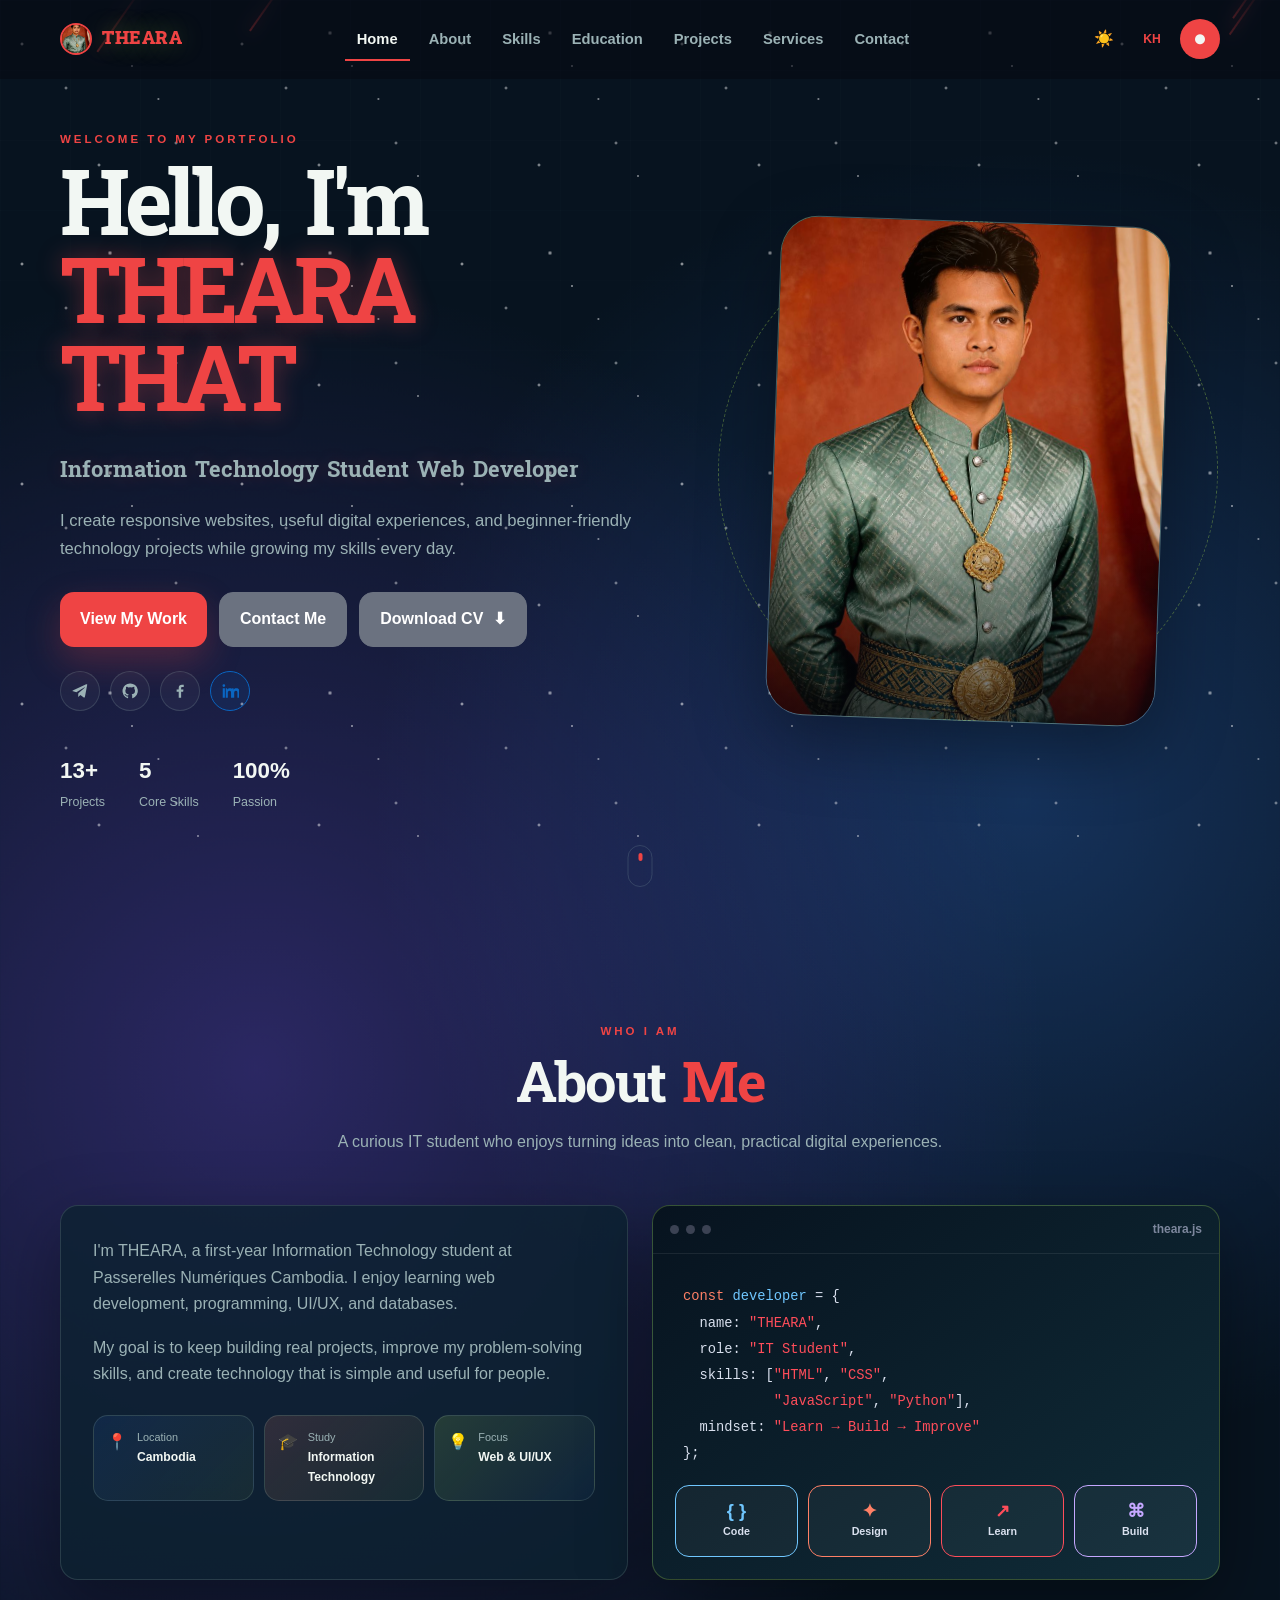
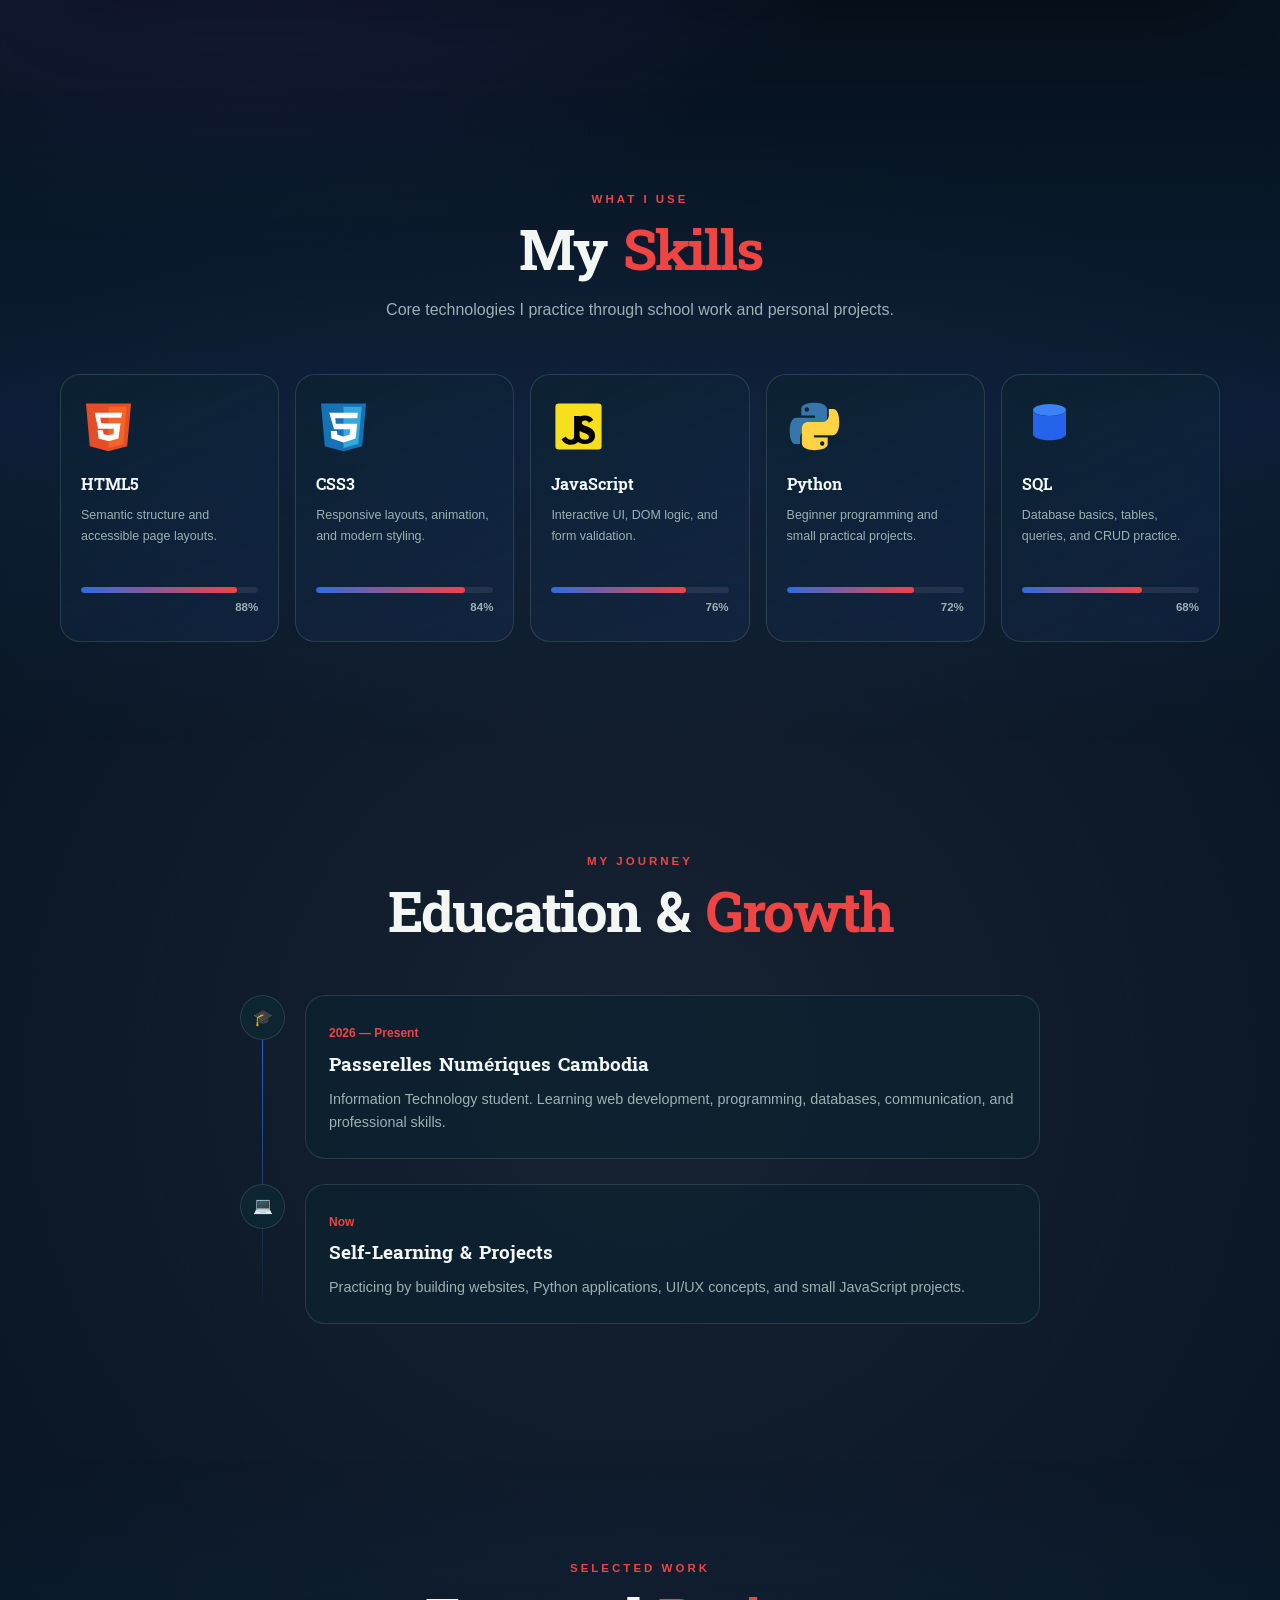
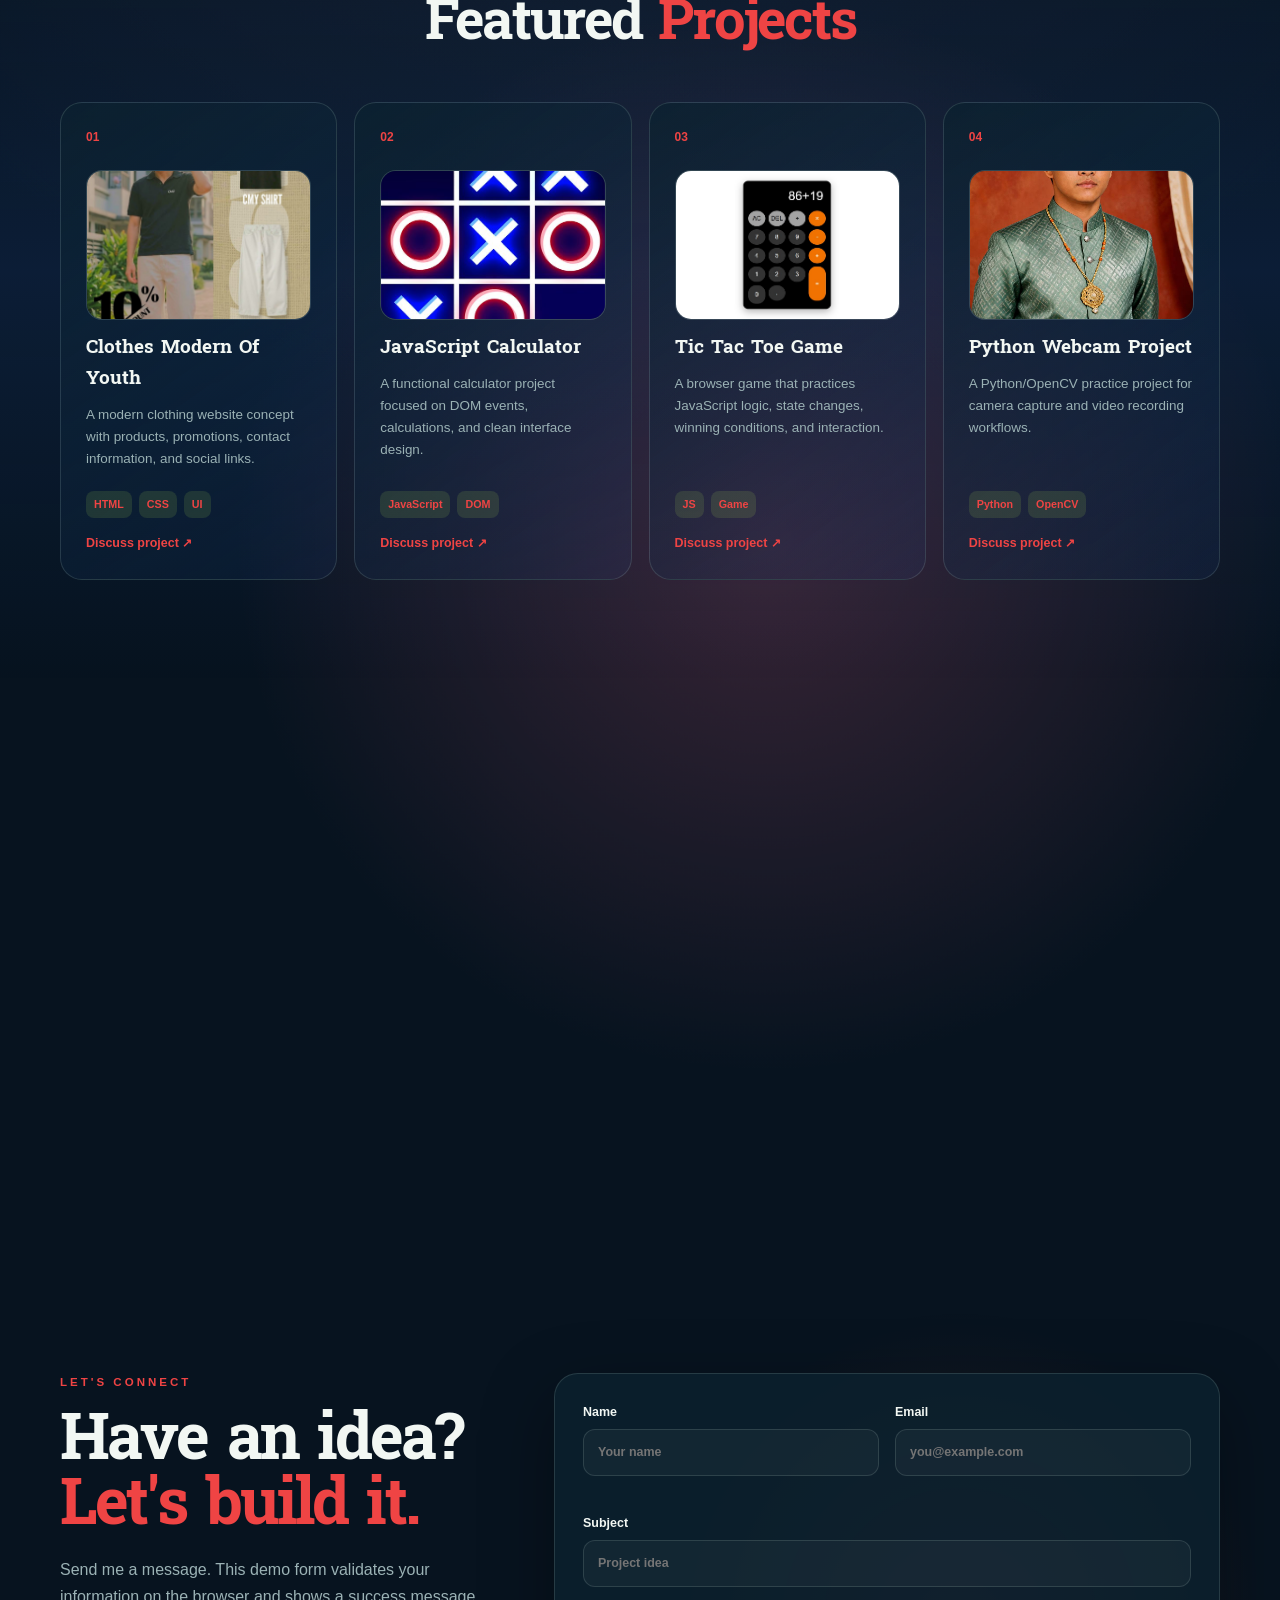
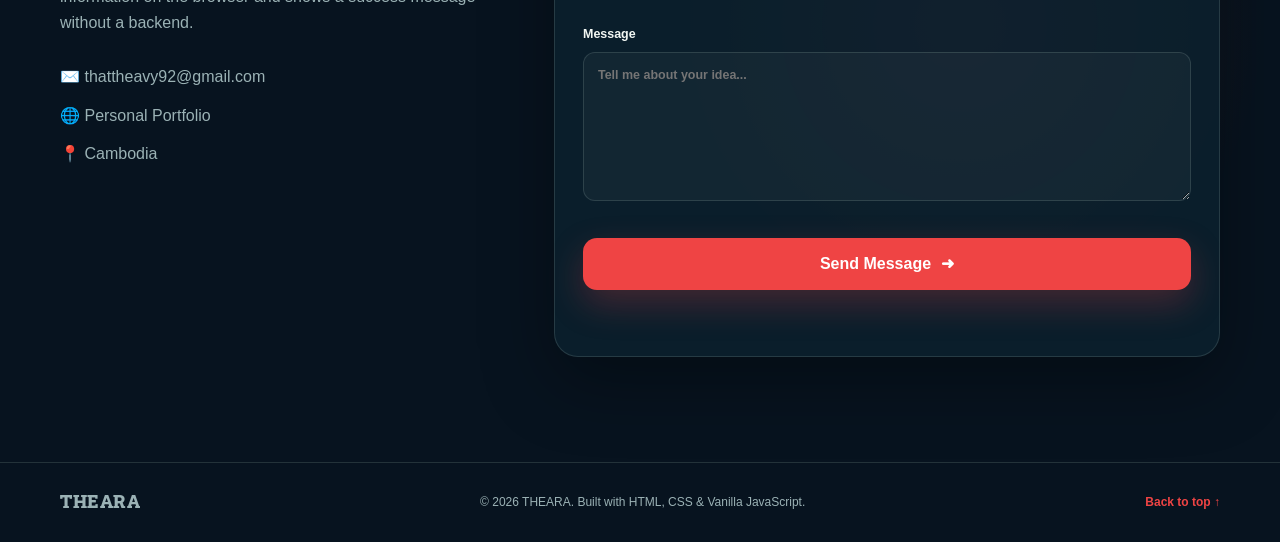
==== commit 7bc21424: "Update index.html" ====
--- a/index.html
+++ b/index.html
@@ -15,7 +15,7 @@
   <meta name="author" content="Theara">
   <meta name="robots" content="index, follow">
   <link rel="canonical" href="https://theara-that.vercel.app/">
-  <meta name="google-site-verification" content="google-site-verification: googleb26cb705396bf2af.html" />
+  <meta name="google-site-verification" content="Cz5alcmaN4lj8W1OCkhlF9ShfBHnapXcfNxZcxKYZCs" />
 
   <!-- ===== Open Graph ===== -->
   <meta property="og:type" content="website">
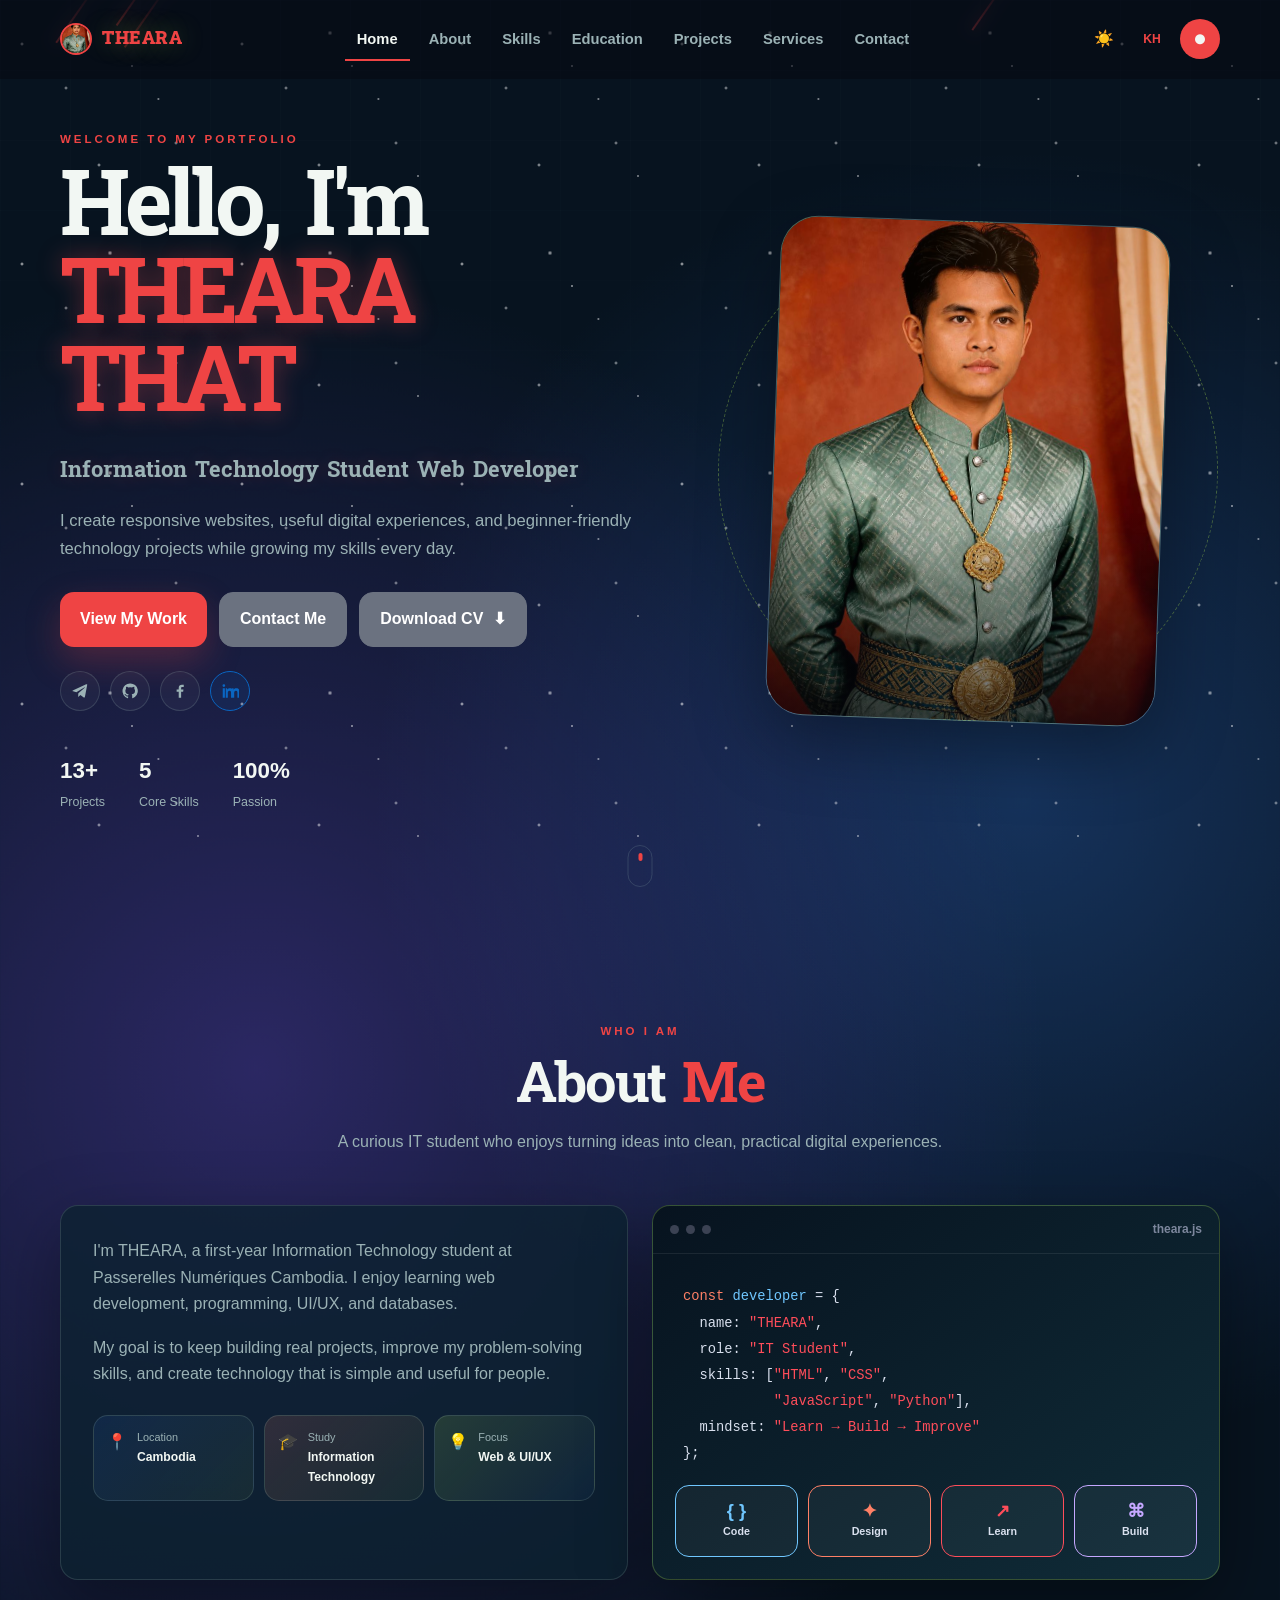
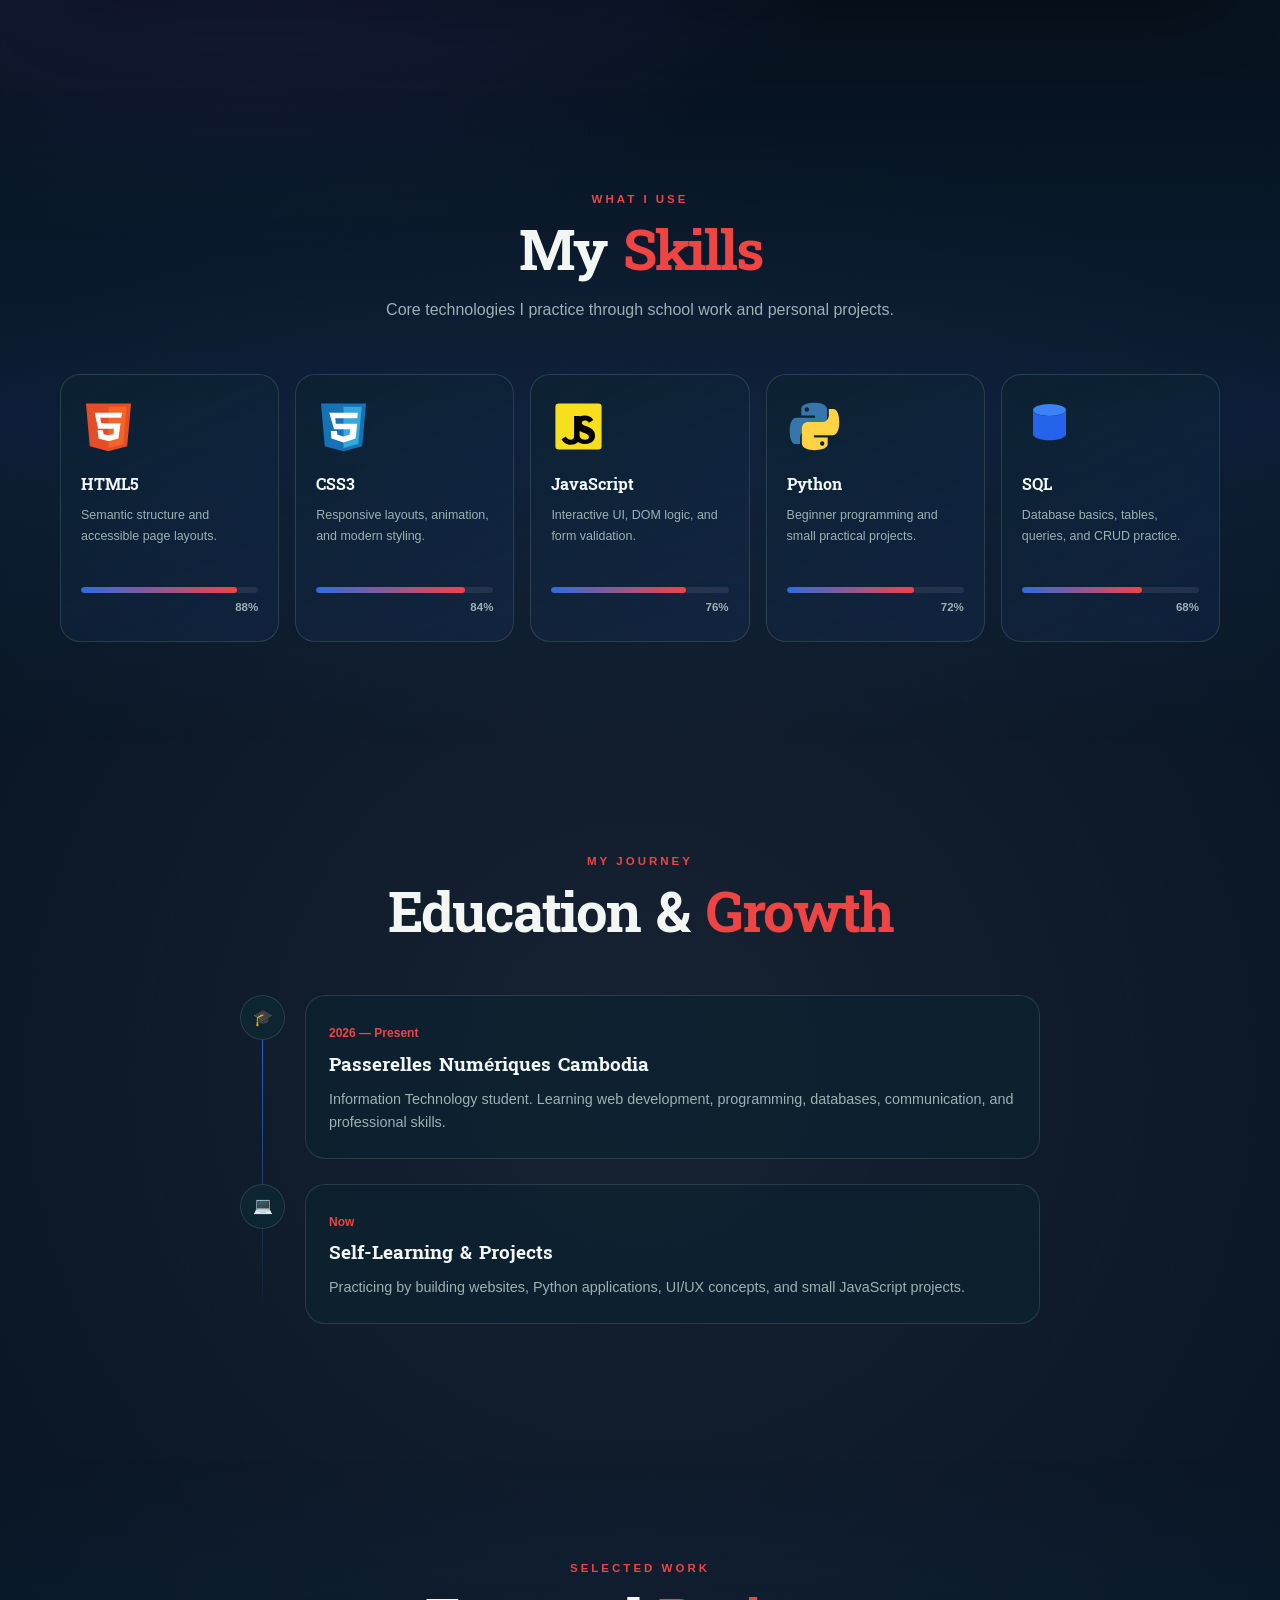
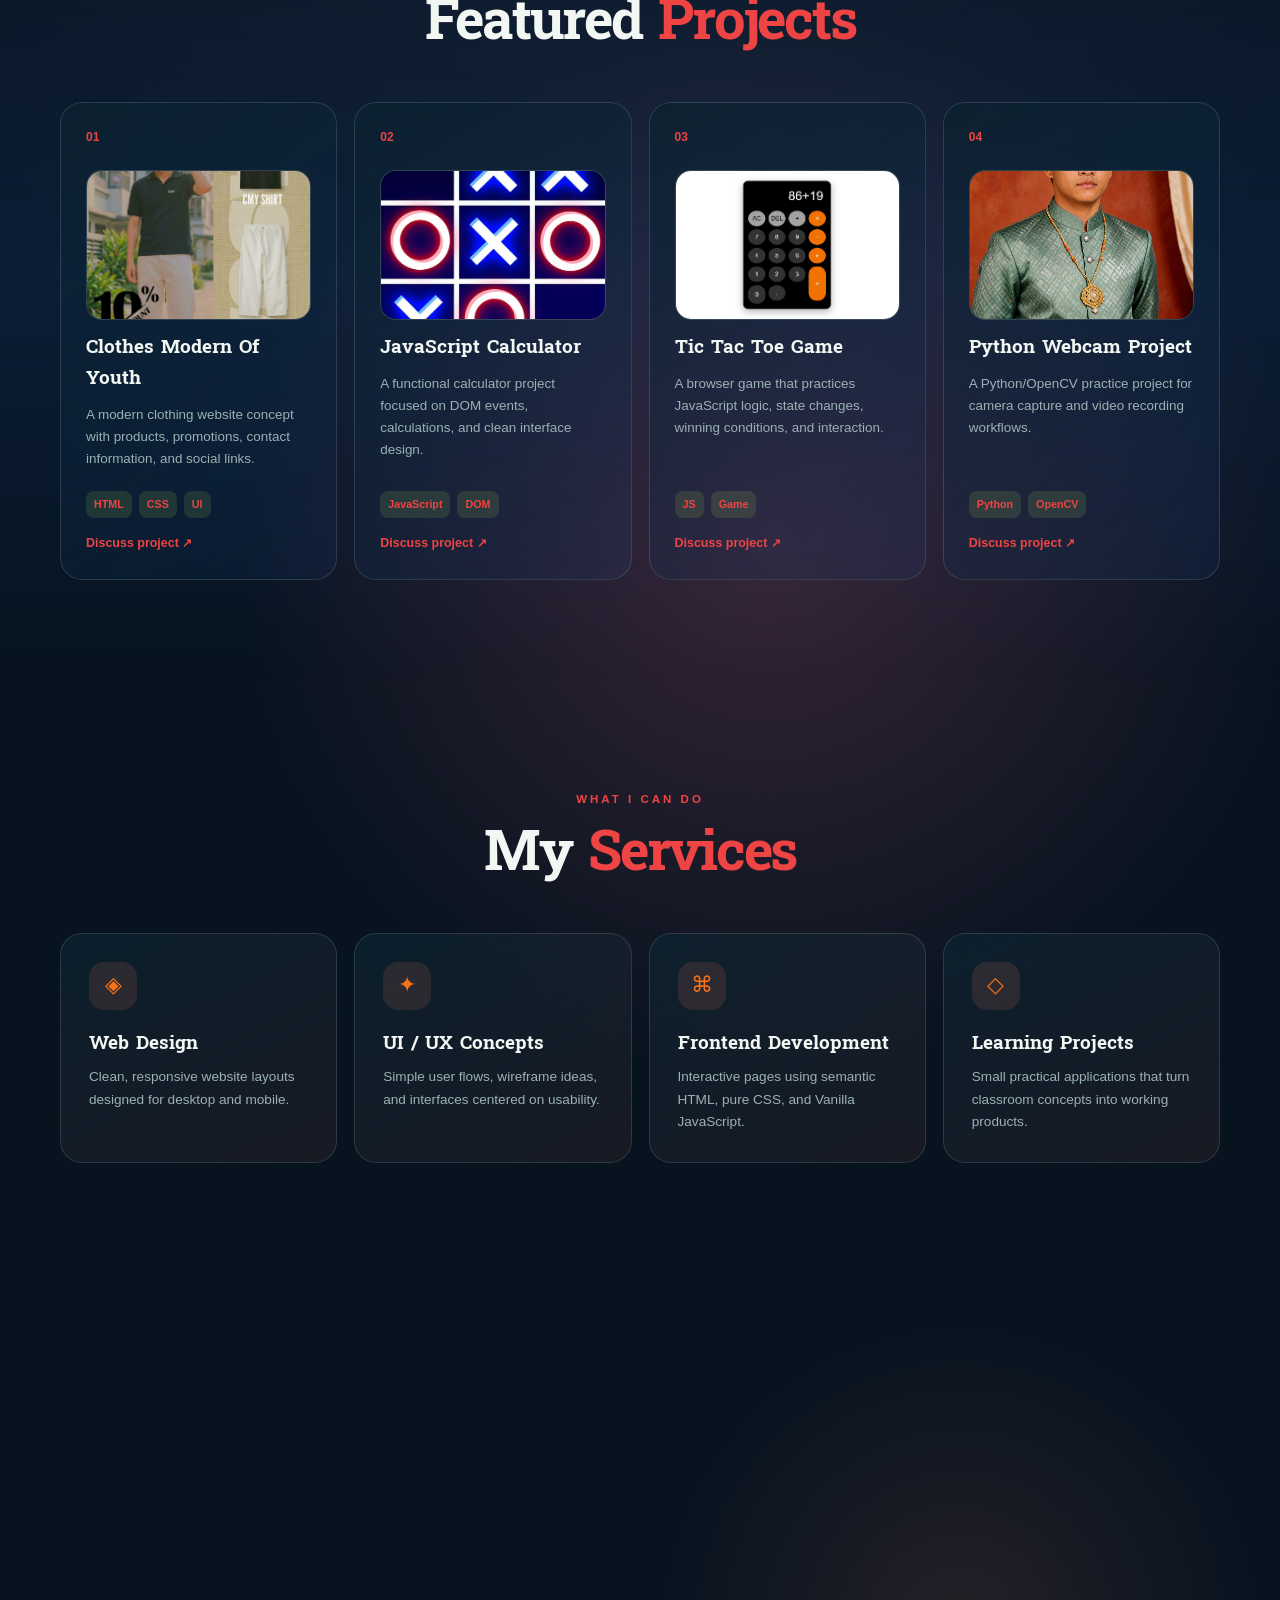
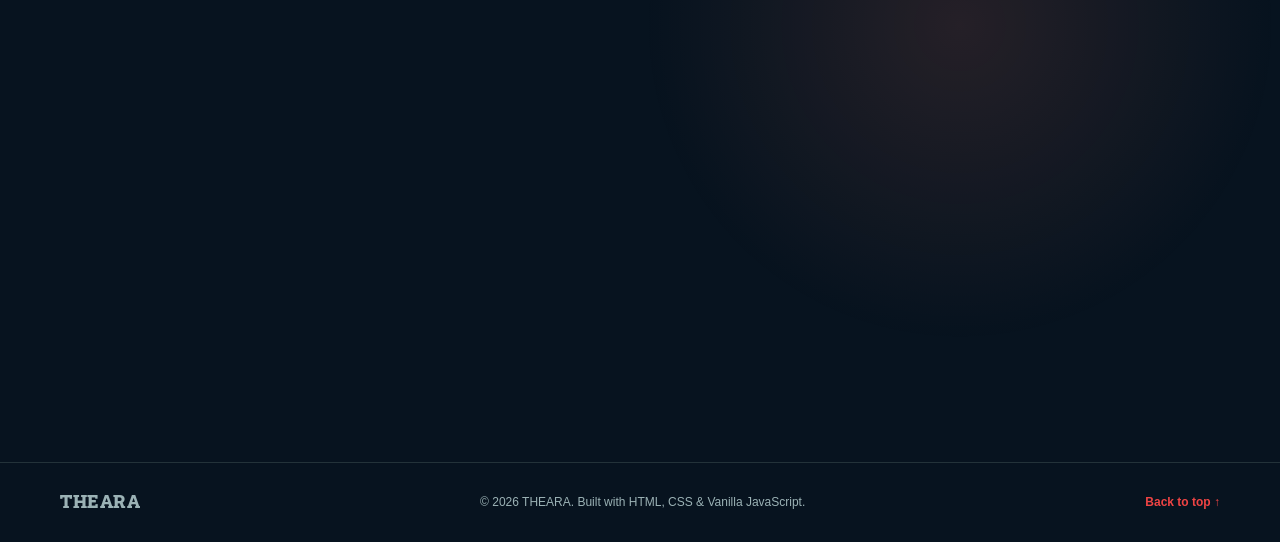
==== commit db494196: "Update Google site verification meta tag" ====
--- a/index.html
+++ b/index.html
@@ -15,7 +15,7 @@
   <meta name="author" content="Theara">
   <meta name="robots" content="index, follow">
   <link rel="canonical" href="https://theara-that.vercel.app/">
-  <meta name="google-site-verification" content="Cz5alcmaN4lj8W1OCkhlF9ShfBHnapXcfNxZcxKYZCs" />
+ <meta name="google-site-verification" content="google-site-verification: googleb26cb705396bf2af.html" />
 
   <!-- ===== Open Graph ===== -->
   <meta property="og:type" content="website">
